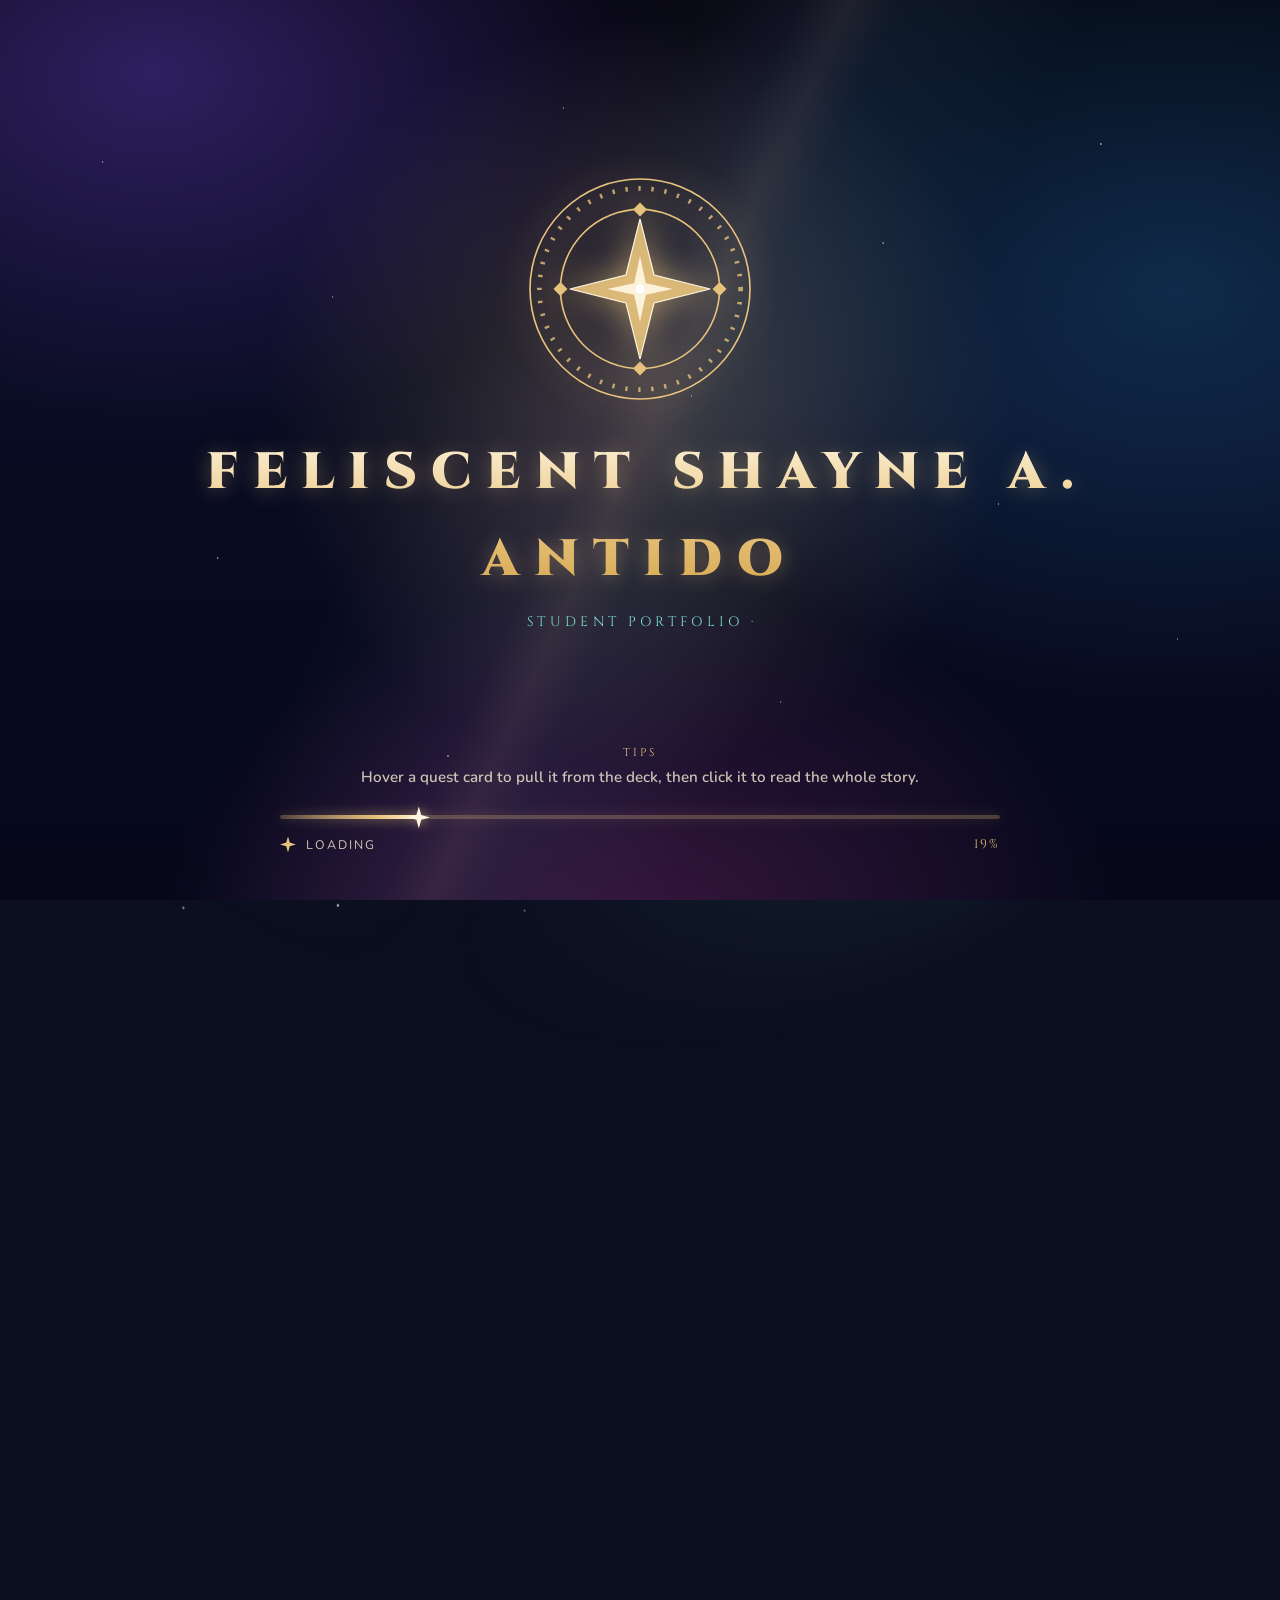
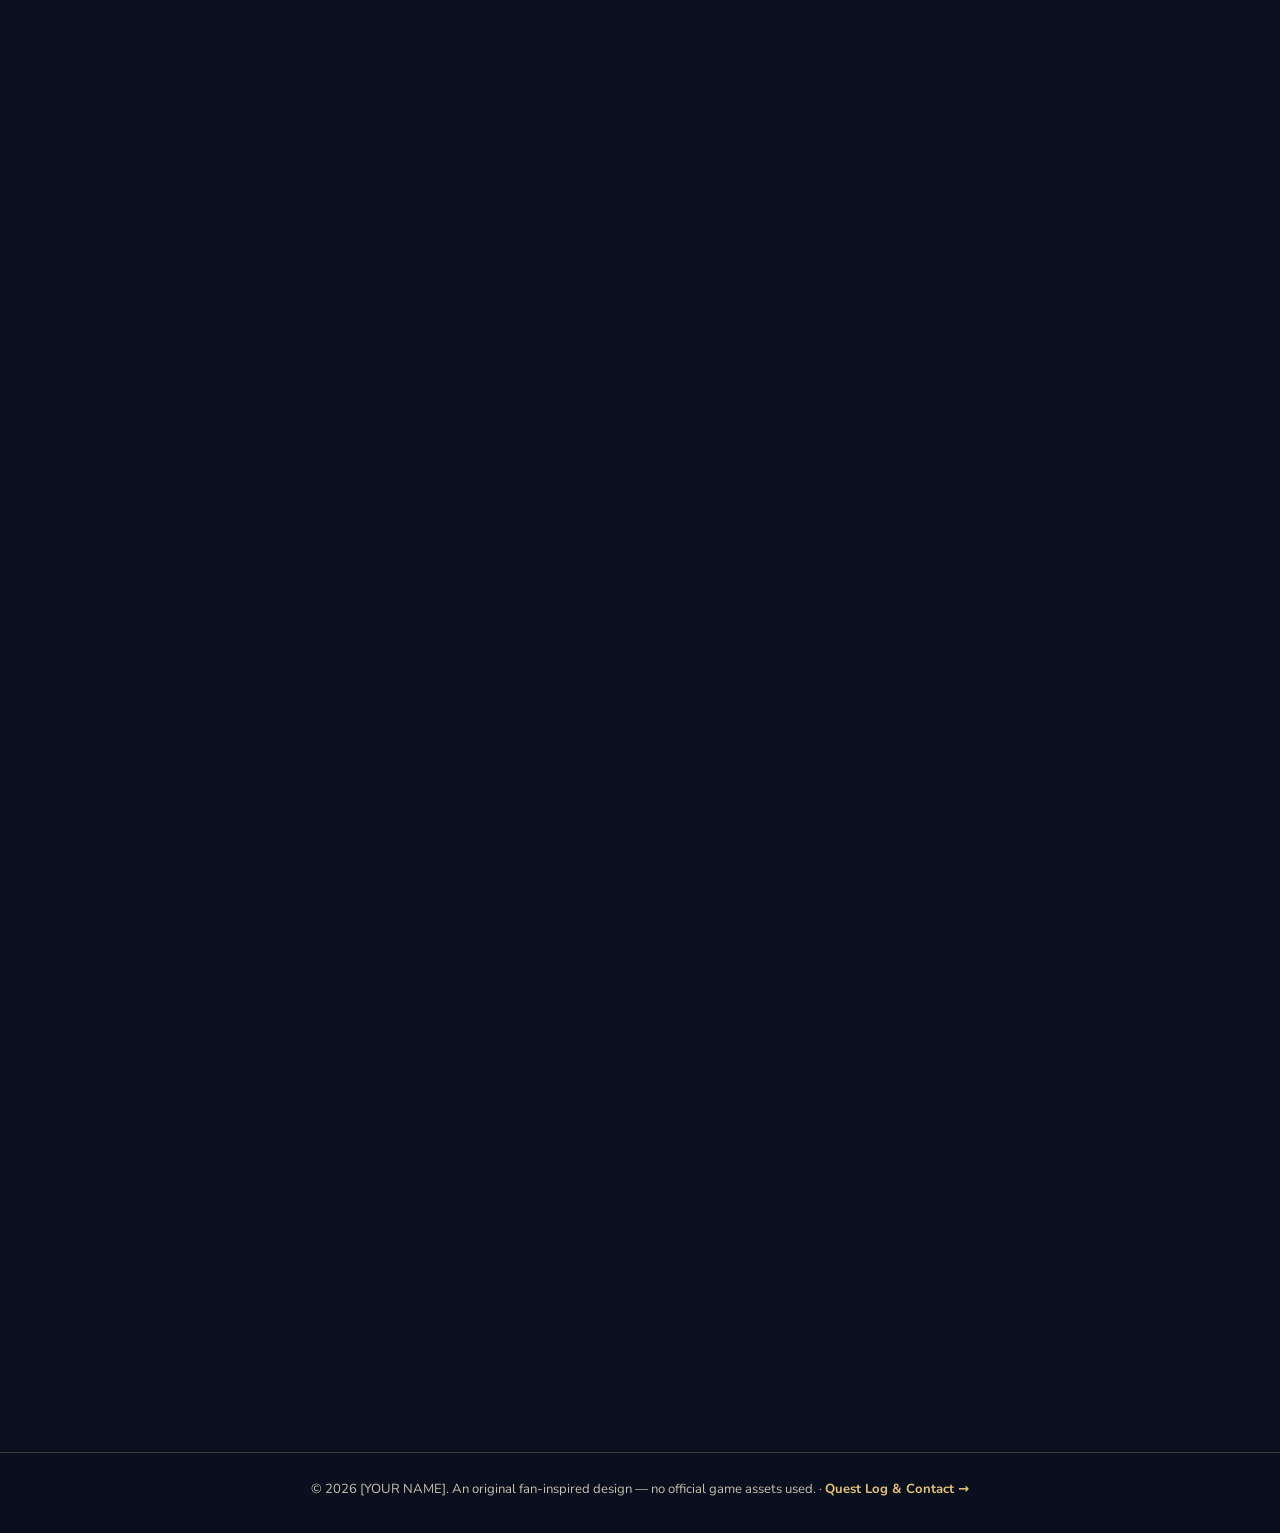
==== index.html @ 9c1f6ea7 "crashed out but ok" ====
<!DOCTYPE html>
<!--
  =====================================================================
  GENSHIN-INSPIRED PORTFOLIO  —  PAGE 1 of 2: index.html
  (Hero, About [namecard], Handbook [project index].  Page 2 = work.html has the Quest Log + Contact)
  =====================================================================
  QUICK EDIT GUIDE (full details in README.md)
  1. Search this file for "[" to find every placeholder in [BRACKETS].
  2. Colors / fonts live in style.css under ":root".
  3. Images: replace the placeholder box (photo) with an <img> tag.
  4. No inline <style> or <script> is used; everything is linked below.
  5. Résumé: put your PDF at files/resume.pdf (or change the 3 paths marked 📄 below).
  6. Handbook pages are generated from the <ol class="hb-source"> list (copy an <li> to add a project).
  =====================================================================
-->
<html lang="en" class="no-js">
<head>
  <meta charset="utf-8">
  <meta name="viewport" content="width=device-width, initial-scale=1">
  <title> FELISCENT SHAYNE A. ANTIDO — CSS Student Portfolio</title>
  <meta name="description" content="[One sentence about you: your course, school, and the clubs, events and projects you are part of.]">
  <meta name="theme-color" content="#0b0f1f">

  <link rel="preconnect" href="https://fonts.googleapis.com">
  <link rel="preconnect" href="https://fonts.gstatic.com" crossorigin>
  <link href="https://fonts.googleapis.com/css2?family=Cinzel:wght@500;700;900&family=Nunito:wght@400;600;700&display=swap" rel="stylesheet">

  <!-- keep this path in sync with where style.css really lives (e.g. css/style.css) -->
  <link rel="stylesheet" href="style.css">

  <!-- theme.js runs immediately (no defer) so the saved light/dark choice is applied before the page paints.
       IMPORTANT: include it ONLY ONCE. -->
  <script src="js/theme.js"></script>
  <script src="js/loader.js"></script>
  <script src="js/main.js" defer></script>
  <script src="js/meteors.js" defer></script>
  <script src="js/wind.js" defer></script>
  <script src="js/scenery.js" defer></script>
  <script src="js/cursor.js" defer></script>
  <script src="js/hero-tilt.js" defer></script>
  <script src="js/card3d.js" defer></script>
  <script src="js/particles.js" defer></script>
  <script src="js/scrollfx.js" defer></script>
  <script src="js/namecard.js" defer></script>
  <script src="js/handbook.js" defer></script>
  <script src="js/card-depth.js" defer></script>
  <script src="js/depth-bg.js" defer></script>
  <script src="js/audio.js" defer></script>
</head>

<body>
  <div id="loader" role="status" aria-live="polite" aria-label="Loading"
       data-tips="Every club you join is a new party member. Build a team that covers each other's weak spots.|Leveling up isn't only grades: events, volunteering and leadership all count as EXP.|Stuck on a project? Ask a teammate. Co-op is always stronger than solo.|Even travelers need to restore HP between exams. Rest is part of the quest.|Hover a quest card to pull it from the deck, then click it to read the whole story.|Use the sun / moon button in the menu to switch between day and night mode.">
    <div class="loader-bg" aria-hidden="true"></div>
    <div class="loader-center">
      <svg class="loader-emblem" viewBox="0 0 200 200" aria-hidden="true" focusable="false">
        <g class="em-ring--out"><circle cx="100" cy="100" r="94"/><circle class="em-ticks" cx="100" cy="100" r="86"/></g>
        <g class="em-ring--mid">
          <circle cx="100" cy="100" r="68"/>
          <path class="em-dia" d="M100 26 106 32 100 38 94 32Z"/><path class="em-dia" d="M100 162 106 168 100 174 94 168Z"/>
          <path class="em-dia" d="M26 100 32 94 38 100 32 106Z"/><path class="em-dia" d="M162 100 168 94 174 100 168 106Z"/>
        </g>
        <path class="em-star" d="M100 40 112 88 160 100 112 112 100 160 88 112 40 100 88 88Z"/>
        <path class="em-star em-star--small" d="M100 72 105 95 128 100 105 105 100 128 95 105 72 100 95 95Z"/>
        <circle class="em-core" cx="100" cy="100" r="4"/>
      </svg>
      <p class="loader-title">FELISCENT SHAYNE A. ANTIDO</p>
      <p class="loader-sub">Student Portfolio · <CSS-TCNHS></CSS-TCNHS></p>
    </div>
    <div class="loader-bottom">
      <p class="loader-tip"><span>Tips</span><b id="loader-tip"></b></p>
      <div class="loader-bar" aria-hidden="true"><i></i><b></b></div>
      <div class="loader-status">
        <span class="ls-left"><i class="loader-spin" aria-hidden="true"></i><span id="loader-text">Loading</span></span>
        <em id="loader-pct">0%</em>
      </div>
    </div>
  </div>
  <a class="skip-link" href="#about">Skip to content</a>

  <!-- ===== Ambient background layers (behind everything) ===== -->
  <div id="bg-base" aria-hidden="true"></div>
  <div id="bg-galaxy" aria-hidden="true"></div>
  <div id="bg-constellation" aria-hidden="true"></div>
  <div id="bg-clouds" aria-hidden="true"></div>
  <div id="bg-scenery" aria-hidden="true"></div>
  <canvas id="meteor-canvas" aria-hidden="true"></canvas>
  <canvas id="wind-canvas" aria-hidden="true"></canvas>
  <div id="bg-vignette" aria-hidden="true"></div>

  <!-- ===== NAVBAR ===== -->
  <header class="site-header" id="site-header">
    <div class="nav-inner">
      <a class="brand" href="#hero" aria-label="FELISCENT SHAYNE A. ANTIDO — back to top">
        <svg class="brand-star" viewBox="0 0 24 24" aria-hidden="true" focusable="false"><path d="M12 0 15 9 24 12 15 15 12 24 9 15 0 12 9 9Z"/></svg>
        <span>FELISCENT SHAYNE A. ANTIDO</span>
      </a>

      <nav id="nav-menu" class="nav-links" aria-label="Main">
        <a href="#hero" class="is-active">Home</a>
        <a href="#about">About</a>
        <a href="#handbook">Handbook</a>
        <a href="work.html#showcase">Quest Log</a>
        <a href="work.html#contact">Contact</a>
      </nav>

      <div class="nav-actions">
        <button class="theme-toggle audio-toggle" id="audio-toggle" type="button" aria-label="Play music" aria-pressed="false" title="Play music">
          <svg class="ic-off" viewBox="0 0 24 24" aria-hidden="true" focusable="false"><path d="M4 9.5h3.5L12 5.5v13l-4.5-4H4z"/><path d="M16 9.5l4.5 5M20.5 9.5l-4.5 5"/></svg>
          <svg class="ic-on" viewBox="0 0 24 24" aria-hidden="true" focusable="false"><path d="M4 9.5h3.5L12 5.5v13l-4.5-4H4z"/><path d="M15.5 9a4.2 4.2 0 0 1 0 6M18.3 6.6a8 8 0 0 1 0 10.8"/></svg>
        </button>
        <button class="theme-toggle" id="theme-toggle" type="button" aria-label="Switch to light mode" aria-pressed="false">
          <svg class="icon-sun" viewBox="0 0 24 24" aria-hidden="true" focusable="false"><circle cx="12" cy="12" r="4.2"/><path d="M12 2.5v2.6M12 18.9v2.6M2.5 12h2.6M18.9 12h2.6M5.3 5.3l1.8 1.8M16.9 16.9l1.8 1.8M5.3 18.7l1.8-1.8M16.9 7.1l1.8-1.8"/></svg>
          <svg class="icon-moon" viewBox="0 0 24 24" aria-hidden="true" focusable="false"><path d="M20 14.5A8.5 8.5 0 1 1 9.5 4a7 7 0 0 0 10.5 10.5Z"/></svg>
        </button>
        <button class="nav-toggle" id="nav-toggle" type="button" aria-expanded="false" aria-controls="nav-menu" aria-label="Open menu">
          <span></span><span></span><span></span>
        </button>
      </div>
    </div>
  </header>

  <main>
    <!-- =================== 1. HERO =================== -->
    <section class="hero" id="hero" aria-label="Introduction">
      <div class="hero-stage">
        <div class="hero-text" data-tilt>
          <p class="hero-eyebrow" data-depth="30" data-move="-4">✦ CSS STUDENT · 12th Grade ✦</p>

          <h1 class="hero-name" data-particles="26" data-particles-pad="30" data-particles-alpha="0.7">
            <span class="layer layer-shadow" aria-hidden="true" data-wave data-depth="-60" data-move="26">FELISCENT SHAYNE A. ANTIDO</span>
            <span class="layer layer-glow" aria-hidden="true" data-wave data-depth="-25" data-move="14">FELISCENT SHAYNE A. ANTIDO</span>
            <span class="layer layer-main" data-wave data-depth="40" data-move="-6">FELISCENT SHAYNE A. ANTIDO</span>
          </h1>

          <p class="hero-tagline" data-depth="55" data-move="-8">[Student leader, club member and curious adventurer, collecting experiences one activity at a time.]</p>

          <!-- 🔗 BUTTON LINKS: both go to page 2. -->
          <div class="hero-cta" data-depth="70" data-move="-10">
            <a class="btn btn--primary" href="work.html#showcase">Open My Quest Log</a>
            <a class="btn" href="work.html#contact">Join My Party</a>
          </div>
        </div>
      </div>
    </section>

    <div class="star-divider reveal" aria-hidden="true"><span></span><i></i><span></span></div>

    <!-- =================== 2. ABOUT  (Venti-inspired ID namecard: front = info, back = more) =================== -->
    <section class="section" id="about" aria-labelledby="about-title">
      <div class="container">
        <header class="section-head reveal">
          <p class="eyebrow">✦ About</p>
          <h2 id="about-title" data-split>The Student Behind the Activities</h2>
        </header>

        <!-- The card floats and leans in 3D by itself (CSS depthFloat + card-depth.js),
             so it sits in a plain stage: no extra tilt/float wrappers around it. -->
        <div class="nc-stage reveal" data-anim="zoom">

              <!-- THE CARD. namecard.js flips it. Do not rename the data-nc-* attributes. -->
              <div class="namecard" data-namecard>
                <div class="nc-inner">

                  <!-- ---------- FRONT: general info ---------- -->
                  <div class="nc-face nc-front" data-nc-front>
                    <!-- Original artwork (wind swirls, feathers, a lyre, dandelion fluff). Edit colors in the gradients if you like. -->
                    <svg class="nc-art" viewBox="0 0 920 470" preserveAspectRatio="xMidYMid slice" aria-hidden="true" focusable="false">
                      <defs>
                        <linearGradient id="ncSky" x1="0" y1="0" x2="1" y2="1">
                          <stop offset="0" stop-color="#1b5a74"/><stop offset=".5" stop-color="#47b4bd"/><stop offset="1" stop-color="#c4f2e2"/>
                        </linearGradient>
                        <radialGradient id="ncSun" cx=".82" cy=".18" r=".55">
                          <stop offset="0" stop-color="#fffbe6" stop-opacity=".95"/><stop offset="1" stop-color="#fffbe6" stop-opacity="0"/>
                        </radialGradient>
                        <g id="ncFeather">
                          <path d="M0 20 C25 -4 80 -6 118 10 C92 32 40 44 0 20Z" fill="#fff" fill-opacity=".72" stroke="#2f8fa3" stroke-opacity=".5" stroke-width="1.2"/>
                          <path d="M0 20 L112 12" fill="none" stroke="#2f8fa3" stroke-opacity=".6" stroke-width="1.4"/>
                        </g>
                        <g id="ncLyre" fill="none" stroke="#fff" stroke-linecap="round" stroke-width="2.6">
                          <path d="M-18 -26 C-32 -4 -22 22 0 32 C22 22 32 -4 18 -26"/>
                          <path d="M-22 -24 H22"/>
                          <path d="M-8 -24 V26 M0 -24 V32 M8 -24 V26" stroke-width="1.4"/>
                        </g>
                      </defs>
                      <rect width="920" height="470" fill="url(#ncSky)"/>
                      <rect width="920" height="470" fill="url(#ncSun)"/>
                      <g fill="none" stroke="#fff" stroke-linecap="round" opacity=".5">
                        <path d="M-20 390 C120 330 210 430 330 366 S520 300 650 352" stroke-width="3"/>
                        <path d="M280 70 C360 24 460 78 520 46 S650 8 720 52" stroke-width="2.4"/>
                        <path d="M740 130 c44 -44 108 -22 108 32 s-64 76 -112 32 s-10 -86 44 -86" stroke-width="3"/>
                        <path d="M30 120 c30 -30 74 -14 74 22 s-44 52 -76 22" stroke-width="2.4"/>
                      </g>
                      <g opacity=".34" transform="translate(745 285) scale(6.2)"><use href="#ncLyre"/></g>
                      <use href="#ncFeather" transform="translate(560 60) rotate(-18) scale(1.1)" opacity=".85"/>
                      <use href="#ncFeather" transform="translate(120 330) rotate(24) scale(.8)" opacity=".7"/>
                      <use href="#ncFeather" transform="translate(790 380) rotate(-34) scale(.9)" opacity=".75"/>
                      <g fill="#fff">
                        <circle cx="610" cy="210" r="3" opacity=".8"/><circle cx="632" cy="190" r="2" opacity=".7"/><circle cx="650" cy="228" r="2.4" opacity=".6"/>
                        <circle cx="70" cy="60" r="2.6" opacity=".8"/><circle cx="96" cy="86" r="1.8" opacity=".7"/><circle cx="860" cy="60" r="2.4" opacity=".8"/>
                        <path d="M880 250 886 264 900 270 886 276 880 290 874 276 860 270 874 264Z" opacity=".85"/>
                        <path d="M60 220 65 232 77 237 65 242 60 254 55 242 43 237 55 232Z" opacity=".8"/>
                      </g>
                      <path d="M0 470 V402 C150 352 300 432 460 392 S780 352 920 402 V470Z" fill="#1d6f7f" fill-opacity=".4"/>
                    </svg>
                    <span class="nc-frame" aria-hidden="true"></span>

                    <div class="nc-content">
                      <figure class="nc-portrait">
                        <!-- PHOTO: replace the <div> below with:
                             <img src="images/photo.jpg" alt="Portrait of [YOUR NAME]" width="640" height="800"> -->
                        <div class="nc-photo-ph" role="img" aria-label="[Portrait of YOUR NAME — replace this placeholder]">
                          <span>[YOUR PHOTO]</span>
                        </div>
                        <figcaption>✦ [Your Title or Nickname] ✦</figcaption>
                      </figure>

                      <div class="nc-info">
                        <p class="nc-kicker">✦ Student ID · Adventurer's Card</p>
                        <p class="nc-name">[YOUR NAME]</p>
                        <p class="nc-title">[YOUR COURSE] Student · [YEAR LEVEL]</p>

                        <dl class="nc-fields">
                          <div><dt>School</dt><dd>[YOUR SCHOOL]</dd></div>
                          <div><dt>Student ID</dt><dd>[00-0000-000]</dd></div>
                          <div><dt>Birthday</dt><dd>[Month Day]</dd></div>
                          <div><dt>Hometown</dt><dd>[Your City]</dd></div>
                        </dl>

                        <p class="nc-lead">[One warm line: who you are as a student and what you love getting involved in.]</p>

                        <div class="nc-foot">
                          <ul class="nc-stats">
                            <li><strong data-count="6" data-suffix="">0</strong><span>[Organizations Joined]</span></li>
                            <li><strong data-count="40" data-suffix="+">0</strong><span>[Events &amp; Activities]</span></li>
                            <li><strong data-count="8" data-suffix="+">0</strong><span>[Awards &amp; Certificates]</span></li>
                          </ul>
                          <button class="nc-flip" type="button" data-nc-flip aria-pressed="false" aria-label="Flip the card to see more about me">Flip card <span aria-hidden="true">↻</span></button>
                        </div>
                      </div>
                    </div>
                  </div>

                  <!-- ---------- BACK: hobbies, favorites, résumé ---------- -->
                  <div class="nc-face nc-back" data-nc-back inert aria-hidden="true">
                    <span class="nc-frame nc-frame--back" aria-hidden="true"></span>
                    <header class="nc-back-head">
                      <div>
                        <p class="nc-kicker">✦ Adventurer's Record</p>
                        <p class="nc-name nc-name--sm">[YOUR NAME]</p>
                      </div>
                      <button class="nc-flip" type="button" data-nc-flip aria-pressed="false" aria-label="Flip the card back to the front">↻ Flip back</button>
                    </header>

                    <div class="nc-tabs" role="tablist" aria-label="Sections of the card">
                      <button type="button" role="tab" id="nc-tab-hobbies" aria-controls="nc-panel-hobbies" aria-selected="true">Hobbies</button>
                      <button type="button" role="tab" id="nc-tab-favorites" aria-controls="nc-panel-favorites" aria-selected="false" tabindex="-1">Favorites</button>
                      <button type="button" role="tab" id="nc-tab-resume" aria-controls="nc-panel-resume" aria-selected="false" tabindex="-1">Résumé</button>
                    </div>

                    <div class="nc-panels">
                      <!-- HOBBIES: what you love doing when you are off the clock -->
                      <section id="nc-panel-hobbies" role="tabpanel" aria-labelledby="nc-tab-hobbies" tabindex="0">
                        <p>[One friendly line about what you do to relax and recharge between classes and activities.]</p>
                        <ul class="nc-hobbies">
                          <li><span class="ic" aria-hidden="true">🎮</span><div><b>[Hobby 1]</b><span>[A short line about it.]</span></div></li>
                          <li><span class="ic" aria-hidden="true">🎵</span><div><b>[Hobby 2]</b><span>[A short line about it.]</span></div></li>
                          <li><span class="ic" aria-hidden="true">📚</span><div><b>[Hobby 3]</b><span>[A short line about it.]</span></div></li>
                          <li><span class="ic" aria-hidden="true">🍳</span><div><b>[Hobby 4]</b><span>[A short line about it.]</span></div></li>
                          <li><span class="ic" aria-hidden="true">🏃</span><div><b>[Hobby 5]</b><span>[A short line about it.]</span></div></li>
                          <li><span class="ic" aria-hidden="true">🎨</span><div><b>[Hobby 6]</b><span>[A short line about it.]</span></div></li>
                        </ul>
                      </section>

                      <!-- FAVORITES -->
                      <section id="nc-panel-favorites" role="tabpanel" aria-labelledby="nc-tab-favorites" tabindex="0" hidden>
                        <dl class="nc-fav">
                          <div><dt>Favorite food</dt><dd>[Your favorite food]</dd></div>
                          <div><dt>Favorite music</dt><dd>[Artist, song or genre]</dd></div>
                          <div><dt>Favorite game</dt><dd>[Your favorite game]</dd></div>
                          <div><dt>Favorite show / book</dt><dd>[Title]</dd></div>
                          <div><dt>Favorite place</dt><dd>[A place you love]</dd></div>
                          <div><dt>Favorite quote</dt><dd>[A line you live by]</dd></div>
                        </dl>
                      </section>

                      <!-- RÉSUMÉ -->
                      <section id="nc-panel-resume" role="tabpanel" aria-labelledby="nc-tab-resume" tabindex="0" hidden>
                        <p>[One line about your résumé / CV: what it covers and when it was last updated.]</p>
                        <div class="nc-resume-actions">
                          <button class="btn btn--primary" type="button" data-resume-open>View résumé</button>
                          <!-- 📄 DOWNLOAD LINK: put your PDF at files/resume.pdf (or change the href) -->
                          <a class="btn" href="files/resume.pdf" download>Download PDF ↓</a>
                        </div>
                      </section>
                    </div>
                  </div>

                </div>
              </div>
        </div>
        <p class="nc-hint reveal">Click the card or press “Flip card” to see the other side ✦</p>
      </div>
    </section>

    <!-- Résumé viewer (opened from the back of the card). Lives outside the card so the 3D tilt can't affect it. -->
    <div class="resume-modal" id="resume-modal" role="dialog" aria-modal="true" aria-labelledby="resume-title" aria-hidden="true">
      <div class="rm-panel">
        <div class="rm-bar">
          <h3 id="resume-title">Résumé — [YOUR NAME]</h3>
          <div class="rm-actions">
            <!-- 📄 DOWNLOAD LINK (same file as above) -->
            <a class="btn btn--small" href="files/resume.pdf" download>Download ↓</a>
            <button class="rm-x" type="button" aria-label="Close résumé">✕</button>
          </div>
        </div>
        <!-- 📄 VIEWER FILE: data-src is loaded the first time the viewer opens -->
        <iframe title="Résumé (PDF)" data-src="files/resume.pdf"></iframe>
        <p class="rm-note">Can't see the preview? <a href="files/resume.pdf" target="_blank" rel="noopener">Open the résumé in a new tab</a>.</p>
      </div>
    </div>

    <div class="star-divider reveal" aria-hidden="true"><span></span><i></i><span></span></div>

    <!-- =================== 3. HANDBOOK (Table of Contents / Project Index) =================== -->
    <section class="section" id="handbook" aria-labelledby="handbook-title">
      <div class="container">
        <header class="section-head reveal">
          <p class="eyebrow">✦ Handbook</p>
          <h2 id="handbook-title" data-split>The Adventurer's Handbook</h2>
        </header>
        <p class="hb-lead reveal">[One line on how to use it: open the book, pick a chapter from the contents, or filter by category to find a project fast.]</p>

        <div class="hb-stage reveal" data-anim="zoom" data-handbook>
          <!-- Quick filters + order -->
          <div class="hb-toolbar">
            <div class="hb-filters" role="group" aria-label="Filter projects by category">
              <button type="button" class="hb-chip-btn is-active" data-hb-filter="all" aria-pressed="true">All</button>
              <button type="button" class="hb-chip-btn" data-hb-filter="design" aria-pressed="false">◈ Design</button>
              <button type="button" class="hb-chip-btn" data-hb-filter="research" aria-pressed="false">⚗ Research</button>
              <button type="button" class="hb-chip-btn" data-hb-filter="leadership" aria-pressed="false">♛ Leadership</button>
            </div>
            <label class="hb-sort"><span>Order</span>
              <select data-hb-sort>
                <option value="new">Newest first</option>
                <option value="old">Oldest first</option>
                <option value="cat">By category</option>
              </select>
            </label>
          </div>

          <!-- The book. handbook.js fills the two pages and turns them. -->
          <div class="hb-book-wrap">
            <div class="hb-book" tabindex="0" role="group" aria-roledescription="book"
                 aria-label="Adventurer's Handbook. Use the left and right arrow keys to turn pages.">
              <div class="hb-slot hb-left"></div>
              <div class="hb-slot hb-right"></div>
            </div>
          </div>

          <div class="hb-controls">
            <button class="arrow-btn" type="button" data-hb-prev aria-label="Previous page">
              <svg viewBox="0 0 24 24" aria-hidden="true" focusable="false"><path d="M15 4 7 12l8 8"/></svg>
            </button>
            <p class="hb-status" data-hb-status aria-live="polite">Cover</p>
            <button class="arrow-btn" type="button" data-hb-next aria-label="Next page">
              <svg viewBox="0 0 24 24" aria-hidden="true" focusable="false"><path d="m9 4 8 8-8 8"/></svg>
            </button>
            <button class="btn btn--small" type="button" data-hb-toggle>Open the handbook</button>
          </div>

          <!-- ============ PROJECT LIST (the handbook is built from this) ============
               Copy an <li> to add a project. Categories: design | research | leadership.
               Research shows 2 projects only.
               data-date (YYYY-MM), data-stars (1-5) and data-tags (comma separated).
               IMAGE: replace the text in .hb-src-thumb with <img src="images/project-1.jpg" alt="[Describe the image]">
               🔗 YOUR LINK: change the href of each link. -->
          <ol class="hb-source" aria-label="Project index">
            <li data-cat="design" data-date="2024-08" data-stars="4" data-tags="[tag], [tag]">
              <h3>[Project Title 1: a poster, brand or interface]</h3>
              <p class="hb-role">[Your role] · [Client or event]</p>
              <p class="hb-sum">[The brief, your design idea, and how it was used.]</p>
              <div class="hb-src-thumb">[PROJECT IMAGE 1]</div>
              <a href="https://example.com/[project-1]" target="_blank" rel="noopener">Open project</a>
            </li>
            <li data-cat="research" data-date="2024-11" data-stars="4" data-tags="[tag], [tag]">
              <h3>[Project Title 2: a research paper or study]</h3>
              <p class="hb-role">[Your role] · [Adviser or lab]</p>
              <p class="hb-sum">[The question you studied, your method, and the finding.]</p>
              <div class="hb-src-thumb">[PROJECT IMAGE 2]</div>
              <a href="https://example.com/[project-2]" target="_blank" rel="noopener">Open project</a>
            </li>
            <li data-cat="research" data-date="2025-01" data-stars="5" data-tags="[tag], [tag]">
              <h3>[Project Title 3: a thesis or experiment]</h3>
              <p class="hb-role">[Your role] · [Adviser or lab]</p>
              <p class="hb-sum">[What you set out to prove, how you tested it, and what you found.]</p>
              <div class="hb-src-thumb">[PROJECT IMAGE 3]</div>
              <a href="https://example.com/[project-3]" target="_blank" rel="noopener">Open project</a>
            </li>
            <li data-cat="leadership" data-date="2025-05" data-stars="5" data-tags="[tag], [tag]">
              <h3>[Project Title 4: an event or organization you led]</h3>
              <p class="hb-role">[Your position] · [Organization]</p>
              <p class="hb-sum">[What you led, how many people were involved, and what it achieved.]</p>
              <div class="hb-src-thumb">[PROJECT IMAGE 4]</div>
              <a href="https://example.com/[project-4]" target="_blank" rel="noopener">Open project</a>
            </li>
          </ol>
        </div>
      </div>
    </section>
  </main>

  <footer class="site-footer">
    <p>© <span id="year">2026</span> [YOUR NAME]. An original fan-inspired design — no official game assets used. · <a href="work.html">Quest Log &amp; Contact →</a></p>
  </footer>
</body>
</html>
---- style.css ----
/* =====================================================================
   style.css — Genshin-inspired portfolio
   Dark mode  = deep space / galaxy
   Light mode = Mondstadt sky, hills and passing winds
   =====================================================================
   TABLE OF CONTENTS
   1. Design tokens (colors, fonts, BOTH themes)  <-- EDIT COLORS HERE
   2. Reset, base, text levitate + glow
   3. Background layers (galaxy, clouds, hills, canvases, vignette)
   4. Shared components (panel, galaxy buttons, dividers, 3D scenes)
   5. Navbar + theme toggle
   6. Hero (3D text layers)
   7. About (3D floating photo + stats)
   8. Skills
   9. Showcase carousel
  10. Contact (3D card) + passing-by marquee
  11. Custom cursor
  12. Footer
  13. Responsive breakpoints
  14. Reduced motion
   ===================================================================== */

/* ---------- 1. DESIGN TOKENS ---------- */
:root {
  color-scheme: dark;

  /* Palette (dark theme = default) */
  --navy-900: #0b0f1f;
  --navy-800: #151a33;
  --gold: #e7c27d;
  --gold-deep: #d4a64a;
  --teal: #7fe0d0;       /* Anemo accent */
  --violet: #a98bff;     /* Electro glow */

  /* Same colors as "r,g,b" so we can add transparency: rgba(var(--gold-rgb), .4) */
  --gold-rgb: 231, 194, 125;
  --teal-rgb: 127, 224, 208;
  --violet-rgb: 169, 139, 255;
  --ink-rgb: 11, 15, 31;
  --shadow-rgb: 0, 0, 0;

  /* Text */
  --text: #f3e9d2;
  --text-soft: rgba(243, 233, 210, 0.82);
  --heading: #f3e9d2;
  --text-glow: rgba(231, 194, 125, 0.6);
  --sel-text: #ffffff;

  /* Surfaces */
  --glass: rgba(21, 26, 51, 0.62);
  --glass-strong: rgba(11, 15, 31, 0.78);
  --hairline: rgba(231, 194, 125, 0.45);
  --nav-bg: rgba(11, 15, 31, 0.35);
  --nav-bg-scrolled: rgba(11, 15, 31, 0.8);
  --menu-bg: rgba(11, 15, 31, 0.95);
  --btn-bg: rgba(21, 26, 51, 0.55);
  --round-btn-bg: rgba(21, 26, 51, 0.6);
  --thumb-base: #151a33;
  --footer-bg: rgba(11, 15, 31, 0.6);

  /* Hero name gradient */
  --name-grad: linear-gradient(180deg, #fff6df 0%, #e7c27d 55%, #d4a64a 100%);
  --name-glow: #7fe0d0;

  /* Page background (dark = deep space with nebulae) */
  --bg-base:
    radial-gradient(900px 600px at 12% 8%, rgba(88, 56, 176, 0.5), transparent 60%),
    radial-gradient(1000px 700px at 92% 32%, rgba(28, 96, 150, 0.38), transparent 60%),
    radial-gradient(800px 600px at 50% 105%, rgba(160, 54, 140, 0.32), transparent 60%),
    linear-gradient(115deg, transparent 36%, rgba(180, 160, 255, 0.07) 47%, rgba(255, 230, 255, 0.11) 50%, rgba(140, 200, 255, 0.07) 53%, transparent 64%),
    linear-gradient(180deg, #04050d 0%, #090c22 45%, #06081a 100%);
  --vignette: radial-gradient(ellipse at center, transparent 50%, rgba(2, 3, 10, 0.8) 100%);

  /* Fonts */
  --font-display: 'Cinzel', 'Marcellus', Georgia, serif;
  --font-body: 'Nunito', 'Poppins', system-ui, -apple-system, 'Segoe UI', sans-serif;

  /* Layout */
  --nav-h: 68px;
  --maxw: 1180px;
  --pad-x: clamp(1rem, 4vw, 2.5rem);

  /* Shapes */
  --star-clip: polygon(50% 0%, 61% 39%, 100% 50%, 61% 61%, 50% 100%, 39% 61%, 0% 50%, 39% 39%);
  --corner: url("data:image/svg+xml,%3Csvg xmlns='http://www.w3.org/2000/svg' width='12' height='12' viewBox='0 0 12 12'%3E%3Cpath d='M6 0L12 6L6 12L0 6Z' fill='%23e7c27d'/%3E%3C/svg%3E");

  /* The "galaxy" painted inside buttons on hover (same in both themes) */
  --galaxy:
    radial-gradient(2px 2px at 14% 26%, #fff 40%, transparent 60%),
    radial-gradient(1.5px 1.5px at 34% 72%, #fff 40%, transparent 60%),
    radial-gradient(2px 2px at 58% 30%, #cfeeff 40%, transparent 60%),
    radial-gradient(1.5px 1.5px at 76% 64%, #fff 40%, transparent 60%),
    radial-gradient(2px 2px at 88% 22%, #ffe3fb 40%, transparent 60%),
    radial-gradient(1.5px 1.5px at 46% 50%, #fff 40%, transparent 60%),
    conic-gradient(from 20deg at 50% 50%, #1b1450, #5b3fd0 18%, #1f6f8f 36%, #0e1236 52%, #b04fb0 70%, #3a2a8f 86%, #1b1450);
}

/* Light theme = Mondstadt */
:root[data-theme="light"] {
  color-scheme: light;

  --gold: #b9892c;
  --gold-deep: #9a7020;
  --teal: #138f82;
  --violet: #6f52e6;

  --gold-rgb: 185, 137, 44;
  --teal-rgb: 19, 143, 130;
  --violet-rgb: 111, 82, 230;
  --ink-rgb: 255, 255, 255;
  --shadow-rgb: 40, 80, 110;

  --text: #1f2d4d;
  --text-soft: rgba(31, 45, 77, 0.86);
  --heading: #14234a;
  --text-glow: rgba(19, 143, 130, 0.55);
  --sel-text: #14234a;

  --glass: rgba(255, 255, 255, 0.55);
  --glass-strong: rgba(255, 255, 255, 0.82);
  --hairline: rgba(185, 137, 44, 0.6);
  --nav-bg: rgba(255, 255, 255, 0.4);
  --nav-bg-scrolled: rgba(255, 255, 255, 0.8);
  --menu-bg: rgba(238, 250, 255, 0.97);
  --btn-bg: rgba(255, 255, 255, 0.55);
  --round-btn-bg: rgba(255, 255, 255, 0.65);
  --thumb-base: #dff3ff;
  --footer-bg: rgba(255, 255, 255, 0.55);

  --name-grad: linear-gradient(180deg, #e2b24a 0%, #b9892c 50%, #7d5714 100%);
  --name-glow: #ffffff;

  --bg-base:
    radial-gradient(800px 380px at 18% 12%, rgba(255, 255, 255, 0.95), transparent 70%),
    radial-gradient(900px 460px at 82% 4%, rgba(255, 255, 255, 0.65), transparent 70%),
    linear-gradient(180deg, #68c1f4 0%, #9edcfb 38%, #d3f0ff 72%, #eaf9f0 100%);
  --vignette: radial-gradient(ellipse at center, transparent 60%, rgba(255, 255, 255, 0.3) 100%);
}

/* ---------- 2. RESET, BASE, TEXT LEVITATE + GLOW ---------- */
*, *::before, *::after { box-sizing: border-box; }

html {
  scroll-behavior: smooth;
  -webkit-text-size-adjust: 100%;
  background: var(--navy-900);
}

body {
  margin: 0;
  font-family: var(--font-body);
  font-size: clamp(1rem, 0.95rem + 0.25vw, 1.1rem);
  line-height: 1.7;
  color: var(--text);
  background: transparent;
  overflow-x: hidden;
}
body.no-scroll { overflow: hidden; }

main { position: relative; z-index: 1; }

img, svg { max-width: 100%; }
ul { margin: 0; padding: 0; list-style: none; }
h1, h2, h3, p { margin: 0; }
a { color: var(--gold); text-decoration: none; }

:focus-visible {
  outline: 2px solid var(--teal);
  outline-offset: 3px;
  border-radius: 2px;
}

.skip-link {
  position: fixed; top: -100px; left: 1rem; z-index: 200;
  padding: .6rem 1rem; background: var(--gold); color: #0b0f1f;
  font-weight: 700; border-radius: 4px;
}
.skip-link:focus { top: 1rem; }

/* Highlighting (selecting) text makes it glow gently */
::selection {
  background: rgba(var(--gold-rgb), 0.35);
  color: var(--sel-text);
  text-shadow: 0 0 10px var(--text-glow);
}

/* Hovering text: it levitates a few pixels and glows softly.
   (Uses the separate "translate" property so it never fights the 3D effects.) */
/* (The hover lift uses "top" so it can combine with the always-on float animation, which uses "translate".) */
:is(h2, h3, p, .eyebrow, .stat strong, .stat span, .brand span, .hero-name) {
  position: relative; top: 0;
  transition: top .45s cubic-bezier(.2, .8, .2, 1), text-shadow .45s ease;
}
:is(h2, h3, p, .eyebrow, .stat strong, .stat span, .brand span):hover {
  top: -4px;
  text-shadow: 0 0 14px var(--text-glow), 0 0 30px rgba(var(--gold-rgb), 0.25);
}
.hero-name:hover { top: -6px; }
.hero-name .layer-main { transition: filter .45s ease; }
.hero-name:hover .layer-main { filter: drop-shadow(0 0 16px rgba(var(--gold-rgb), 0.6)); }

/* ---------- 3. BACKGROUND LAYERS ---------- */
#bg-base, #bg-galaxy, #bg-constellation, #bg-clouds, #bg-scenery,
#bg-vignette, #meteor-canvas, #wind-canvas {
  position: fixed; pointer-events: none;
}
#bg-base { inset: 0; z-index: -8; background: var(--bg-base); }

/* DARK: slowly turning galaxy */
#bg-galaxy {
  z-index: -7;
  left: 50%; top: 40%;
  width: 125vmax; height: 125vmax;
  margin: -62.5vmax 0 0 -62.5vmax;
  border-radius: 50%;
  background:
    radial-gradient(circle, rgba(255, 240, 220, 0.4) 0, rgba(255, 200, 150, 0.12) 4%, transparent 14%),
    conic-gradient(from 0deg,
      transparent 0deg, rgba(var(--violet-rgb), 0.3) 40deg, transparent 90deg,
      rgba(var(--teal-rgb), 0.22) 150deg, transparent 200deg,
      rgba(235, 110, 190, 0.28) 250deg, transparent 310deg,
      rgba(var(--violet-rgb), 0.22) 340deg, transparent 360deg);
  -webkit-mask-image: radial-gradient(circle, #000 0, rgba(0, 0, 0, 0.8) 25%, transparent 62%);
  mask-image: radial-gradient(circle, #000 0, rgba(0, 0, 0, 0.8) 25%, transparent 62%);
  animation: galaxy-rotate 280s linear infinite;
}
@keyframes galaxy-rotate { to { transform: rotate(360deg); } }

#bg-constellation {
  inset: 0; z-index: -6; opacity: 0.4;
  background-image: url("data:image/svg+xml,%3Csvg xmlns='http://www.w3.org/2000/svg' width='520' height='420' viewBox='0 0 520 420'%3E%3Cg fill='none' stroke='rgb(231,194,125)' stroke-opacity='0.22' stroke-width='1'%3E%3Cpolyline points='40,60 120,110 210,70 300,140 380,90'/%3E%3Cpolyline points='300,140 340,230 430,260 480,200'/%3E%3Cpolyline points='60,300 140,250 220,330 310,310'/%3E%3C/g%3E%3Cg fill='rgb(243,233,210)' fill-opacity='0.55'%3E%3Ccircle cx='40' cy='60' r='2'/%3E%3Ccircle cx='120' cy='110' r='2.5'/%3E%3Ccircle cx='210' cy='70' r='2'/%3E%3Ccircle cx='300' cy='140' r='3'/%3E%3Ccircle cx='380' cy='90' r='2'/%3E%3Ccircle cx='340' cy='230' r='2'/%3E%3Ccircle cx='430' cy='260' r='2.5'/%3E%3Ccircle cx='480' cy='200' r='2'/%3E%3Ccircle cx='60' cy='300' r='2'/%3E%3Ccircle cx='140' cy='250' r='2.5'/%3E%3Ccircle cx='220' cy='330' r='2'/%3E%3Ccircle cx='310' cy='310' r='2'/%3E%3C/g%3E%3C/svg%3E");
  background-size: 520px 420px;
}

/* LIGHT: drifting clouds (the element is 2 screens wide and slides half its width = seamless loop) */
#bg-clouds {
  top: 0; left: 0; height: 60vh; width: 200vw; z-index: -6;
  background:
    radial-gradient(ellipse 200px 60px at 10% 22%, rgba(255, 255, 255, 0.9), transparent 70%),
    radial-gradient(ellipse 280px 80px at 34% 12%, rgba(255, 255, 255, 0.8), transparent 70%),
    radial-gradient(ellipse 240px 70px at 58% 30%, rgba(255, 255, 255, 0.85), transparent 70%),
    radial-gradient(ellipse 320px 90px at 84% 16%, rgba(255, 255, 255, 0.8), transparent 70%);
  background-size: 100vw 100%;
  background-repeat: repeat-x;
  animation: clouds-drift 240s linear infinite;
}
@keyframes clouds-drift { to { transform: translateX(-100vw); } }

/* LIGHT: rolling green hills + windmill (original illustration, drawn in SVG) */
#bg-scenery {
  left: 0; right: 0; bottom: 0; height: min(44vh, 440px); z-index: -5; overflow: hidden;
}

#meteor-canvas, #wind-canvas { inset: 0; width: 100%; height: 100%; z-index: -4; }
#bg-vignette { inset: 0; z-index: -3; background: var(--vignette); }

/* Cross-fade between the two worlds */
#bg-galaxy, #bg-constellation, #meteor-canvas { opacity: 1; transition: opacity .8s ease; }
#bg-constellation { opacity: 0.4; }
#bg-clouds, #bg-scenery, #wind-canvas { opacity: 0; transition: opacity .8s ease; }
:root[data-theme="light"] #bg-galaxy,
:root[data-theme="light"] #bg-constellation,
:root[data-theme="light"] #meteor-canvas { opacity: 0; }
:root[data-theme="light"] #bg-clouds,
:root[data-theme="light"] #bg-scenery,
:root[data-theme="light"] #wind-canvas { opacity: 1; }

/* ---------- 4. SHARED COMPONENTS ---------- */
.container { max-width: var(--maxw); margin-inline: auto; }

.section {
  position: relative;
  padding: clamp(3.5rem, 9vw, 6.5rem) var(--pad-x);
  scroll-margin-top: var(--nav-h);
}
.section--first { padding-top: calc(var(--nav-h) + clamp(2rem, 6vw, 4rem)); }
.section--wide { padding-inline: 0; }
.section--wide > .container { padding-inline: var(--pad-x); }

.eyebrow {
  font-family: var(--font-display);
  letter-spacing: .3em;
  text-transform: uppercase;
  font-size: .78rem;
  color: var(--teal);
  margin-bottom: .6rem;
}

h2 {
  font-family: var(--font-display);
  font-weight: 700;
  font-size: clamp(1.8rem, 1.2rem + 3vw, 3.1rem);
  line-height: 1.15;
  letter-spacing: .03em;
  color: var(--heading);
}
h3 {
  font-family: var(--font-display);
  font-weight: 700;
  font-size: 1.15rem;
  letter-spacing: .05em;
  color: var(--gold);
}

.section-head { margin-bottom: clamp(2rem, 5vw, 3.2rem); }
.section-head--row {
  display: flex; flex-wrap: wrap; align-items: flex-end;
  justify-content: space-between; gap: 1.2rem;
}

/* Glassmorphism panel with gold hairline + diamond corners */
.panel {
  position: relative;
  background: var(--glass);
  -webkit-backdrop-filter: blur(14px) saturate(120%);
  backdrop-filter: blur(14px) saturate(120%);
  border: 1px solid var(--hairline);
  border-radius: 6px;
  box-shadow:
    0 10px 40px rgba(var(--shadow-rgb), 0.35),
    inset 0 0 0 4px rgba(var(--ink-rgb), 0.35),
    inset 0 0 0 5px rgba(var(--gold-rgb), 0.18);
  transition: box-shadow .35s ease, border-color .35s ease, transform .35s ease;
}
.panel::before {
  content: "";
  position: absolute; inset: -6px;
  pointer-events: none;
  background:
    var(--corner) top left / 12px 12px no-repeat,
    var(--corner) top right / 12px 12px no-repeat,
    var(--corner) bottom left / 12px 12px no-repeat,
    var(--corner) bottom right / 12px 12px no-repeat;
}
.panel:hover {
  border-color: var(--gold);
  box-shadow:
    0 10px 40px rgba(var(--shadow-rgb), 0.35),
    0 0 28px rgba(var(--gold-rgb), 0.3),
    inset 0 0 0 4px rgba(var(--ink-rgb), 0.35),
    inset 0 0 0 5px rgba(var(--gold-rgb), 0.3);
}

/* ----- BUTTONS: galaxy shine on hover -----
   Every button shares this block: .btn, round arrows, contact links, theme toggle, hamburger. */
.btn, .arrow-btn, .contact-links a, .theme-toggle, .nav-toggle {
  position: relative;
  isolation: isolate;
  overflow: hidden;
  -webkit-tap-highlight-color: transparent;
  transition: box-shadow .35s ease, color .3s ease, border-color .3s ease, transform .2s ease;
}
/* the swirling galaxy (a big square that slowly spins behind the label) */
.btn::before, .arrow-btn::before, .contact-links a::before, .theme-toggle::before, .nav-toggle::before {
  content: "";
  position: absolute; z-index: -1;
  left: 50%; top: 50%;
  width: 260%; aspect-ratio: 1;
  margin: -130% 0 0 -130%;
  background: var(--galaxy);
  opacity: 0;
  transition: opacity .4s ease;
  animation: galaxy-spin 10s linear infinite;
}
/* a diagonal shine that sweeps across */
.btn::after, .arrow-btn::after, .contact-links a::after, .theme-toggle::after, .nav-toggle::after {
  content: "";
  position: absolute; z-index: 1; top: 0; bottom: 0; left: 0; width: 45%;
  pointer-events: none;
  background: linear-gradient(100deg, transparent, rgba(255, 255, 255, 0.55), transparent);
  transform: translateX(-170%) skewX(-22deg);
}
@keyframes galaxy-spin { to { transform: rotate(360deg); } }

.btn:hover::before, .btn:focus-visible::before,
.arrow-btn:hover::before, .arrow-btn:focus-visible::before,
.contact-links a:hover::before, .contact-links a:focus-visible::before,
.theme-toggle:hover::before, .theme-toggle:focus-visible::before,
.nav-toggle:hover::before, .nav-toggle:focus-visible::before { opacity: 1; }

.btn:hover::after, .arrow-btn:hover::after, .contact-links a:hover::after,
.theme-toggle:hover::after, .nav-toggle:hover::after {
  transform: translateX(330%) skewX(-22deg);
  transition: transform .9s ease;
}

.btn:hover, .btn:focus-visible,
.arrow-btn:hover, .contact-links a:hover, .theme-toggle:hover, .nav-toggle:hover {
  box-shadow: 0 0 22px rgba(var(--violet-rgb), 0.65), 0 0 46px rgba(var(--teal-rgb), 0.35);
  border-color: #cdbcff;
}
.btn:active, .arrow-btn:active, .contact-links a:active, .theme-toggle:active { transform: scale(.96); }

.btn {
  display: inline-flex; align-items: center; justify-content: center; gap: .5rem;
  padding: .85rem 1.9rem;
  font-family: var(--font-display);
  font-weight: 700; font-size: .85rem;
  letter-spacing: .14em; text-transform: uppercase;
  color: var(--heading);
  background: var(--btn-bg);
  border: 1px solid var(--gold);
  border-radius: 2px;
  cursor: pointer;
}
.btn:hover, .btn:focus-visible { color: #fff; }
.btn--primary { color: #0b0f1f; background: linear-gradient(135deg, #f0cf8c, #d4a64a); }
.btn--primary:hover, .btn--primary:focus-visible { color: #fff; }
.btn--small { padding: .55rem 1.1rem; font-size: .72rem; }

/* Four-pointed star divider between sections */
.star-divider {
  display: flex; align-items: center; justify-content: center; gap: 1rem;
  max-width: 520px; margin: 0 auto; padding-inline: var(--pad-x);
  filter: drop-shadow(0 0 8px rgba(var(--gold-rgb), 0.6));
}
.star-divider span { flex: 1; height: 1px; background: linear-gradient(90deg, transparent, var(--gold)); }
.star-divider span:last-child { background: linear-gradient(270deg, transparent, var(--gold)); }
.star-divider i { display: block; width: 20px; height: 20px; background: var(--gold); clip-path: var(--star-clip); }

/* Scroll reveal (only hides content when JS is running) */
.js .reveal {
  opacity: 0;
  transform: translateY(28px);
  transition: opacity .8s ease, transform .8s ease, box-shadow .35s ease, border-color .35s ease;
  transition-delay: var(--d, 0s);
}
.js .reveal.is-visible { opacity: 1; transform: none; }

/* ----- 3D FLOATING SCENES (photo, stat cards, contact card) -----
   .scene3d  = perspective stage
   .float3d  = gentle bobbing + slow rotation (CSS animation)
   .tilt3d   = leans toward the mouse (card3d.js)
   .plate    = extra layers sitting behind the card for thickness/depth
   .depth-star = little stars floating IN FRONT of the card */
.scene3d { position: relative; perspective: 1100px; }
.float3d, .tilt3d { position: relative; transform-style: preserve-3d; }
.float3d { animation: float3d var(--fdur, 6.5s) ease-in-out var(--fd, 0s) infinite; will-change: transform; }
.tilt3d { transition: transform .35s ease-out; }
.fd-1 { --fdur: 6s;   --fd: 0s; }
.fd-2 { --fdur: 7.2s; --fd: -2.4s; }
.fd-3 { --fdur: 5.6s; --fd: -4s; }
.fd-4 { --fdur: 6.8s; --fd: -1.2s; }
@keyframes float3d {
  0%, 100% { transform: translate3d(0, 0, 0) rotateX(3deg) rotateY(-5deg); }
  50%      { transform: translate3d(0, -14px, 0) rotateX(-3deg) rotateY(5deg); }
}
@keyframes shadow-pulse {
  0%, 100% { transform: scale(1);   opacity: .9; }
  50%      { transform: scale(.8);  opacity: .5; }
}
.plate {
  position: absolute; inset: 0; pointer-events: none;
  border: 1px solid var(--hairline);
  border-radius: 6px;
  background: rgba(var(--gold-rgb), 0.1);
  transform: translate3d(var(--po, 14px), var(--po, 14px), var(--pz, -34px));
}
.plate--2 {
  opacity: .6;
  transform: translate3d(calc(var(--po, 14px) * 2), calc(var(--po, 14px) * 2), calc(var(--pz, -34px) * 2));
}
.ground-shadow {
  position: absolute; left: 10%; right: 10%; bottom: -30px; height: 22px;
  border-radius: 50%; pointer-events: none;
  background: radial-gradient(ellipse at center, rgba(var(--shadow-rgb), 0.5), transparent 70%);
  filter: blur(5px);
  animation: shadow-pulse var(--fdur, 6.5s) ease-in-out var(--fd, 0s) infinite;
}
.depth-star {
  position: absolute; pointer-events: none;
  width: 22px; height: 22px;
  background: linear-gradient(135deg, #fff3cf, var(--gold));
  clip-path: var(--star-clip);
  transform: translate3d(0, 0, 70px);
}
.depth-star--a { top: -12px; right: -10px; }
.depth-star--b { bottom: 18px; left: -14px; width: 14px; height: 14px; transform: translate3d(0, 0, 50px); }
.sheen {
  position: absolute; inset: 0; border-radius: inherit; pointer-events: none;
  background: radial-gradient(circle at var(--mx, 30%) var(--my, 20%), rgba(255, 255, 255, 0.28), transparent 55%);
}

/* ---------- 5. NAVBAR + THEME TOGGLE ---------- */
.site-header {
  position: fixed; inset: 0 0 auto 0; z-index: 100;
  height: var(--nav-h);
  display: flex; align-items: center;
  padding-inline: var(--pad-x);
  background: var(--nav-bg);
  -webkit-backdrop-filter: blur(12px);
  backdrop-filter: blur(12px);
  border-bottom: 1px solid rgba(var(--gold-rgb), 0.2);
  transition: background .3s ease, box-shadow .3s ease;
}
.site-header.is-scrolled { background: var(--nav-bg-scrolled); box-shadow: 0 6px 30px rgba(var(--shadow-rgb), 0.35); }
.nav-inner {
  width: 100%; max-width: var(--maxw); margin-inline: auto;
  display: flex; align-items: center; justify-content: space-between; gap: 1rem;
}
.brand {
  display: inline-flex; align-items: center; gap: .6rem;
  font-family: var(--font-display); font-weight: 700;
  letter-spacing: .12em; text-transform: uppercase;
  color: var(--heading); font-size: .95rem;
}
.brand-star { width: 20px; height: 20px; fill: var(--gold); filter: drop-shadow(0 0 6px rgba(var(--gold-rgb), 0.8)); }

.nav-actions { display: flex; align-items: center; gap: .6rem; }

.nav-toggle, .theme-toggle {
  position: relative; width: 44px; height: 44px; padding: 0;
  display: grid; place-items: center;
  border: 1px solid var(--hairline); border-radius: 50%;
  background: var(--round-btn-bg); cursor: pointer;
}
.theme-toggle svg { width: 22px; height: 22px; fill: none; stroke: var(--gold); stroke-width: 1.8; stroke-linecap: round; stroke-linejoin: round; transition: stroke .3s ease, transform .5s ease; }
.theme-toggle:hover svg { stroke: #fff; transform: rotate(25deg); }
/* show the icon of the mode you will switch TO */
.theme-toggle .icon-moon { display: none; }
:root[data-theme="light"] .theme-toggle .icon-moon { display: block; }
:root[data-theme="light"] .theme-toggle .icon-sun { display: none; }

/* Hamburger (mobile) */
.nav-toggle span {
  position: absolute; left: 12px; right: 12px; height: 2px;
  background: var(--gold); border-radius: 2px;
  transition: transform .3s ease, opacity .2s ease, top .3s ease, background .3s ease;
}
.nav-toggle:hover span { background: #fff; }
.nav-toggle span:nth-child(1) { top: 15px; }
.nav-toggle span:nth-child(2) { top: 21px; }
.nav-toggle span:nth-child(3) { top: 27px; }
.nav-open .nav-toggle span:nth-child(1) { top: 21px; transform: rotate(45deg); }
.nav-open .nav-toggle span:nth-child(2) { opacity: 0; }
.nav-open .nav-toggle span:nth-child(3) { top: 21px; transform: rotate(-45deg); }

/* Mobile dropdown menu */
.nav-links {
  position: absolute; top: 100%; left: 0; right: 0;
  display: flex; flex-direction: column; gap: .2rem;
  padding: 1rem var(--pad-x) 1.5rem;
  background: var(--menu-bg);
  border-bottom: 1px solid var(--hairline);
  opacity: 0; visibility: hidden; transform: translateY(-10px);
  transition: opacity .3s ease, transform .3s ease, visibility .3s;
}
.nav-open .nav-links { opacity: 1; visibility: visible; transform: none; }

.nav-links a {
  position: relative;
  padding: .7rem 1rem;
  font-family: var(--font-display); font-weight: 600;
  letter-spacing: .14em; text-transform: uppercase; font-size: .85rem;
  color: var(--text-soft);
  transition: color .25s ease;
}
.nav-links a::after {
  content: "";
  position: absolute; left: 50%; bottom: .25rem;
  width: 0; height: 2px;
  background: linear-gradient(90deg, transparent, var(--gold), transparent);
  transition: width .3s ease, left .3s ease;
}
.nav-links a:hover, .nav-links a.is-active { color: var(--gold); }
.nav-links a:hover::after, .nav-links a.is-active::after { width: 70%; left: 15%; }

/* ---------- 6. HERO ---------- */
.hero {
  position: relative;
  min-height: 100vh; min-height: 100svh;
  display: grid; place-items: center;
  padding: calc(var(--nav-h) + 2rem) var(--pad-x) 3rem;
  text-align: center;
  scroll-margin-top: 0;
}
.hero-stage { perspective: 1000px; width: 100%; max-width: 1000px; padding: 1.5rem 0; }
.hero-text { transform-style: preserve-3d; will-change: transform; }
/* each hero line fades in, then keeps floating gently (text-float is defined in section 15) */
.hero-text > * { animation: fade-in 1.1s ease both, text-float 7.5s ease-in-out 1.2s infinite; }
.hero-text > :nth-child(2) { animation-delay: .15s, 1.4s; }
.hero-text > :nth-child(3) { animation-delay: .3s, .6s; }
.hero-text > :nth-child(4) { animation-delay: .45s, 2s; animation-duration: 1.1s, 8.4s; }
/* the loading screen holds the hero back until it has finished */
html.js-loading .hero-text > * { animation-play-state: paused; }
@keyframes fade-in { from { opacity: 0; } to { opacity: 1; } }

.hero-eyebrow {
  font-family: var(--font-display);
  letter-spacing: .35em; text-transform: uppercase;
  font-size: clamp(.7rem, .6rem + .6vw, .95rem);
  color: var(--teal);
  margin-bottom: 1rem;
}
.hero-name {
  position: relative;
  display: block;
  font-family: var(--font-display); font-weight: 900;
  font-size: clamp(2.6rem, 1rem + 9vw, 7.2rem);
  line-height: 1.05; letter-spacing: .04em; text-transform: uppercase;
  transform-style: preserve-3d;
  width: fit-content; max-width: 100%;
  margin: 0 auto 1.2rem;
}
.layer { display: block; will-change: transform; }
.layer-main {
  position: relative;
  background: var(--name-grad);
  -webkit-background-clip: text; background-clip: text;
  -webkit-text-fill-color: transparent; color: transparent;
}
.layer-glow, .layer-shadow { position: absolute; inset: 0; width: 100%; pointer-events: none; user-select: none; }
.layer-glow { color: var(--name-glow); filter: blur(16px); opacity: .6; }
.layer-shadow {
  color: rgba(var(--gold-rgb), 0.4);
  text-shadow:
    1px 1px 0 rgba(var(--teal-rgb), .45),
    2px 2px 0 rgba(var(--teal-rgb), .40),
    3px 3px 0 rgba(var(--teal-rgb), .35),
    4px 4px 0 rgba(var(--teal-rgb), .30),
    5px 5px 0 rgba(var(--teal-rgb), .25),
    6px 6px 0 rgba(var(--teal-rgb), .20),
    8px 8px 0 rgba(var(--teal-rgb), .14),
    10px 10px 0 rgba(var(--teal-rgb), .08);
}
.hero-tagline { max-width: 40ch; margin: 0 auto 2rem; font-size: clamp(1.05rem, .95rem + .7vw, 1.4rem); color: var(--text-soft); }
.hero-cta { display: flex; flex-wrap: wrap; justify-content: center; gap: 1rem; }

/* ---------- 7. ABOUT ---------- */
.about-grid { display: grid; gap: clamp(2.5rem, 6vw, 3.5rem); align-items: center; }

.photo-scene { width: min(100%, 340px); justify-self: center; padding-bottom: 36px; }
.photo-card { margin: 0; padding: .8rem; }
.photo-placeholder {
  display: grid; place-items: center;
  aspect-ratio: 4 / 5;
  border-radius: 3px;
  border: 1px solid rgba(var(--gold-rgb), 0.35);
  background:
    radial-gradient(circle at 30% 20%, rgba(var(--violet-rgb), 0.35), transparent 55%),
    radial-gradient(circle at 70% 85%, rgba(var(--teal-rgb), 0.28), transparent 55%),
    var(--thumb-base);
  font-family: var(--font-display); letter-spacing: .2em; color: var(--gold); text-align: center;
}
.photo-card img { display: block; width: 100%; height: auto; aspect-ratio: 4 / 5; object-fit: cover; border-radius: 3px; }

.about-copy > * + * { margin-top: 1rem; }
.about-copy .lead {
  font-family: var(--font-display);
  font-size: clamp(1.2rem, 1rem + 1vw, 1.65rem);
  line-height: 1.4; color: var(--gold);
}
.stats {
  --po: 7px; --pz: -22px;
  display: grid; grid-template-columns: repeat(3, 1fr);
  gap: 1.2rem; margin-top: 2.4rem !important;
}
.stats .scene3d { padding-bottom: 16px; perspective: 700px; }
.stats .ground-shadow { bottom: -4px; height: 12px; }
.stat { padding: 1rem .6rem; text-align: center; }
.stat strong {
  display: block;
  font-family: var(--font-display); font-weight: 900;
  font-size: clamp(1.6rem, 1.1rem + 2vw, 2.4rem);
  color: var(--gold); line-height: 1.1;
}
.stat span { font-size: .8rem; color: var(--text-soft); letter-spacing: .05em; }

/* ---------- 8. SKILLS ---------- */
.skill-card:hover { transform: translateY(-4px); }
.skill-card h3 { margin: .6rem 0 .5rem; }
.skill-card p { font-size: .95rem; color: var(--text-soft); }
/* ---------- 9. SHOWCASE CAROUSEL ---------- */
.showcase-controls { display: flex; gap: .7rem; }
.arrow-btn {
  width: 46px; height: 46px; padding: 0; display: grid; place-items: center;
  border: 1px solid var(--gold); border-radius: 50%;
  background: var(--round-btn-bg); cursor: pointer;
}
.arrow-btn svg { width: 22px; height: 22px; fill: none; stroke: var(--gold); stroke-width: 2; stroke-linecap: round; stroke-linejoin: round; transition: stroke .3s ease; }
.arrow-btn:hover svg { stroke: #fff; }

.showcase-viewport {
  --card-w: clamp(250px, 72vw, 340px);
  position: relative;
  overflow: hidden;
  padding-block: 1.6rem;
  touch-action: pan-y;
  cursor: grab;
  -webkit-mask-image: linear-gradient(90deg, transparent 0, #000 9%, #000 91%, transparent 100%);
  mask-image: linear-gradient(90deg, transparent 0, #000 9%, #000 91%, transparent 100%);
}
.showcase-viewport.is-dragging { cursor: grabbing; user-select: none; }
.showcase-track { position: relative; display: flex; gap: 1.5rem; width: max-content; will-change: transform; }
.project-slot { --glow: 0; flex: 0 0 var(--card-w); width: var(--card-w); will-change: transform; }
.project-slot .project-card { --glow: inherit; }
.project-card {
  --glow: 0;
  height: 100%;
  display: flex; flex-direction: column;
  box-shadow:
    0 10px 40px rgba(var(--shadow-rgb), 0.35),
    0 0 calc(var(--glow, 0) * 34px) rgba(var(--gold-rgb), calc(var(--glow, 0) * 0.4)),
    inset 0 0 0 4px rgba(var(--ink-rgb), 0.35),
    inset 0 0 0 5px rgba(var(--gold-rgb), 0.18);
}
.project-thumb {
  position: relative;
  display: grid; place-items: center;
  aspect-ratio: 16 / 10; overflow: hidden;
  margin: .7rem .7rem 0;
  border: 1px solid rgba(var(--gold-rgb), 0.35);
  border-radius: 3px;
  background: linear-gradient(135deg, rgba(var(--violet-rgb), 0.4), rgba(var(--teal-rgb), 0.28)), var(--thumb-base);
  font-family: var(--font-display); letter-spacing: .18em; font-size: .8rem; color: var(--gold);
}
.project-thumb::after { content: ""; position: absolute; right: 12px; top: 12px; width: 16px; height: 16px; background: var(--gold); clip-path: var(--star-clip); opacity: .8; }
.project-thumb img { position: absolute; inset: 0; width: 100%; height: 100%; object-fit: cover; }
.project-body { display: flex; flex-direction: column; align-items: flex-start; gap: .7rem; padding: 1.1rem 1.2rem 1.3rem; flex: 1; }
.project-body p { font-size: .92rem; color: var(--text-soft); line-height: 1.55; }
.project-body .btn { margin-top: auto; }
/* (card hover = "pull out of the deck", see section 15) */

/* ---------- 10. CONTACT (3D card) + MARQUEE ---------- */
.contact {
  position: relative;
  min-height: 100vh; min-height: 100svh;
  display: flex; flex-direction: column; justify-content: center; align-items: center;
  gap: clamp(1.4rem, 4vh, 2.6rem);
  padding: calc(var(--nav-h) + 1rem) 0 3.5rem;
  overflow: hidden;
  scroll-margin-top: 0;
}
.marquee-rows { width: 100%; display: flex; flex-direction: column; gap: .3rem; pointer-events: none; }
.marquee-row { overflow: hidden; white-space: nowrap; width: 100%; }
/* Small enough that a full phrase always fits on screen */
.marquee-track {
  display: flex; align-items: center; width: max-content;
  font-family: var(--font-display); font-weight: 900;
  font-size: clamp(1.1rem, 4.6vw, 4.5rem);
  line-height: 1.25;
  will-change: transform;
}
.marquee-set { display: flex; align-items: center; flex: none; }
.m-item { text-transform: uppercase; padding-inline: .15em; }
.m-solid { color: var(--gold); text-shadow: 0 0 40px rgba(var(--gold-rgb), 0.25); }
.m-outline { color: transparent; -webkit-text-stroke: 1px var(--gold); }
.m-star { flex: none; display: block; width: .42em; height: .42em; margin-inline: .35em; background: var(--teal); clip-path: var(--star-clip); }

.contact-scene { width: min(calc(100% - 2 * var(--pad-x)), 640px); padding-bottom: 38px; }
.contact-card { padding: clamp(1.8rem, 5vw, 3rem); text-align: center; background: var(--glass-strong); }
.contact-card h2 { margin-bottom: .8rem; }
.contact-card > p:not(.eyebrow) { color: var(--text-soft); }
.contact-links { display: grid; gap: .8rem; margin-top: 1.8rem; grid-template-columns: 1fr; }
.contact-links a {
  display: flex; flex-direction: column; align-items: center; gap: .1rem;
  padding: .8rem 1rem;
  font-family: var(--font-display); letter-spacing: .12em; text-transform: uppercase; font-size: .85rem;
  color: var(--gold);
  border: 1px solid rgba(var(--gold-rgb), 0.5); border-radius: 2px;
  background: var(--btn-bg);
}
.contact-links a span { font-family: var(--font-body); letter-spacing: .02em; text-transform: none; font-size: .85rem; color: var(--text-soft); transition: color .3s ease; }
.contact-links a:hover, .contact-links a:focus-visible { color: #fff; }
.contact-links a:hover span, .contact-links a:focus-visible span { color: rgba(255, 255, 255, 0.88); }

/* ---------- 11. CUSTOM CURSOR ---------- */
html.custom-cursor, html.custom-cursor * { cursor: none !important; }

.cursor {
  position: fixed; top: 0; left: 0;
  pointer-events: none;
  z-index: 10000;
  opacity: 0;
  transition: opacity .25s ease;
  will-change: transform;
}
.cursor.is-on { opacity: 1; }
.cursor__inner { display: block; transition: transform .3s cubic-bezier(.2, .8, .2, 1), color .25s ease; }
.cursor svg { display: block; width: 100%; height: 100%; overflow: visible; }

.cursor-star { width: 22px; height: 22px; margin: -11px 0 0 -11px; }
.cursor-star .cursor__inner { width: 100%; height: 100%; color: var(--gold); }
.cursor-star svg { fill: currentColor; filter: drop-shadow(0 0 6px rgba(var(--gold-rgb), 0.85)); }

.cursor-ring { width: 46px; height: 46px; margin: -23px 0 0 -23px; z-index: 9999; }
.cursor-ring .cursor__inner {
  width: 100%; height: 100%; color: var(--gold);
  background: radial-gradient(circle, rgba(var(--gold-rgb), 0.16), transparent 65%);
  border-radius: 50%;
}
.cursor-ring svg { fill: none; stroke: currentColor; stroke-width: 1; opacity: .5; animation: spin 14s linear infinite; }
@keyframes spin { to { transform: rotate(360deg); } }

.cursor.is-hover .cursor__inner { color: var(--teal); }
.cursor-star.is-hover .cursor__inner { transform: scale(1.9) rotate(45deg); }
.cursor-ring.is-hover .cursor__inner { transform: scale(1.5); }
.cursor-star.is-down .cursor__inner { transform: scale(.7); }
.cursor-star.is-hover.is-down .cursor__inner { transform: scale(1.4) rotate(90deg); }

.cursor-fx { position: fixed; inset: 0; width: 100%; height: 100%; pointer-events: none; z-index: 9998; }

/* ---------- 12. FOOTER ---------- */
.site-footer {
  position: relative; z-index: 1;
  padding: 1.6rem var(--pad-x) 2rem;
  text-align: center; font-size: .82rem; color: var(--text-soft);
  border-top: 1px solid rgba(var(--gold-rgb), 0.25);
  background: var(--footer-bg);
}
.site-footer a { font-weight: 700; }

/* ---------- 13. RESPONSIVE (mobile-first) ---------- */
@media (min-width: 640px) {
  .contact-links { grid-template-columns: repeat(3, 1fr); }
  .m-outline { -webkit-text-stroke-width: 1.3px; }
}
@media (min-width: 860px) {
  .nav-toggle { display: none; }
  .nav-links {
    position: static; flex-direction: row; gap: .1rem;
    padding: .3rem .6rem;
    background: var(--nav-bg);
    border: 1px solid var(--hairline); border-radius: 999px;
    -webkit-backdrop-filter: blur(10px); backdrop-filter: blur(10px);
    opacity: 1; visibility: visible; transform: none;
  }
  .about-grid { grid-template-columns: 0.8fr 1.2fr; }
  .photo-scene { justify-self: start; }
  .skills-grid { grid-template-columns: repeat(3, 1fr); }
}
@media (min-width: 1024px) {
  .showcase-viewport { --card-w: 340px; }
  .m-outline { -webkit-text-stroke-width: 1.6px; }
}

/* ---------- 14. REDUCED MOTION ---------- */
@media (prefers-reduced-motion: reduce) {
  html { scroll-behavior: auto; }
  *, *::before, *::after {
    animation-duration: 0.01ms !important;
    animation-iteration-count: 1 !important;
    transition-duration: 0.01ms !important;
  }
  .js .reveal { opacity: 1; transform: none; }
  .constellation circle { animation: none; opacity: 1; }
  .cursor-ring svg { animation: none; }
  .float3d, .ground-shadow, #bg-galaxy, #bg-clouds { animation: none; }
  :is(h2, h3, p, .eyebrow, .stat strong, .stat span, .brand span):hover,
  .hero-name:hover { top: 0; }
}

/* =====================================================================
   15. V3 ADDITIONS
   15.1  Floating text (+ hero letter wave, hero particles)
   15.2  Scroll animations (reveal variants, split headings, progress bar)
   15.3  Loading screen
   15.4  Mondstadt scenery (hills + windmills) and the flying traveler
   15.5  Light-mode (Mondstadt) tweaks: buttons, hero text
   15.6  Cursor: star (dark) / windmill fan + wind (light)
   15.7  3D skill boxes + particles
   15.8  Showcase: playing cards, pull-out hover, "present" stage
   15.9  Contact: puzzle + levitating passing-by text
   ===================================================================== */

/* ---------- 15.1 FLOATING TEXT ---------- */
@keyframes text-float {
  0%, 100% { translate: 0 0; }
  25%      { translate: 2px -3px; }
  50%      { translate: 0 -6px; }
  75%      { translate: -2px -3px; }
}
/* text-fx.js adds .float-text (with random --tf-d / --tf-o) to the elements listed in FLOAT_SELECTOR */
.float-text { animation: text-float var(--tf-d, 7s) ease-in-out var(--tf-o, 0s) infinite; }

/* hero name: each letter bobs on its own (text-fx.js splits the letters into .ch) */
.hero-name .w { display: inline-block; white-space: nowrap; }
.hero-name .ch {
  display: inline-block;
  animation: letter-wave 4.4s ease-in-out infinite;
  animation-delay: calc(var(--i, 0) * -0.3s);
}
@keyframes letter-wave {
  0%, 100% { translate: 0 0; }
  50%      { translate: 0 -.09em; }
}
.hero-name.is-split .layer-main { background: none; }
.hero-name .layer-main .ch {
  background: var(--name-grad);
  -webkit-background-clip: text; background-clip: text;
  -webkit-text-fill-color: transparent; color: transparent;
}
/* gentle glow pulse on the name */
.hero-name .layer-glow { animation: glow-pulse 5s ease-in-out infinite; }
@keyframes glow-pulse { 0%, 100% { opacity: .45; } 50% { opacity: .8; } }

/* floating particles (particles.js) sit on top of the element they are attached to */
.fx-canvas { position: absolute; pointer-events: none; z-index: 4; }
.hero-name .fx-canvas { transform: translateZ(90px); }
.tilt3d > .fx-canvas { transform: translateZ(60px); }

/* hero fades / drifts away as you scroll down (scroll-fx.js sets --hp from 0 to 1) */
.js .hero-stage {
  opacity: calc(1 - var(--hp, 0) * 1.15);
  translate: 0 calc(var(--hp, 0) * -70px);
  scale: calc(1 - var(--hp, 0) * .08);
}

/* ---------- 15.2 SCROLL ANIMATIONS ---------- */
#scroll-progress {
  position: fixed; top: 0; left: 0; z-index: 150;
  width: 100%; height: 3px; pointer-events: none;
  transform-origin: 0 50%;
  transform: scaleX(var(--prog, 0));
  background: linear-gradient(90deg, var(--teal), var(--gold), var(--violet));
  box-shadow: 0 0 10px rgba(var(--gold-rgb), .7);
}

/* reveal variants: choose with data-anim="left|right|zoom|flip|rise" on a .reveal element */
.js .reveal[data-anim="left"]  { transform: translateX(-80px); }
.js .reveal[data-anim="right"] { transform: translateX(80px); }
.js .reveal[data-anim="zoom"]  { transform: scale(.78); }
.js .reveal[data-anim="rise"]  { transform: translateY(70px) scale(.96); }
.js .reveal[data-anim="flip"]  { transform: perspective(900px) rotateX(-38deg) translateY(36px); transform-origin: 50% 100%; }
.js .reveal.is-visible,
.js .reveal[data-anim].is-visible { opacity: 1; transform: none; }

/* star divider draws itself */
.js .star-divider.reveal { opacity: 1; transform: none; }
.js .star-divider.reveal span { transform: scaleX(0); transition: transform 1s cubic-bezier(.2, .8, .2, 1) .15s; }
.js .star-divider.reveal span:first-child { transform-origin: 100% 50%; }
.js .star-divider.reveal span:last-child  { transform-origin: 0 50%; }
.js .star-divider.reveal i { transform: scale(0) rotate(-200deg); transition: transform .9s cubic-bezier(.2, .9, .25, 1.4); }
.js .star-divider.reveal.is-visible span { transform: scaleX(1); }
.js .star-divider.reveal.is-visible i { transform: none; }

/* section headings: letters rise one by one (text-fx.js adds .split-ready and .ch) */
.js .split-ready .w { display: inline-block; white-space: nowrap; }
.js .split-ready .ch {
  display: inline-block;
  opacity: 0; transform: translateY(.7em) rotate(9deg);
  transition: opacity .6s ease, transform .85s cubic-bezier(.2, .9, .25, 1.25);
  transition-delay: calc(var(--i, 0) * 34ms + .12s);
}
.js .reveal.is-visible .split-ready .ch { opacity: 1; transform: none; }

/* background parallax on scroll (scroll-fx.js sets --scroll in px) */
#bg-galaxy { translate: 0 calc(var(--scroll, 0) * -0.04px); }
#bg-constellation { background-position: 0 calc(var(--scroll, 0) * -0.1px); }
#bg-clouds { translate: 0 calc(var(--scroll, 0) * -0.06px); }

/* ---------- 15.3 LOADING SCREEN ---------- */
#loader {
  position: fixed; inset: 0; z-index: 9990;
  display: none; flex-direction: column; align-items: center; justify-content: space-between;
  padding: clamp(2rem, 7vh, 4rem) 6vw clamp(1.6rem, 5vh, 3rem);
  background: var(--bg-base);
  overflow: hidden;
  transition: opacity .9s ease .1s, visibility .9s ease .1s;
}
.js #loader:not(.is-gone) { display: flex; }
#loader.is-done { opacity: 0; visibility: hidden; }
html.js-loading { overflow: hidden; }

.loader-bg {
  position: absolute; inset: 0; pointer-events: none;
  background:
    radial-gradient(1.5px 1.5px at 8% 18%, #fff, transparent 60%),
    radial-gradient(2px 2px at 17% 62%, #cfe3ff, transparent 60%),
    radial-gradient(1.5px 1.5px at 26% 33%, #fff, transparent 60%),
    radial-gradient(2px 2px at 35% 84%, #ffe9c8, transparent 60%),
    radial-gradient(1.5px 1.5px at 44% 12%, #fff, transparent 60%),
    radial-gradient(1.5px 1.5px at 61% 78%, #fff, transparent 60%),
    radial-gradient(2px 2px at 69% 27%, #d8c8ff, transparent 60%),
    radial-gradient(1.5px 1.5px at 78% 56%, #fff, transparent 60%),
    radial-gradient(2px 2px at 86% 16%, #fff, transparent 60%),
    radial-gradient(1.5px 1.5px at 92% 71%, #cfe3ff, transparent 60%),
    radial-gradient(1.5px 1.5px at 54% 44%, #fff, transparent 60%),
    radial-gradient(circle at 50% 44%, rgba(var(--gold-rgb), .2), transparent 46%);
  animation: loader-twinkle 3.4s ease-in-out infinite alternate;
}
@keyframes loader-twinkle { from { opacity: .65; } to { opacity: 1; } }
:root[data-theme="light"] .loader-bg {
  background:
    radial-gradient(ellipse 20% 6% at 16% 22%, rgba(255, 255, 255, .95), transparent 70%),
    radial-gradient(ellipse 26% 7% at 80% 16%, rgba(255, 255, 255, .9), transparent 70%),
    radial-gradient(ellipse 22% 6% at 70% 66%, rgba(255, 255, 255, .85), transparent 70%),
    radial-gradient(ellipse 18% 5% at 24% 74%, rgba(255, 255, 255, .85), transparent 70%),
    radial-gradient(circle at 50% 44%, rgba(255, 246, 200, .85), transparent 48%);
}

.loader-center { position: relative; margin-block: auto; text-align: center; }
.loader-emblem {
  display: block; margin: 0 auto 1.4rem;
  width: clamp(150px, 26vmin, 250px); height: auto; overflow: visible;
  filter: drop-shadow(0 0 16px rgba(var(--gold-rgb), .7));
  transition: transform 1s cubic-bezier(.5, 0, .2, 1), opacity .8s ease;
}
#loader.is-done .loader-emblem { transform: scale(1.5) rotate(40deg); opacity: 0; }
.loader-emblem circle, .loader-emblem path { fill: none; stroke: var(--gold); stroke-width: 1.4; }
.loader-emblem .em-ticks { stroke-dasharray: 2 9.2; stroke-width: 4; opacity: .8; }
.loader-emblem .em-dia { fill: var(--gold); stroke: none; }
.loader-emblem .em-star { fill: var(--gold); fill-opacity: .9; stroke: #fff6df; stroke-width: 1; animation: em-pulse 2.4s ease-in-out infinite; }
.loader-emblem .em-star--small { fill: #fff6df; fill-opacity: .95; stroke: none; animation-delay: -1.2s; }
.loader-emblem .em-core { fill: #fff; stroke: none; }
.em-ring--out { animation: em-spin 42s linear infinite; }
.em-ring--mid { animation: em-spin 26s linear infinite reverse; }
@keyframes em-spin { to { transform: rotate(360deg); } }
@keyframes em-pulse { 0%, 100% { transform: scale(1); } 50% { transform: scale(1.12); } }

.loader-title {
  font-family: var(--font-display); font-weight: 900;
  font-size: clamp(1.6rem, 1rem + 4vw, 3.2rem);
  letter-spacing: .28em; text-indent: .28em; text-transform: uppercase;
  background: var(--name-grad); -webkit-background-clip: text; background-clip: text;
  -webkit-text-fill-color: transparent; color: transparent;
  filter: drop-shadow(0 2px 10px rgba(var(--gold-rgb), .35));
}
.loader-sub {
  margin-top: .5rem;
  font-family: var(--font-display); letter-spacing: .32em; text-indent: .32em; text-transform: uppercase;
  font-size: clamp(.68rem, .6rem + .4vw, .85rem); color: var(--teal);
}

.loader-bottom { position: relative; width: min(720px, 100%); text-align: center; }
.loader-tip {
  min-height: 3.6em; margin-bottom: 1.1rem;
  font-size: .95rem; color: var(--text-soft);
  transition: opacity .35s ease;
}
.loader-tip.is-swap { opacity: 0; }
.loader-tip span {
  display: block; margin-bottom: .2rem;
  font-family: var(--font-display); letter-spacing: .28em; text-transform: uppercase;
  font-size: .7rem; color: var(--gold);
}
.loader-tip b { font-weight: 600; }
.loader-bar {
  position: relative; height: 4px; border-radius: 4px;
  background: rgba(var(--gold-rgb), .25);
  filter: drop-shadow(0 0 6px rgba(var(--gold-rgb), .8));
}
.loader-bar i {
  position: absolute; inset: 0; border-radius: inherit;
  transform-origin: 0 50%; transform: scaleX(var(--p, 0));
  background: linear-gradient(90deg, transparent, var(--gold) 70%, #fff3cf);
}
.loader-bar b {
  position: absolute; top: 50%; left: calc(var(--p, 0) * 100%);
  width: 22px; height: 22px; margin: -11px 0 0 -11px;
  background: #fff6df; clip-path: var(--star-clip);
}
.loader-status {
  display: flex; align-items: center; justify-content: space-between;
  margin-top: .9rem;
  font-size: .78rem; letter-spacing: .16em; text-transform: uppercase; color: var(--text-soft);
}
.ls-left { display: inline-flex; align-items: center; gap: .6rem; }
.loader-spin { display: block; width: 16px; height: 16px; background: var(--gold); clip-path: var(--star-clip); animation: em-spin 2.4s linear infinite; }
.loader-status em { font-style: normal; font-family: var(--font-display); color: var(--gold); }

/* ---------- 15.4 MONDSTADT SCENERY + TRAVELER ---------- */
/* scenery.js fills #bg-scenery with layered hills (they sway) and windmills (their fans spin) */
#bg-scenery { background: none; height: min(46vh, 470px); }
#bg-scenery .hill { position: absolute; left: -3%; bottom: 0; width: 106%; height: 100%; }
#bg-scenery .hill svg { display: block; width: 100%; height: 100%; overflow: visible; }
.hill-far  { translate: 0 calc(var(--scroll, 0) * -0.02px); animation: hill-sway 24s ease-in-out infinite alternate; }
.hill-mid  { translate: 0 calc(var(--scroll, 0) * -0.04px); animation: hill-sway 18s ease-in-out -6s infinite alternate-reverse; }
.hill-near { translate: 0 calc(var(--scroll, 0) * -0.07px); animation: hill-sway 14s ease-in-out -3s infinite alternate; }
@keyframes hill-sway { from { transform: translateX(-10px); } to { transform: translateX(10px); } }
.tree-top { transform-box: fill-box; transform-origin: 50% 100%; animation: tree-sway 4.6s ease-in-out infinite alternate; }
.tree-top:nth-of-type(2n) { animation-duration: 5.4s; animation-delay: -2s; }
@keyframes tree-sway { from { transform: rotate(-2.4deg); } to { transform: rotate(2.4deg); } }

/* the girl traveler silhouette (traveler.js moves it) */
#traveler {
  position: fixed; left: 0; top: 0; z-index: -2;
  width: clamp(90px, 11vw, 160px);
  pointer-events: none; will-change: transform;
  color: rgba(7, 9, 26, .92);
  filter: drop-shadow(0 0 5px rgba(var(--gold-rgb), .95)) drop-shadow(0 0 16px rgba(var(--violet-rgb), .6));
}
:root[data-theme="light"] #traveler {
  color: rgba(22, 52, 88, .72);
  filter: drop-shadow(0 0 4px rgba(255, 255, 255, .95)) drop-shadow(0 6px 10px rgba(40, 100, 150, .3));
}
#traveler svg { display: block; width: 100%; height: auto; overflow: visible; }
#traveler .tv-fig { fill: currentColor; stroke: currentColor; stroke-linecap: round; stroke-linejoin: round; }
#traveler .tv-line { fill: none; }
#traveler .tv-wake { fill: none; stroke: rgba(var(--teal-rgb), .7); stroke-width: 2.2; stroke-linecap: round; filter: none; }
:root[data-theme="light"] #traveler .tv-wake { stroke: rgba(255, 255, 255, .95); }
#traveler .tv-scarf, #traveler .tv-hair {
  transform-box: fill-box; transform-origin: 100% 50%;
  animation: scarf-wave 1.1s ease-in-out infinite alternate;
}
#traveler .tv-hair { animation-duration: 1.4s; animation-delay: -.4s; }
@keyframes scarf-wave { from { transform: skewY(-9deg) scaleX(1); } to { transform: skewY(9deg) scaleX(.92); } }
#traveler .tv-wake { animation: wake-flow 1.2s linear infinite; stroke-dasharray: 14 10; }
@keyframes wake-flow { to { stroke-dashoffset: -24; } }

/* ---------- 15.5 LIGHT MODE (MONDSTADT) TWEAKS ---------- */
:root[data-theme="light"] {
  /* buttons shine like a Mondstadt sky instead of a galaxy */
  --galaxy:
    radial-gradient(ellipse 26% 15% at 22% 30%, rgba(255, 255, 255, .98), transparent 70%),
    radial-gradient(ellipse 30% 16% at 76% 66%, rgba(255, 255, 255, .95), transparent 70%),
    radial-gradient(circle at 62% 22%, rgba(255, 247, 200, .95) 0 5%, transparent 16%),
    radial-gradient(ellipse 18% 8% at 40% 80%, rgba(180, 235, 200, .9), transparent 70%),
    conic-gradient(from 0deg at 50% 50%, #5fb9ee, #a8e6f0, #fff3c4, #b6ecc6, #6fcaa5, #8fd6f5, #5fb9ee);
  --name-grad: linear-gradient(180deg, #ffffff 0%, #fffaf0 46%, #f6dc94 100%);
}
:root[data-theme="light"] .btn:hover, :root[data-theme="light"] .btn:focus-visible,
:root[data-theme="light"] .btn--primary:hover, :root[data-theme="light"] .btn--primary:focus-visible,
:root[data-theme="light"] .contact-links a:hover, :root[data-theme="light"] .contact-links a:focus-visible { color: #0f4668; }
:root[data-theme="light"] .contact-links a:hover span, :root[data-theme="light"] .contact-links a:focus-visible span { color: rgba(15, 70, 104, .85); }
:root[data-theme="light"] .btn:hover, :root[data-theme="light"] .btn:focus-visible,
:root[data-theme="light"] .arrow-btn:hover, :root[data-theme="light"] .contact-links a:hover,
:root[data-theme="light"] .theme-toggle:hover, :root[data-theme="light"] .nav-toggle:hover {
  box-shadow: 0 0 20px rgba(255, 255, 255, .95), 0 0 42px rgba(111, 202, 165, .6);
  border-color: #ffffff;
}
:root[data-theme="light"] .theme-toggle:hover svg, :root[data-theme="light"] .arrow-btn:hover svg { stroke: #0f4668; }
:root[data-theme="light"] .nav-toggle:hover span { background: #0f4668; }
:root[data-theme="light"] .btn::after, :root[data-theme="light"] .arrow-btn::after,
:root[data-theme="light"] .contact-links a::after { background: linear-gradient(100deg, transparent, rgba(255, 255, 255, .95), transparent); }

/* front page text: lighter, airier, windy */
:root[data-theme="light"] .hero-name { font-weight: 700; letter-spacing: .07em; }
:root[data-theme="light"] .hero-name .layer-main {
  filter: drop-shadow(0 2px 8px rgba(30, 105, 160, .5)) drop-shadow(0 0 24px rgba(255, 255, 255, .6));
}
:root[data-theme="light"] .layer-glow { opacity: .75; }
:root[data-theme="light"] .layer-shadow {
  color: rgba(255, 255, 255, .3);
  text-shadow:
    1px 1px 0 rgba(120, 200, 236, .5), 2px 2px 0 rgba(120, 200, 236, .42), 3px 3px 0 rgba(120, 200, 236, .34),
    4px 4px 0 rgba(120, 200, 236, .27), 5px 5px 0 rgba(120, 200, 236, .2), 7px 7px 0 rgba(120, 200, 236, .12);
}
:root[data-theme="light"] .hero-eyebrow { color: #ffffff; font-weight: 600; text-shadow: 0 1px 10px rgba(20, 90, 140, .65); }
:root[data-theme="light"] .hero-tagline { color: #ffffff; font-weight: 600; text-shadow: 0 1px 12px rgba(20, 90, 140, .65); }

/* ---------- 15.6 CURSOR: STAR (dark) / WINDMILL FAN + WIND (light) ---------- */
.cursor .ic { display: block; width: 100%; height: 100%; overflow: visible; }
.cursor-star .ic-fan { display: none; }
.cursor-star .ic-fan .sail { fill: rgba(255, 255, 255, .92); stroke: currentColor; stroke-width: 1; }
.cursor-star .ic-fan .spar { stroke: currentColor; stroke-width: 1.8; stroke-linecap: round; fill: none; }
.cursor-star .ic-fan .lat  { stroke: currentColor; stroke-width: .6; fill: none; opacity: .7; }
.cursor-star .ic-fan .hub  { fill: currentColor; stroke: #fff; stroke-width: .8; }
.cursor-ring .p-circle { display: none; stroke-dasharray: 3 5; }
:root[data-theme="light"] .cursor-star { width: 36px; height: 36px; margin: -18px 0 0 -18px; }
:root[data-theme="light"] .cursor-star .ic-star { display: none; }
:root[data-theme="light"] .cursor-star .ic-fan { display: block; }
:root[data-theme="light"] .cursor-star svg { fill: none; filter: drop-shadow(0 1px 3px rgba(40, 100, 150, .45)); }
:root[data-theme="light"] .cursor-ring .p-star { display: none; }
:root[data-theme="light"] .cursor-ring .p-circle { display: block; }
:root[data-theme="light"] .cursor-ring .cursor__inner { background: radial-gradient(circle, rgba(255, 255, 255, .35), transparent 65%); }
:root[data-theme="light"] .cursor-ring svg { stroke: #ffffff; opacity: .9; }
:root[data-theme="light"] .cursor-star.is-hover .cursor__inner { transform: scale(1.35); }

/* ---------- 15.7 3D SKILL BOXES ---------- */
.skills-grid .scene3d { --po: 11px; --pz: -28px; padding-bottom: 30px; }
.skills-grid .ground-shadow { bottom: -4px; }
.skills-grid .skill-card { height: 100%; }
.skills-grid .tilt3d { height: 100%; }
.skills-grid .float3d { height: 100%; }

/* ---------- 15.8 SHOWCASE: PLAYING CARDS ---------- */
.showcase-hint {
  max-width: var(--maxw); margin: -1.4rem auto 0; padding-inline: var(--pad-x);
  font-size: .85rem; letter-spacing: .08em; color: var(--text-soft);
}
.showcase-viewport { --card-w: clamp(230px, 64vw, 272px); padding-block: 6.6rem 2.6rem; }   /* top room: the centre / hovered card rises ~85px */
.showcase-track { gap: 0; }
.project-slot { position: relative; margin-right: -30px; }   /* cards overlap like a hand of cards */
.project-slot:hover { z-index: 40 !important; }

.project-card {
  aspect-ratio: 5 / 7;
  border-radius: 14px;
  background:
    linear-gradient(160deg, rgba(var(--violet-rgb), .22), transparent 42%),
    var(--glass-strong);
  rotate: var(--tilt, 0deg);
  transform-origin: 50% 100%;
  cursor: pointer;
  transition:
    translate .55s cubic-bezier(.2, .9, .25, 1.25), rotate .55s cubic-bezier(.2, .9, .25, 1.25),
    scale .55s cubic-bezier(.2, .9, .25, 1.25), box-shadow .4s ease, border-color .35s ease;
}
.project-slot:nth-child(4n+1) .project-card { --tilt: -2.4deg; }
.project-slot:nth-child(4n+2) .project-card { --tilt: 1.6deg; }
.project-slot:nth-child(4n+3) .project-card { --tilt: -1deg; }
.project-slot:nth-child(4n+4) .project-card { --tilt: 2.4deg; }
/* gold inner frame + a foil sheen that sweeps over the card on hover */
.project-card::after {
  content: ""; position: absolute; inset: 8px; border-radius: 9px; pointer-events: none;
  border: 1px solid rgba(var(--gold-rgb), .38);
  background: linear-gradient(115deg, transparent 32%, rgba(255, 255, 255, .26) 48%, transparent 62%) 130% 0 / 260% 100% no-repeat;
  transition: background-position .9s ease;
}
/* HOVER = the card is pulled up and out of the stack */
.project-card:hover, .project-card:focus-within, .project-card:focus-visible {
  translate: 0 -40px; rotate: 0deg; scale: 1.08;
  border-color: var(--gold);
  box-shadow: 0 28px 50px rgba(var(--shadow-rgb), .5), 0 0 36px rgba(var(--gold-rgb), .45), inset 0 0 0 4px rgba(var(--ink-rgb), .35), inset 0 0 0 5px rgba(var(--gold-rgb), .3);
}
.project-card:hover::after, .project-card:focus-within::after { background-position: -30% 0; }
.project-card:focus-visible { outline-offset: 5px; }
.project-body p { display: -webkit-box; -webkit-line-clamp: 3; line-clamp: 3; -webkit-box-orient: vertical; overflow: hidden; }
.project-card .project-thumb { aspect-ratio: 4 / 3; }

.project-slot.is-lifted .project-card { opacity: 0; visibility: hidden; transition: none; }

/* click = the card flies out of the stack and is presented over a blurred page */
.card-stage {
  position: fixed; inset: 0; z-index: 9000;
  display: none; opacity: 0;
  perspective: 1500px;
  background: rgba(3, 5, 16, .5);
  -webkit-backdrop-filter: blur(16px) saturate(110%); backdrop-filter: blur(16px) saturate(110%);
  transition: opacity .4s ease;
}
:root[data-theme="light"] .card-stage { background: rgba(214, 238, 255, .42); }
.card-stage.is-open { display: block; opacity: 1; }
html.stage-open { overflow: hidden; }
.stage-card { position: absolute; margin: 0; transform-style: preserve-3d; }
.stage-card .project-card, .stage-card .project-card:hover {
  width: 100%; height: 100%; aspect-ratio: auto;
  translate: none; rotate: none; scale: none; cursor: default;
  box-shadow: 0 34px 90px rgba(0, 0, 0, .55), 0 0 70px rgba(var(--gold-rgb), .4), inset 0 0 0 4px rgba(var(--ink-rgb), .35), inset 0 0 0 5px rgba(var(--gold-rgb), .35);
}
.stage-card .project-body p { -webkit-line-clamp: unset; line-clamp: unset; overflow: visible; display: block; }
.stage-close {
  position: absolute; top: 1.1rem; right: 1.1rem; z-index: 3;
  width: 46px; height: 46px; display: grid; place-items: center;
  border: 1px solid var(--gold); border-radius: 50%;
  background: var(--round-btn-bg); color: var(--gold);
  font-size: 1.2rem; cursor: pointer;
}
.card-stage .stage-hint {
  position: absolute; left: 0; right: 0; top: auto !important; bottom: 1.4rem; text-align: center;   /* !important: beats the global hover-lift 'top' rule */
  font-size: .82rem; letter-spacing: .12em; text-transform: uppercase; color: var(--text-soft);
}

/* ---------- 15.9 CONTACT: PUZZLE + LEVITATING STRIPS ---------- */
.puzzle-layer { position: absolute; inset: 0; z-index: 6; pointer-events: none; transition: opacity .5s ease; }
.puzzle-layer.is-fading { opacity: 0; }
.puzzle-wrap { position: absolute; left: 0; top: 0; filter: drop-shadow(0 5px 7px rgba(var(--shadow-rgb), .4)); will-change: transform, opacity; }
.puzzle-piece { position: relative; width: 100%; height: 100%; }
.puzzle-clone, .puzzle-clone.panel { position: absolute; inset: 0; width: 100%; height: 100%; margin: 0; -webkit-backdrop-filter: none; backdrop-filter: none; background: var(--glass-strong); }
.contact-card { transition: opacity .5s ease, visibility 0s; }
.puzzle-on .contact-card:not(.puzzle-clone) { opacity: 0; visibility: hidden; transition: none; }
.puzzle-controls { display: flex; justify-content: center; margin-top: -1rem; position: relative; z-index: 2; }
.puzzle-controls[hidden] { display: none; }

/* passing-by words levitate */
.m-item { display: inline-block; animation: m-levitate 4.8s ease-in-out infinite; }
.marquee-set > :nth-child(4n+3) { animation-delay: -1.8s; animation-duration: 5.6s; }
.marquee-row:nth-child(2) .m-item { animation-delay: -.9s; }
@keyframes m-levitate {
  0%, 100% { translate: 0 0; }
  50%      { translate: 0 -.16em; }
}
.m-solid { text-shadow: 0 0 24px rgba(var(--gold-rgb), .55), 0 .1em .25em rgba(var(--shadow-rgb), .22); }
.m-outline { filter: drop-shadow(0 0 8px rgba(var(--gold-rgb), .4)); }

/* ---------- 15.10 REDUCED MOTION (new things) ---------- */
@media (prefers-reduced-motion: reduce) {
  .float-text, .hero-name .ch, .hero-name .layer-glow, .m-item,
  .hill-far, .hill-mid, .hill-near, .tree-top,
  #traveler .tv-scarf, #traveler .tv-hair, #traveler .tv-wake { animation: none; }
  .js .split-ready .ch { opacity: 1; transform: none; }
  .js .hero-stage { opacity: 1; translate: none; scale: none; }
  .js .star-divider.reveal span, .js .star-divider.reveal i { transform: none; }
  .project-card:hover { translate: 0 -12px; }
}


/* =====================================================================
   16. STUDENT-ACTIVITIES ADDITIONS
   16.1 Loader emblem rotation fix   16.2 Hero "party" badges
   16.3 Skill tag chips              16.4 Journey timeline
   16.5 Quest-card extras (tag, rarity stars, role line)
   ===================================================================== */

/* 16.1 the loader emblem rings/stars rotate around their own centre */
.em-ring--out, .em-ring--mid, .loader-emblem .em-star { transform-box: fill-box; transform-origin: center; }

/* 16.3 skill chips */
.tag-list { display: flex; flex-wrap: wrap; gap: .45rem; margin: 1rem 0 0; padding: 0; list-style: none; }
.tag-list li {
  padding: .2rem .7rem; border-radius: 999px;
  border: 1px solid rgba(var(--gold-rgb), .45); background: rgba(var(--gold-rgb), .08);
  font-size: .74rem; letter-spacing: .08em; color: var(--gold);
}

/* 16.5 quest cards */
.project-card .project-thumb { aspect-ratio: 16 / 10; }
.project-tag {
  position: absolute; left: 10px; top: 10px; z-index: 2;
  padding: .18rem .6rem; border-radius: 999px;
  font-family: var(--font-body); font-weight: 700; font-size: .62rem; letter-spacing: .16em;
  color: #1a1530; background: linear-gradient(135deg, #fff3cf, var(--gold));
}
.rarity { position: absolute; left: 10px; bottom: 8px; z-index: 2; font-size: .78rem; letter-spacing: .12em; color: var(--gold); text-shadow: 0 0 8px rgba(var(--gold-rgb), .9); }
.project-meta { font-size: .72rem; letter-spacing: .1em; text-transform: uppercase; color: var(--teal); }
.project-body h3 { font-size: 1.05rem; line-height: 1.25; }

/* 16.6 light-mode legibility: hero eyebrow + badges stay readable over bright sky and windmills */
:root[data-theme="light"] .hero-eyebrow { text-shadow: 0 1px 10px rgba(20, 90, 140, .95), 0 0 3px rgba(20, 90, 140, .7); }
:root[data-theme="light"] .hero-badges li { background: rgba(38, 112, 166, .5); border-color: rgba(255, 255, 255, .8); text-shadow: 0 1px 4px rgba(10, 60, 100, .6); }
/* =====================================================================
   ADDITIONS (round 2)
   ===================================================================== */

/* ---- Task 2: hero spacing after removing the badges ---- */
.hero-tagline { margin-bottom: clamp(1.6rem, 4.5vw, 2.8rem); }
.hero-cta { margin-top: 0; }

/* ---- Task 4: neighbours "make room, then settle" when a card is put back in the deck ----
   Uses the separate `translate` property so it doesn't fight showcase.js's inline transform. */
@keyframes deckRoomL { 0% { translate: 0 0; } 40% { translate: -16px 0; } 100% { translate: 0 0; } }
@keyframes deckRoomR { 0% { translate: 0 0; } 40% { translate: 16px 0; } 100% { translate: 0 0; } }
.project-slot.deck-nudge-l { animation: deckRoomL .35s ease-out; }
.project-slot.deck-nudge-r { animation: deckRoomR .35s ease-out; }

/* ---- Task 5: playable puzzle ---- */
.scene3d.puzzle-on .float3d { animation-play-state: paused; }   /* keep the card still while pieces are dragged */

.puzzle-piece { cursor: grab; transition: transform .15s ease; -webkit-tap-highlight-color: transparent; }
.puzzle-piece:focus { outline: none; }                          /* a clip-path would hide an outline anyway */
.puzzle-wrap.is-held { filter: drop-shadow(0 16px 18px rgba(0,0,0,.45)); }
.puzzle-wrap.is-held .puzzle-piece { transform: scale(1.03); cursor: grabbing; }
.puzzle-wrap.is-focus { filter: drop-shadow(0 0 7px rgba(255,226,140,.95)) drop-shadow(0 0 2px #fff); }
.puzzle-wrap.is-locked { filter: drop-shadow(0 0 4px rgba(255,226,140,.35)); }
.puzzle-piece[aria-disabled="true"] { cursor: default; }
[data-theme="light"] .puzzle-wrap.is-held { filter: drop-shadow(0 14px 16px rgba(40,90,110,.35)); }
[data-theme="light"] .puzzle-wrap.is-focus { filter: drop-shadow(0 0 7px rgba(60,170,190,.95)) drop-shadow(0 0 2px #fff); }
[data-theme="light"] .puzzle-wrap.is-locked { filter: drop-shadow(0 0 4px rgba(120,200,160,.4)); }

.puzzle-handle {
  width: 34px; height: 34px; margin: -17px 0 0 -17px; border-radius: 50%;
  display: grid; place-items: center; font-size: 18px; line-height: 1; user-select: none;
  color: #2a1d05; background: radial-gradient(circle at 35% 30%, #fff3c9, #e7c27d);
  border: 1px solid rgba(255,255,255,.75); box-shadow: 0 4px 12px rgba(0,0,0,.4);
  opacity: 0; transform: scale(.6); transition: opacity .18s ease, transform .18s ease; cursor: grab; touch-action: none;
}
.puzzle-handle.is-on { opacity: 1; transform: scale(1); }
[data-theme="light"] .puzzle-handle { color: #0f4a58; background: radial-gradient(circle at 35% 30%, #fff, #a8e6ee); box-shadow: 0 4px 12px rgba(40,110,130,.3); }

.puzzle-hint { text-align: center; margin: 1.2rem auto .2rem; max-width: 40rem; font-size: .92rem; opacity: .8; padding: 0 1rem; }
.puzzle-msg { text-align: center; min-height: 1.6em; margin: .4rem 0 0; font-family: "Cinzel", serif; letter-spacing: .08em; opacity: 0; transform: translateY(6px); transition: opacity .35s ease, transform .35s ease; }
.puzzle-msg.is-on { opacity: 1; transform: none; }

.contact-card { position: relative; }
.shimmer-sweep { position: absolute; inset: 0; overflow: hidden; border-radius: inherit; pointer-events: none; z-index: 5; }
.shimmer-sweep::before {
  content: ""; position: absolute; top: -25%; bottom: -25%; left: -60%; width: 45%; transform: skewX(-20deg);
  background: linear-gradient(90deg, transparent, rgba(255,244,210,.0) 15%, rgba(255,244,210,.9) 50%, rgba(255,244,210,0) 85%, transparent);
  animation: pzSweep var(--shimmer-ms, 1500ms) ease-in-out 2 both;
}
.shimmer-sweep.is-soft::before { opacity: .55; animation-iteration-count: 1; }
@keyframes pzSweep { from { left: -60%; } to { left: 120%; } }
.contact-card.is-shimmer { animation: pzGlow 1.6s ease-in-out 2; }
@keyframes pzGlow { 50% { box-shadow: 0 0 40px 6px rgba(255,226,140,.45); } }
[data-theme="light"] .contact-card.is-shimmer { animation-name: pzGlowLight; }
@keyframes pzGlowLight { 50% { box-shadow: 0 0 40px 6px rgba(255,255,255,.8), 0 0 60px 10px rgba(120,210,200,.35); } }
.puzzle-sparks { position: absolute; pointer-events: none; z-index: 6; }

/* ---- Task 6: idle cursor ---- */
.idle-sky { position: fixed; left: 0; top: 0; width: 100%; height: 100%; pointer-events: none; }
.idle-slime { position: fixed; left: 0; top: 0; pointer-events: none; z-index: 9000; will-change: transform; }
.idle-slime svg { width: 100%; height: 100%; overflow: visible; opacity: 0; transform: scale(.2); transition: opacity .35s ease, transform .45s cubic-bezier(.2,1.4,.4,1); }
.idle-slime.is-on svg { opacity: 1; transform: scale(1); }
.idle-slime.is-pop svg { opacity: 0; transform: scale(1.6); transition: opacity .25s ease, transform .25s ease-out; }
.sl-swirls { transform-origin: 60px 60px; animation: slSpin 7s linear infinite; }
.sl-vortex { transform-origin: 60px 46px; animation: slSpin 3.2s linear infinite; }
@keyframes slSpin { to { transform: rotate(360deg); } }
@media (prefers-reduced-motion: reduce) { .sl-swirls, .sl-vortex { animation: none; } }
/* =====================================================================
   ROUND 3 ADDITIONS
   A) About: Venti-inspired ID namecard     (.nc-*)
   B) Résumé viewer                          (.resume-modal, .rm-*)
   C) Adventurer's Handbook                  (.hb-*)
   ===================================================================== */

/* ================= A) NAMECARD ================= */
.nc-scene { max-width: 940px; margin: 0 auto; }
.namecard {
  --nc-ink: #16404e; --nc-ink-soft: #3b6a76; --nc-gold: #d9b26a; --nc-gold-hi: #f3dc9f;
  --nc-gold-dk: #8a6420; --nc-paper: #fbf6e6; --nc-teal: #2f8fa3; --nc-h: 470px;
  position: relative; perspective: 1800px;
}
.nc-inner {
  position: relative; display: grid; height: var(--nc-h);
  transform-style: preserve-3d; transition: transform .9s cubic-bezier(.3,.8,.25,1);
}
.namecard.is-flipped .nc-inner { transform: rotateY(180deg); }
.nc-face {
  grid-area: 1 / 1; position: relative; overflow: hidden; border-radius: 22px; color: var(--nc-ink);
  backface-visibility: hidden; -webkit-backface-visibility: hidden;
  box-shadow: 0 18px 44px rgba(5,20,35,.45);
}
.nc-back { transform: rotateY(180deg); display: flex; flex-direction: column; background:
  radial-gradient(circle at 12% 8%, rgba(60,169,184,.14), transparent 40%),
  radial-gradient(circle at 92% 92%, rgba(217,178,106,.2), transparent 45%), var(--nc-paper); }
.nc-front { cursor: pointer; background: #2b7d92; }
.nc-art { position: absolute; inset: 0; width: 100%; height: 100%; }

/* gold frame with two diamond corners */
.nc-frame { position: absolute; inset: 10px; border: 2px solid rgba(243,220,159,.95); border-radius: 16px; pointer-events: none; z-index: 2;
  box-shadow: inset 0 0 0 4px rgba(255,255,255,.16); }
.nc-frame::before, .nc-frame::after { content: ""; position: absolute; width: 14px; height: 14px; background: var(--nc-gold-hi);
  transform: rotate(45deg); border: 1px solid rgba(138,100,32,.6); }
.nc-frame::before { left: -8px; top: -8px; }
.nc-frame::after { right: -8px; bottom: -8px; }
.nc-frame--back { border-color: rgba(217,178,106,.9); box-shadow: inset 0 0 0 4px rgba(217,178,106,.12); }

/* front layout */
.nc-content { position: relative; z-index: 1; height: 100%; display: grid; grid-template-columns: minmax(0,34%) minmax(0,1fr);
  gap: clamp(14px,3vw,30px); padding: clamp(22px,3vw,34px) clamp(24px,3.4vw,40px); }
.nc-portrait { margin: 0; display: flex; flex-direction: column; gap: 10px; min-height: 0; }
.nc-photo-ph { flex: 1; min-height: 0; display: grid; place-items: center; text-align: center; overflow: hidden;
  border: 3px solid var(--nc-gold); border-radius: 14px 14px 44px 14px; color: var(--nc-ink);
  background: linear-gradient(160deg, rgba(255,255,255,.6), rgba(255,255,255,.2));
  font: 700 .78rem/1.4 "Cinzel", serif; letter-spacing: .18em; box-shadow: 0 8px 18px rgba(8,40,55,.3); }
.nc-photo-ph img { width: 100%; height: 100%; object-fit: cover; display: block; }
.nc-portrait figcaption { text-align: center; color: #fff; font: 700 .72rem "Cinzel", serif; letter-spacing: .16em; text-shadow: 0 1px 6px rgba(8,40,55,.7); }

.nc-info { display: flex; flex-direction: column; min-height: 0; padding: clamp(12px,1.8vw,20px) clamp(14px,2vw,22px);
  background: rgba(255,252,240,.86); border: 1px solid rgba(217,178,106,.85); border-radius: 16px; backdrop-filter: blur(3px); }
.nc-kicker { margin: 0; font: 700 .66rem "Cinzel", serif; letter-spacing: .22em; text-transform: uppercase; color: var(--nc-teal); }
.nc-name { margin: .15em 0 0; font: 900 clamp(1.6rem,3.6vw,2.6rem)/1.05 "Cinzel", serif; color: var(--nc-ink); letter-spacing: .03em; }
.nc-name--sm { font-size: clamp(1.15rem,2.2vw,1.5rem); }
.nc-title { margin: .25em 0 0; font-weight: 700; color: var(--nc-ink-soft); }
.nc-fields { display: grid; grid-template-columns: repeat(2,minmax(0,1fr)); gap: 8px 18px; margin: 12px 0 8px; }
.nc-fields dt { font: 700 .62rem "Cinzel", serif; letter-spacing: .16em; text-transform: uppercase; color: var(--nc-gold-dk); }
.nc-fields dd { margin: 0; font-weight: 700; color: var(--nc-ink); overflow-wrap: anywhere; }
.nc-lead { margin: 4px 0 0; font-style: italic; color: var(--nc-ink-soft); font-size: .95rem; }
.nc-foot { margin-top: auto; padding-top: 10px; border-top: 1px dashed rgba(60,110,120,.4); display: flex; align-items: center; justify-content: space-between; gap: 12px; flex-wrap: wrap; }
.nc-stats { list-style: none; margin: 0; padding: 0; display: flex; gap: clamp(10px,2vw,22px); }
.nc-stats strong { display: block; font: 900 1.3rem "Cinzel", serif; color: var(--nc-ink); line-height: 1.1; }
.nc-stats span { font-size: .72rem; color: var(--nc-ink-soft); }

.nc-flip { font: 700 .78rem "Cinzel", serif; letter-spacing: .1em; cursor: pointer; padding: .55em 1.1em; border-radius: 999px; color: #2a1d05;
  background: linear-gradient(180deg, #fff3c9, #e7c27d); border: 1px solid rgba(255,255,255,.8); box-shadow: 0 4px 12px rgba(8,40,55,.3);
  transition: transform .2s ease, box-shadow .2s ease; }
.nc-flip:hover, .nc-flip:focus-visible { transform: translateY(-2px); box-shadow: 0 8px 18px rgba(8,40,55,.35); }

/* back */
.nc-back-head { position: relative; z-index: 3; display: flex; align-items: center; justify-content: space-between; gap: 12px;
  padding: clamp(18px,2.4vw,26px) clamp(22px,3vw,36px) 6px; }
.nc-tabs { position: relative; z-index: 3; display: flex; gap: 8px; padding: 6px clamp(22px,3vw,36px) 10px; overflow-x: auto; scrollbar-width: none; }
.nc-tabs::-webkit-scrollbar { display: none; }
.nc-tabs [role="tab"] { flex: none; cursor: pointer; font: 700 .76rem "Cinzel", serif; letter-spacing: .1em; padding: .5em 1.05em; border-radius: 999px;
  color: var(--nc-ink); background: rgba(47,143,163,.1); border: 1px solid rgba(47,143,163,.4); transition: background .2s, color .2s; }
.nc-tabs [role="tab"]:hover { background: rgba(47,143,163,.2); }
.nc-tabs [role="tab"][aria-selected="true"] { color: #fff; background: linear-gradient(180deg, #3fb0c0, #2a8497); border-color: transparent; }
.nc-panels { position: relative; z-index: 3; flex: 1; min-height: 0; overflow-y: auto; padding: 6px clamp(22px,3vw,36px) 26px; scrollbar-width: thin; scrollbar-color: #c8a35c transparent; }
.nc-panels [role="tabpanel"] { outline: none; }
.nc-panels p { margin: 0 0 .8em; line-height: 1.6; color: #234b58; }
.nc-miles, .nc-strengths, .nc-hl ul { list-style: none; margin: 0; padding: 0; }
.nc-miles li { position: relative; padding: 0 0 12px 22px; border-left: 2px solid rgba(217,178,106,.8); margin-left: 6px; }
.nc-miles li::before { content: ""; position: absolute; left: -7px; top: 3px; width: 12px; height: 12px; transform: rotate(45deg); background: var(--nc-gold-hi); border: 1px solid var(--nc-gold-dk); }
.nc-miles b, .nc-hl b { display: block; font: 700 .8rem "Cinzel", serif; letter-spacing: .08em; color: var(--nc-gold-dk); }
.nc-miles span, .nc-hl span, .nc-strengths span { display: block; color: #234b58; line-height: 1.5; }
.nc-strengths li { position: relative; padding: 0 0 12px 26px; }
.nc-strengths li::before { content: "✦"; position: absolute; left: 0; top: 0; color: var(--nc-gold-dk); }
.nc-strengths strong { font-family: "Cinzel", serif; color: var(--nc-ink); letter-spacing: .04em; }
.nc-hl { display: grid; grid-template-columns: repeat(3,minmax(0,1fr)); gap: 18px; }
.nc-hl h4 { margin: 0 0 8px; font: 700 .8rem "Cinzel", serif; letter-spacing: .14em; text-transform: uppercase; color: var(--nc-teal); padding-bottom: 6px; border-bottom: 1px solid rgba(217,178,106,.7); }
.nc-hl li { margin-bottom: 10px; }
.nc-resume-actions { display: flex; flex-wrap: wrap; gap: 12px; margin-top: 6px; }
.nc-hint { text-align: center; margin: 1.4rem auto 0; opacity: .8; font-size: .92rem; }

@media (max-width: 720px) {
  .namecard { --nc-h: 700px; }
  .nc-content { grid-template-columns: 1fr; gap: 12px; overflow-y: auto; padding: 24px 22px; }
  .nc-photo-ph { flex: none; height: 150px; }
  .nc-hl { grid-template-columns: 1fr; }
}

/* ================= B) RÉSUMÉ VIEWER ================= */
.resume-modal { position: fixed; inset: 0; z-index: 8000; display: grid; place-items: center; padding: clamp(10px,3vw,32px);
  background: rgba(5,12,28,.66); backdrop-filter: blur(6px); opacity: 0; visibility: hidden; transition: opacity .25s ease, visibility .25s ease; }
.resume-modal.is-open { opacity: 1; visibility: visible; }
.rm-panel { width: min(960px,100%); height: min(88vh,920px); display: flex; flex-direction: column; overflow: hidden; border-radius: 18px;
  background: #fbf6e6; color: #16404e; border: 2px solid rgba(217,178,106,.9); box-shadow: 0 30px 80px rgba(0,0,0,.55);
  transform: translateY(14px) scale(.98); transition: transform .3s cubic-bezier(.2,.9,.25,1); }
.resume-modal.is-open .rm-panel { transform: none; }
.rm-bar { display: flex; align-items: center; justify-content: space-between; gap: 12px; padding: 12px 16px; border-bottom: 1px solid rgba(217,178,106,.7); }
.rm-bar h3 { margin: 0; font: 700 1rem "Cinzel", serif; letter-spacing: .08em; }
.rm-actions { display: flex; align-items: center; gap: 10px; }
.rm-x { width: 36px; height: 36px; border-radius: 50%; cursor: pointer; font-size: 1rem; color: #2a1d05; background: linear-gradient(180deg,#fff3c9,#e7c27d); border: 1px solid rgba(255,255,255,.8); }
.rm-panel iframe { flex: 1; width: 100%; border: 0; background: #fff; }
.rm-note { margin: 0; padding: 8px 16px; font-size: .85rem; text-align: center; border-top: 1px solid rgba(217,178,106,.5); }
.rm-note a { color: #1f7b8e; text-decoration: underline; }

/* ================= C) ADVENTURER'S HANDBOOK ================= */
.hb-lead { text-align: center; max-width: 42rem; margin: 0 auto 1.6rem; opacity: .88; }
.hb-stage {
  --hb-paper: #fbf3dc; --hb-paper-2: #f0e2bc; --hb-edge: #cdb985; --hb-ink: #3a2f1c; --hb-gold: #c89b45; --hb-gold-dk: #7a5514;
  --hb-leather: #1f5b6e; --hb-leather-2: #0f3646; max-width: 1060px; margin: 0 auto;
}
[data-theme="light"] .hb-stage { --hb-leather: #2e8fa8; --hb-leather-2: #16647a; }

/* toolbar */
.hb-toolbar { display: flex; flex-wrap: wrap; gap: 12px 20px; align-items: center; justify-content: center; margin-bottom: 1.6rem; }
.hb-filters { display: flex; flex-wrap: wrap; gap: 8px; justify-content: center; }
.hb-chip-btn, .hb-sort select { font: 700 .8rem "Cinzel", serif; letter-spacing: .08em; cursor: pointer; padding: .5em 1.05em; border-radius: 999px;
  color: #f3e9d2; background: rgba(255,255,255,.07); border: 1px solid rgba(231,194,125,.55); transition: background .2s, color .2s, transform .2s; }
.hb-chip-btn:hover { background: rgba(231,194,125,.2); transform: translateY(-1px); }
.hb-chip-btn.is-active { color: #2a1d05; background: linear-gradient(180deg,#fff3c9,#e7c27d); border-color: transparent; }
.hb-sort { display: inline-flex; align-items: center; gap: 8px; font: 700 .72rem "Cinzel", serif; letter-spacing: .14em; text-transform: uppercase; }
.hb-sort select option { color: #16404e; background: #fff; }
[data-theme="light"] .hb-chip-btn, [data-theme="light"] .hb-sort select { color: #1d4d5f; background: rgba(255,255,255,.66); border-color: rgba(40,120,140,.45); }
[data-theme="light"] .hb-chip-btn:hover { background: rgba(255,255,255,.95); }
[data-theme="light"] .hb-chip-btn.is-active { color: #fff; background: linear-gradient(180deg,#3fb0c0,#2a8497); }

/* book frame */
.hb-book { position: relative; width: 100%; aspect-ratio: 1.55 / 1; container-type: inline-size; perspective: 2600px; outline: none;
  transition: transform .9s cubic-bezier(.3,.8,.25,1); }
.hb-book[data-pos="front"] { transform: translateX(-25%); }   /* only the cover is visible: centre it */
.hb-book[data-pos="back"]  { transform: translateX(25%); }    /* only the back cover is visible: centre it */
.hb-book:focus-visible { outline: 2px dashed var(--hb-gold); outline-offset: 10px; }
.hb-slot { position: absolute; top: 0; bottom: 0; width: 50%; }
.hb-left { left: 0; }
.hb-right { left: 50%; }
.hb-book.is-single { aspect-ratio: auto; height: min(80vh, 640px); }
.hb-book.is-single .hb-left { display: none; }
.hb-book.is-single .hb-right { left: 0; width: 100%; }

/* pages */
.hb-page { position: absolute; inset: 0; padding: 8% 8% 9%; overflow: hidden; color: var(--hb-ink); font: 400 13px/1.5 "Nunito", sans-serif;
  font-size: clamp(11px, 1.5cqw, 16px); box-shadow: 0 14px 34px rgba(0,0,0,.38); }
.hb-book.is-single .hb-page { font-size: clamp(12px, 3.4cqw, 17px); padding: 9% 9% 10%; }
.hb-page--left  { border-radius: 10px 3px 3px 10px; background: linear-gradient(90deg, var(--hb-paper-2), var(--hb-paper) 10%, var(--hb-paper) 86%, #e8d9ae 96%, var(--hb-edge)); }
.hb-page--right { border-radius: 3px 10px 10px 3px; background: linear-gradient(270deg, var(--hb-paper-2), var(--hb-paper) 10%, var(--hb-paper) 86%, #e8d9ae 96%, var(--hb-edge)); }
.hb-page::before { content: ""; position: absolute; inset: 3.5% 4.5%; border: 1px solid rgba(200,155,69,.55); pointer-events: none; }
.hb-body { height: 100%; overflow-y: auto; padding: 0 .4em 1.6em; scrollbar-width: thin; scrollbar-color: #c8a35c transparent; }
.hb-pageno { position: absolute; left: 0; right: 0; bottom: 4.4%; text-align: center; font: 700 .75em "Cinzel", serif; letter-spacing: .12em; opacity: .6; }
.hb-h { margin: 0; font: 700 1.3em "Cinzel", serif; letter-spacing: .14em; text-transform: uppercase; color: var(--hb-gold-dk); }
.hb-h::after { content: ""; display: block; height: 1px; margin: .5em 0 .4em; background: linear-gradient(90deg, var(--hb-gold), transparent); }
.hb-sub { margin: 0 0 .6em; font-size: .88em; opacity: .75; }
.hb-empty { font-style: italic; opacity: .8; }

/* contents + index lists */
.hb-toc-cat, .hb-year { margin: 1em 0 .25em; font: 700 .85em "Cinzel", serif; letter-spacing: .14em; text-transform: uppercase; color: var(--hb-gold-dk); }
.hb-index { list-style: none; margin: 0; padding: 0; }
.hb-toc-item { display: flex; align-items: baseline; gap: .5em; width: 100%; padding: .3em .35em; border: 0; border-radius: 6px; background: none;
  color: inherit; font: inherit; text-align: left; cursor: pointer; transition: background .2s; }
.hb-toc-item:hover, .hb-toc-item:focus-visible { background: rgba(200,155,69,.2); outline: none; }
.hb-toc-item .m { flex: none; min-width: 2.4em; font: 700 .8em "Cinzel", serif; color: var(--hb-gold-dk); }
.hb-toc-item .t { min-width: 0; }
.hb-toc-item .dots { flex: 1; min-width: 1em; border-bottom: 1.5px dotted rgba(90,60,20,.45); transform: translateY(-.25em); }
.hb-toc-item .p { flex: none; font: 700 .95em "Cinzel", serif; }

/* entry page */
.hb-entry-top { display: flex; justify-content: space-between; align-items: center; gap: .5em; margin-bottom: .5em; }
.hb-date { font: 700 .8em "Cinzel", serif; letter-spacing: .1em; opacity: .75; }
.hb-title { margin: 0; font: 700 1.45em/1.2 "Cinzel", serif; color: #4a3410; }
.hb-role { margin: .25em 0 0; font-weight: 700; font-size: .92em; color: var(--hb-gold-dk); }
.hb-thumb { margin: .8em 0; aspect-ratio: 16 / 9; display: grid; place-items: center; overflow: hidden; text-align: center; border: 2px solid rgba(200,155,69,.8); border-radius: 8px;
  background: repeating-linear-gradient(135deg, rgba(200,155,69,.16) 0 10px, rgba(200,155,69,.05) 10px 20px); font: 700 .78em "Cinzel", serif; letter-spacing: .15em; }
.hb-thumb img { width: 100%; height: 100%; object-fit: cover; display: block; }
.hb-sum { margin: 0 0 .7em; }
.hb-tags { list-style: none; display: flex; flex-wrap: wrap; gap: .4em; margin: 0 0 .6em; padding: 0; }
.hb-tags li { padding: .1em .6em; font-size: .8em; border-radius: 99px; background: rgba(200,155,69,.18); border: 1px solid rgba(200,155,69,.45); }
.hb-stars { margin: 0 0 .7em; color: #c8892b; letter-spacing: .15em; }
.hb-entry .btn { color: inherit; }

/* category chips (inside pages) */
.hb-chip { display: inline-flex; align-items: center; gap: .35em; padding: .12em .7em; border-radius: 99px; font: 700 .78em "Cinzel", serif; letter-spacing: .08em;
  color: var(--c, #7a5514); border: 1px solid var(--c, #7a5514); background: rgba(255,255,255,.55); }
.hb-cat--writing { --c: #a8446f; } .hb-cat--coding { --c: #1f7b8e; } .hb-cat--design { --c: #8a56c4; }
.hb-cat--research { --c: #3f8a4a; } .hb-cat--leadership { --c: #b8761a; }

/* notes + closing */
.hb-lines { height: 62%; margin-top: .5em; background: repeating-linear-gradient(transparent 0 1.9em, rgba(90,60,20,.25) 1.9em calc(1.9em + 1px)); }
.hb-end { height: 100%; display: grid; place-content: center; text-align: center; gap: .8em; }
.hb-end .hb-emblem { width: 4.5em; margin: 0 auto; }

/* covers */
.hb-page--cover, .hb-page--back { display: grid; place-items: center; text-align: center; padding: 6%; color: #f6e7bd; border: 2px solid rgba(243,220,159,.85);
  background: radial-gradient(circle at 30% 20%, rgba(255,255,255,.16), transparent 45%), linear-gradient(145deg, var(--hb-leather), var(--hb-leather-2)); }
.hb-page--cover { border-radius: 6px 16px 16px 6px; cursor: pointer; }
.hb-page--back { border-radius: 16px 6px 6px 16px; }
.hb-page--cover::before, .hb-page--back::before { inset: 4%; border: 2px solid rgba(243,220,159,.55); }
.hb-cover-in { position: relative; display: grid; gap: .7em; justify-items: center; }
.hb-emblem { width: 6.5em; fill: none; stroke: #f3dc9f; stroke-width: 2.4; }
.hb-emblem .s { fill: rgba(243,220,159,.35); }
.hb-emblem circle:last-child { fill: #f3dc9f; }
.hb-cover-kicker { margin: 0; font: 700 .75em "Cinzel", serif; letter-spacing: .3em; text-transform: uppercase; opacity: .85; }
.hb-cover-title { margin: 0; font: 900 2.2em/1.1 "Cinzel", serif; letter-spacing: .08em; text-shadow: 0 2px 10px rgba(0,0,0,.45); }
.hb-cover-name { margin: 0; font: 700 1em "Cinzel", serif; letter-spacing: .2em; }
.hb-cover-hint { font-size: .85em; opacity: .85; animation: hbPulse 2.4s ease-in-out infinite; }
@keyframes hbPulse { 50% { opacity: .35; } }

/* page turning layers */
.hb-flipper { position: absolute; top: 0; bottom: 0; width: 50%; z-index: 6; transform-style: preserve-3d; will-change: transform; }
.hb-flipper.is-fwd { left: 50%; transform-origin: left center; }
.hb-flipper.is-back { left: 0; transform-origin: right center; }
.hb-fl-face { position: absolute; inset: 0; backface-visibility: hidden; -webkit-backface-visibility: hidden; }
.hb-fl-back { transform: rotateY(180deg); }
.hb-ghost { position: absolute; inset: 0; z-index: 6; pointer-events: none; }

/* controls */
.hb-controls { display: flex; flex-wrap: wrap; gap: 12px; justify-content: center; align-items: center; margin-top: 1.6rem; }
.hb-status { margin: 0; min-width: 8.5rem; text-align: center; font: 700 .85rem "Cinzel", serif; letter-spacing: .12em; }
.arrow-btn[disabled] { opacity: .35; pointer-events: none; }

/* before JS builds the book, show the plain list; afterwards hide it */
.hb-source { max-width: 44rem; margin: 2rem auto 0; padding-left: 1.2rem; }
.hb-ready .hb-source { display: none; }
.no-js .hb-toolbar, .no-js .hb-controls, .no-js .hb-book-wrap { display: none; }

@media (prefers-reduced-motion: reduce) {
  .nc-inner, .hb-book { transition: none; }
  .hb-cover-hint { animation: none; }
}
/* =====================================================================
   ROUND 4 ADDITIONS
   - Namecard: flip no longer depends on nested 3D (namecard.js turns each face)
   - Idle sky canvas (comet / dragon)
   ===================================================================== */
.nc-inner { transform: none; transition: none; transform-style: flat; }
.namecard.is-flipped .nc-inner { transform: none; }
.nc-face { backface-visibility: visible; -webkit-backface-visibility: visible; will-change: transform; }
.nc-back { transform: none; }
.nc-face.is-hidden { visibility: hidden; pointer-events: none; }

.idle-sky { position: fixed; left: 0; top: 0; width: 100%; height: 100%; pointer-events: none; z-index: 8400; }
/* =====================================================================
   ROUND 5: namecard is now a plain, steady card (no floating / tilting wrappers)
   ===================================================================== */
.nc-stage { max-width: 940px; margin: 0 auto; position: relative; }
.nc-stage .namecard { perspective: none; }
.nc-stage .nc-face { box-shadow: 0 22px 54px rgba(5, 20, 35, .5); }

/* the global "text lifts and glows on hover" rule must not move text inside the card */
.namecard :is(p, h3, h4, strong, span) { top: 0 !important; text-shadow: none !important; }

/* the back's tab content scrolls */
.nc-panels { overflow-y: auto !important; overscroll-behavior: contain; }
.nc-front, .nc-front * { cursor: pointer; }
.nc-front .nc-fields, .nc-front .nc-fields * { cursor: default; }
/* =====================================================================
   ROUND 6: hobbies tab, 3D floating card + handbook, 3D immersive background
   ===================================================================== */

/* ---------- About back: hobbies / favorites ---------- */
.nc-hobbies { display: grid; grid-template-columns: repeat(auto-fill, minmax(150px, 1fr)); gap: 12px; list-style: none; margin: 0; padding: 0; }
.nc-hobbies li { display: flex; gap: 10px; align-items: flex-start; padding: 12px 14px; border: 1px solid rgba(217,178,106,.85); border-radius: 14px; background: rgba(255,255,255,.55); }
.nc-hobbies .ic { font-size: 1.5rem; line-height: 1; }
.nc-hobbies b { display: block; font: 700 .82rem "Cinzel", serif; letter-spacing: .06em; color: var(--nc-ink); }
.nc-hobbies li span:not(.ic) { display: block; font-size: .85rem; line-height: 1.4; color: #234b58; }
.nc-fav { display: grid; grid-template-columns: repeat(2, minmax(0, 1fr)); gap: 12px 20px; margin: 0; }
.nc-fav dt { font: 700 .66rem "Cinzel", serif; letter-spacing: .16em; text-transform: uppercase; color: var(--nc-gold-dk); }
.nc-fav dd { margin: 0; font-weight: 700; color: var(--nc-ink); }
@media (max-width: 720px) { .nc-fav { grid-template-columns: 1fr; } }

/* ---------- 3D floating card + handbook ----------
   The float uses the separate `translate` / `rotate` properties and the tilt (card-depth.js)
   uses `transform`, so they combine and never fight the flip or the page turns. */
@keyframes depthFloat {
  0%, 100% { translate: 0 0;     rotate: 0deg; }
  50%      { translate: 0 -14px; rotate: .35deg; }
}
@keyframes depthShadow {
  0%, 100% { scale: 1;   opacity: .9; translate: 0 0; }
  50%      { scale: .8;  opacity: .5; translate: 0 14px; }   /* moves down while the card moves up: stays on the ground */
}
.namecard, .hb-book-wrap { position: relative; isolation: isolate; animation: depthFloat 7s ease-in-out infinite; will-change: transform; }
.hb-book-wrap { animation-duration: 8s; animation-delay: -3s; }

.namecard::after, .hb-book-wrap::after {
  content: ""; position: absolute; left: 10%; right: 10%; bottom: -32px; height: 26px; border-radius: 50%; pointer-events: none; z-index: -2;
  background: radial-gradient(ellipse at center, rgba(var(--shadow-rgb), .55), transparent 70%); filter: blur(6px);
  animation: depthShadow 7s ease-in-out infinite;
}
.hb-book-wrap::after { animation-duration: 8s; animation-delay: -3s; }

/* card thickness: stacked gold slabs behind the card */
.namecard::before {
  content: ""; position: absolute; inset: 0; border-radius: 22px; pointer-events: none; z-index: -1; translate: 7px 9px;
  background: linear-gradient(135deg, #b98a35, #7d5714);
  box-shadow: 7px 9px 0 -1px rgba(138,100,32,.6), 14px 18px 0 -2px rgba(138,100,32,.32), 0 34px 54px rgba(0,0,0,.35);
}

/* book thickness: a stack of page edges while the book is open */
.hb-book[data-pos="mid"]::before {
  content: ""; position: absolute; left: 0; right: 0; top: 2.5%; bottom: -2.4%; z-index: -1; pointer-events: none;
  border-radius: 8px 8px 16px 16px; background: linear-gradient(180deg, #d8c590, #a88f55); box-shadow: 0 18px 34px rgba(0,0,0,.35);
}

/* ---------- 3D immersive background (depth-bg.js) ----------
   Every layer is shifted by a different amount toward the mouse (--bx / --by, -1..1)
   and zooms a little as you scroll, so near layers move more than far ones. */
#depth-canvas { position: fixed; inset: 0; width: 100%; height: 100%; z-index: -4; pointer-events: none; }

#bg-galaxy {
  translate: calc(var(--bx, 0) * -10px) calc(var(--scroll, 0) * -0.04px + var(--by, 0) * -8px);
  scale: calc(1 + var(--scroll, 0) * 0.00012);
}
#bg-constellation { background-position: calc(var(--bx, 0) * -22px) calc(var(--scroll, 0) * -0.1px + var(--by, 0) * -16px); }
#bg-clouds {
  translate: calc(var(--bx, 0) * -26px) calc(var(--scroll, 0) * -0.06px + var(--by, 0) * -12px);
  scale: calc(1 + var(--scroll, 0) * 0.00008);
}
.hill-far  { translate: calc(var(--bx, 0) * -8px)  calc(var(--scroll, 0) * -0.02px + var(--by, 0) * -3px); }
.hill-mid  { translate: calc(var(--bx, 0) * -18px) calc(var(--scroll, 0) * -0.04px + var(--by, 0) * -6px); }
.hill-near { translate: calc(var(--bx, 0) * -34px) calc(var(--scroll, 0) * -0.07px + var(--by, 0) * -10px); }
#meteor-canvas, #wind-canvas { translate: calc(var(--bx, 0) * -14px) calc(var(--by, 0) * -10px); scale: 1.04; }

@media (prefers-reduced-motion: reduce) {
  .namecard, .hb-book-wrap, .namecard::after, .hb-book-wrap::after { animation: none; }
}
/* ---------- audio button ---------- */
.audio-toggle .ic-on { display: none; }
.audio-toggle.is-on .ic-on { display: block; }
.audio-toggle.is-on .ic-off { display: none; }
.audio-toggle.is-on { box-shadow: 0 0 16px rgba(var(--gold-rgb), .55); animation: audioPulse 2.4s ease-in-out infinite; }
@keyframes audioPulse { 50% { box-shadow: 0 0 26px rgba(var(--gold-rgb), .85); } }
.audio-toggle.is-error { opacity: .55; }
@media (prefers-reduced-motion: reduce) { .audio-toggle.is-on { animation: none; } }
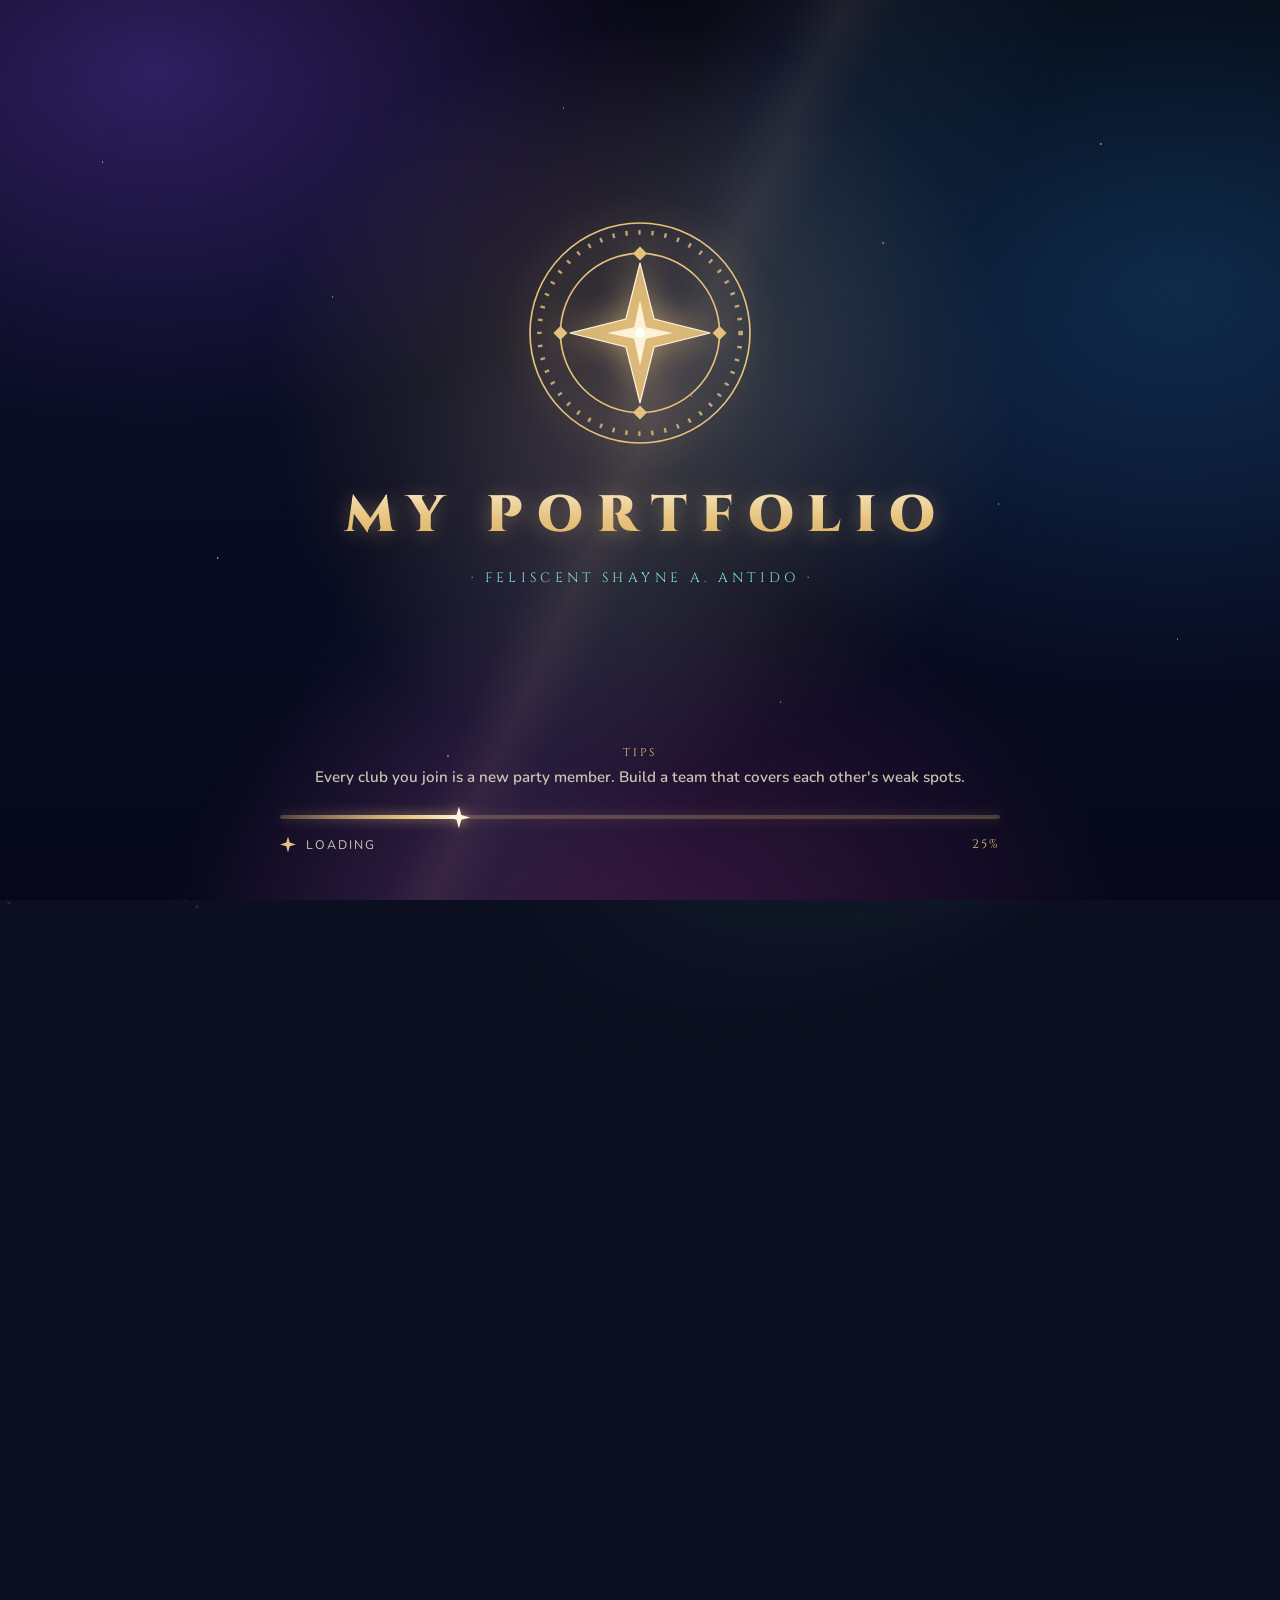
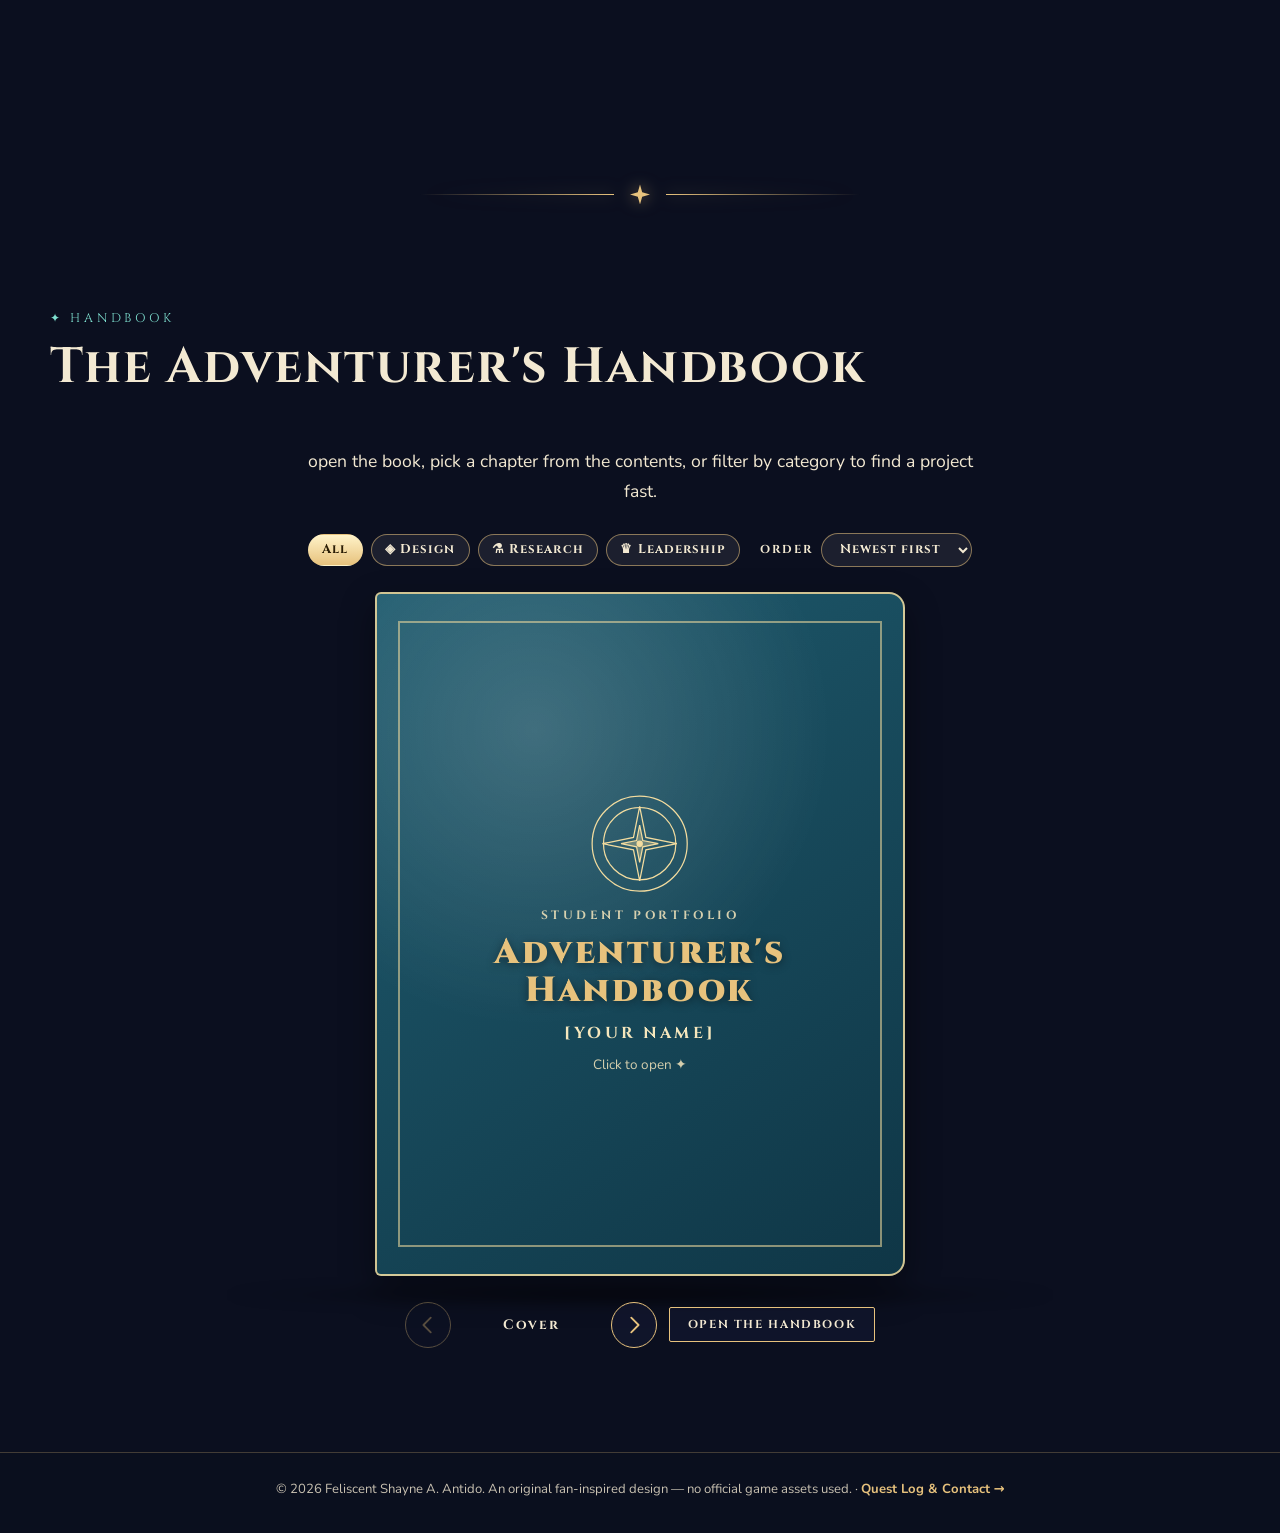
==== commit 50bb1f17: "okay" ====
--- a/index.html
+++ b/index.html
@@ -17,7 +17,7 @@
 <head>
   <meta charset="utf-8">
   <meta name="viewport" content="width=device-width, initial-scale=1">
-  <title> FELISCENT SHAYNE A. ANTIDO — CSS Student Portfolio</title>
+  <title> MY PORTFOLIO — GRADE 12-CSS TCNHS</title>
   <meta name="description" content="[One sentence about you: your course, school, and the clubs, events and projects you are part of.]">
   <meta name="theme-color" content="#0b0f1f">
 
@@ -25,7 +25,7 @@
   <link rel="preconnect" href="https://fonts.gstatic.com" crossorigin>
   <link href="https://fonts.googleapis.com/css2?family=Cinzel:wght@500;700;900&family=Nunito:wght@400;600;700&display=swap" rel="stylesheet">
 
-  <!-- keep this path in sync with where style.css really lives (e.g. css/style.css) -->
+  <!-- keep this path in sync with where style.css really lives (e.g. style.css) -->
   <link rel="stylesheet" href="style.css">
 
   <!-- theme.js runs immediately (no defer) so the saved light/dark choice is applied before the page paints.
@@ -64,8 +64,8 @@
         <path class="em-star em-star--small" d="M100 72 105 95 128 100 105 105 100 128 95 105 72 100 95 95Z"/>
         <circle class="em-core" cx="100" cy="100" r="4"/>
       </svg>
-      <p class="loader-title">FELISCENT SHAYNE A. ANTIDO</p>
-      <p class="loader-sub">Student Portfolio · <CSS-TCNHS></CSS-TCNHS></p>
+      <p class="loader-title">MY PORTFOLIO</p>
+      <p class="loader-sub">· Feliscent Shayne A. Antido · <CSS-TCNHS></CSS-TCNHS></p>
     </div>
     <div class="loader-bottom">
       <p class="loader-tip"><span>Tips</span><b id="loader-tip"></b></p>
@@ -91,9 +91,9 @@
   <!-- ===== NAVBAR ===== -->
   <header class="site-header" id="site-header">
     <div class="nav-inner">
-      <a class="brand" href="#hero" aria-label="FELISCENT SHAYNE A. ANTIDO — back to top">
+      <a class="brand" href="#hero" aria-label="MY PORTFOLIO — back to top">
         <svg class="brand-star" viewBox="0 0 24 24" aria-hidden="true" focusable="false"><path d="M12 0 15 9 24 12 15 15 12 24 9 15 0 12 9 9Z"/></svg>
-        <span>FELISCENT SHAYNE A. ANTIDO</span>
+        <span>MY PORTFOLIO</span>
       </a>
 
       <nav id="nav-menu" class="nav-links" aria-label="Main">
@@ -125,15 +125,15 @@
     <section class="hero" id="hero" aria-label="Introduction">
       <div class="hero-stage">
         <div class="hero-text" data-tilt>
-          <p class="hero-eyebrow" data-depth="30" data-move="-4">✦ CSS STUDENT · 12th Grade ✦</p>
+          <p class="hero-eyebrow" data-depth="30" data-move="-4">✦ GRADE 12 · CSS-TCNHS ✦</p>
 
           <h1 class="hero-name" data-particles="26" data-particles-pad="30" data-particles-alpha="0.7">
-            <span class="layer layer-shadow" aria-hidden="true" data-wave data-depth="-60" data-move="26">FELISCENT SHAYNE A. ANTIDO</span>
-            <span class="layer layer-glow" aria-hidden="true" data-wave data-depth="-25" data-move="14">FELISCENT SHAYNE A. ANTIDO</span>
-            <span class="layer layer-main" data-wave data-depth="40" data-move="-6">FELISCENT SHAYNE A. ANTIDO</span>
+            <span class="layer layer-shadow" aria-hidden="true" data-wave data-depth="-60" data-move="26">MY PORTFOLIO</span>
+            <span class="layer layer-glow" aria-hidden="true" data-wave data-depth="-25" data-move="14">MY PORTFOLIO</span>
+            <span class="layer layer-main" data-wave data-depth="40" data-move="-6">MY PORTFOLIO</span>
           </h1>
 
-          <p class="hero-tagline" data-depth="55" data-move="-8">[Student leader, club member and curious adventurer, collecting experiences one activity at a time.]</p>
+          <p class="hero-tagline" data-depth="55" data-move="-8">Club President of Techpro, Curious Adventurer, Collecting Experiences One Quest at a Time.</p>
 
           <!-- 🔗 BUTTON LINKS: both go to page 2. -->
           <div class="hero-cta" data-depth="70" data-move="-10">
@@ -151,7 +151,7 @@
       <div class="container">
         <header class="section-head reveal">
           <p class="eyebrow">✦ About</p>
-          <h2 id="about-title" data-split>The Student Behind the Activities</h2>
+          <h2 id="about-title" data-split>The Traveler Behind the Quests</h2>
         </header>
 
         <!-- The card floats and leans in 3D by itself (CSS depthFloat + card-depth.js),
@@ -209,32 +209,25 @@
                       <figure class="nc-portrait">
                         <!-- PHOTO: replace the <div> below with:
                              <img src="images/photo.jpg" alt="Portrait of [YOUR NAME]" width="640" height="800"> -->
-                        <div class="nc-photo-ph" role="img" aria-label="[Portrait of YOUR NAME — replace this placeholder]">
-                          <span>[YOUR PHOTO]</span>
+                        <div class="nc-photo-ph" role="img" aria-label="[Portrait of FELISCENT SHAYNE A. ANTIDO — replace this placeholder]">
+                          <span>FELISCENT SHAYNE A. ANTIDO</span>
                         </div>
-                        <figcaption>✦ [Your Title or Nickname] ✦</figcaption>
+                        <figcaption>✦ shin-shin ✦</figcaption>
                       </figure>
 
                       <div class="nc-info">
                         <p class="nc-kicker">✦ Student ID · Adventurer's Card</p>
-                        <p class="nc-name">[YOUR NAME]</p>
-                        <p class="nc-title">[YOUR COURSE] Student · [YEAR LEVEL]</p>
+                        <p class="nc-name">FELISCENT SHAYNE A. ANTIDO</p>
+                        <p class="nc-title">CSS Student · Grade 12</p>
 
                         <dl class="nc-fields">
-                          <div><dt>School</dt><dd>[YOUR SCHOOL]</dd></div>
-                          <div><dt>Student ID</dt><dd>[00-0000-000]</dd></div>
-                          <div><dt>Birthday</dt><dd>[Month Day]</dd></div>
-                          <div><dt>Hometown</dt><dd>[Your City]</dd></div>
+                          <div><dt>School</dt><dd>TOMAS CABILI NATIONAL HIGH</dd></div>
+                          <div><dt>Student UID</dt><dd>855-371-286</dd></div>
+                          <div><dt>Birthday</dt><dd>05/10</dd></div>
+                          <div><dt>Hometown</dt><dd>ILIGAN CITY</dd></div>
                         </dl>
-
-                        <p class="nc-lead">[One warm line: who you are as a student and what you love getting involved in.]</p>
-
+                        <p class="nc-lead">Club President of Techpro, Curious Adventurer, Collecting Experiences One Quest at a Time.</p>
                         <div class="nc-foot">
-                          <ul class="nc-stats">
-                            <li><strong data-count="6" data-suffix="">0</strong><span>[Organizations Joined]</span></li>
-                            <li><strong data-count="40" data-suffix="+">0</strong><span>[Events &amp; Activities]</span></li>
-                            <li><strong data-count="8" data-suffix="+">0</strong><span>[Awards &amp; Certificates]</span></li>
-                          </ul>
                           <button class="nc-flip" type="button" data-nc-flip aria-pressed="false" aria-label="Flip the card to see more about me">Flip card <span aria-hidden="true">↻</span></button>
                         </div>
                       </div>
@@ -247,7 +240,7 @@
                     <header class="nc-back-head">
                       <div>
                         <p class="nc-kicker">✦ Adventurer's Record</p>
-                        <p class="nc-name nc-name--sm">[YOUR NAME]</p>
+                        <p class="nc-name nc-name--sm">FELISCENT SHAYNE A. ANTIDO</p>
                       </div>
                       <button class="nc-flip" type="button" data-nc-flip aria-pressed="false" aria-label="Flip the card back to the front">↻ Flip back</button>
                     </header>
@@ -261,14 +254,14 @@
                     <div class="nc-panels">
                       <!-- HOBBIES: what you love doing when you are off the clock -->
                       <section id="nc-panel-hobbies" role="tabpanel" aria-labelledby="nc-tab-hobbies" tabindex="0">
-                        <p>[One friendly line about what you do to relax and recharge between classes and activities.]</p>
+                        <p>When I'm not in class, you'll find me exploring new games, listening to my favorite playlists, diving into captivating books, trying out new recipes, going for runs, or creating art.</p>
                         <ul class="nc-hobbies">
-                          <li><span class="ic" aria-hidden="true">🎮</span><div><b>[Hobby 1]</b><span>[A short line about it.]</span></div></li>
-                          <li><span class="ic" aria-hidden="true">🎵</span><div><b>[Hobby 2]</b><span>[A short line about it.]</span></div></li>
-                          <li><span class="ic" aria-hidden="true">📚</span><div><b>[Hobby 3]</b><span>[A short line about it.]</span></div></li>
-                          <li><span class="ic" aria-hidden="true">🍳</span><div><b>[Hobby 4]</b><span>[A short line about it.]</span></div></li>
-                          <li><span class="ic" aria-hidden="true">🏃</span><div><b>[Hobby 5]</b><span>[A short line about it.]</span></div></li>
-                          <li><span class="ic" aria-hidden="true">🎨</span><div><b>[Hobby 6]</b><span>[A short line about it.]</span></div></li>
+                          <li><span class="ic" aria-hidden="true">🎮</span><div><b>Gaming</b><span>Exploring immersive worlds and solving challenging puzzles.</span></div></li>
+                          <li><span class="ic" aria-hidden="true">🎵</span><div><b>Music</b><span>Listening to a variety of genres and discovering new artists.</span></div></li>
+                          <li><span class="ic" aria-hidden="true">📚</span><div><b>Reading</b><span>Getting lost in the pages of a good book.</span></div></li>
+                          <li><span class="ic" aria-hidden="true">🍳</span><div><b>Cooking</b><span>Experimenting with new recipes and flavors.</span></div></li>
+                          <li><span class="ic" aria-hidden="true">🏃</span><div><b>Running</b><span>Clearing my mind and staying fit.</span></div></li>
+                          <li><span class="ic" aria-hidden="true">🎨</span><div><b>Art</b><span>Expressing creativity through various mediums.</span></div></li>
                         </ul>
                       </section>
 
@@ -307,7 +300,7 @@
     <div class="resume-modal" id="resume-modal" role="dialog" aria-modal="true" aria-labelledby="resume-title" aria-hidden="true">
       <div class="rm-panel">
         <div class="rm-bar">
-          <h3 id="resume-title">Résumé — [YOUR NAME]</h3>
+          <h3 id="resume-title">Résumé — Feliscent Shayne A. Antido</h3>
           <div class="rm-actions">
             <!-- 📄 DOWNLOAD LINK (same file as above) -->
             <a class="btn btn--small" href="files/resume.pdf" download>Download ↓</a>
@@ -329,7 +322,7 @@
           <p class="eyebrow">✦ Handbook</p>
           <h2 id="handbook-title" data-split>The Adventurer's Handbook</h2>
         </header>
-        <p class="hb-lead reveal">[One line on how to use it: open the book, pick a chapter from the contents, or filter by category to find a project fast.]</p>
+        <p class="hb-lead reveal">open the book, pick a chapter from the contents, or filter by category to find a project fast.</p>
 
         <div class="hb-stage reveal" data-anim="zoom" data-handbook>
           <!-- Quick filters + order -->
@@ -411,7 +404,7 @@
   </main>
 
   <footer class="site-footer">
-    <p>© <span id="year">2026</span> [YOUR NAME]. An original fan-inspired design — no official game assets used. · <a href="work.html">Quest Log &amp; Contact →</a></p>
+    <p>© <span id="year">2026</span> Feliscent Shayne A. Antido. An original fan-inspired design — no official game assets used. · <a href="work.html">Quest Log &amp; Contact →</a></p>
   </footer>
 </body>
 </html>
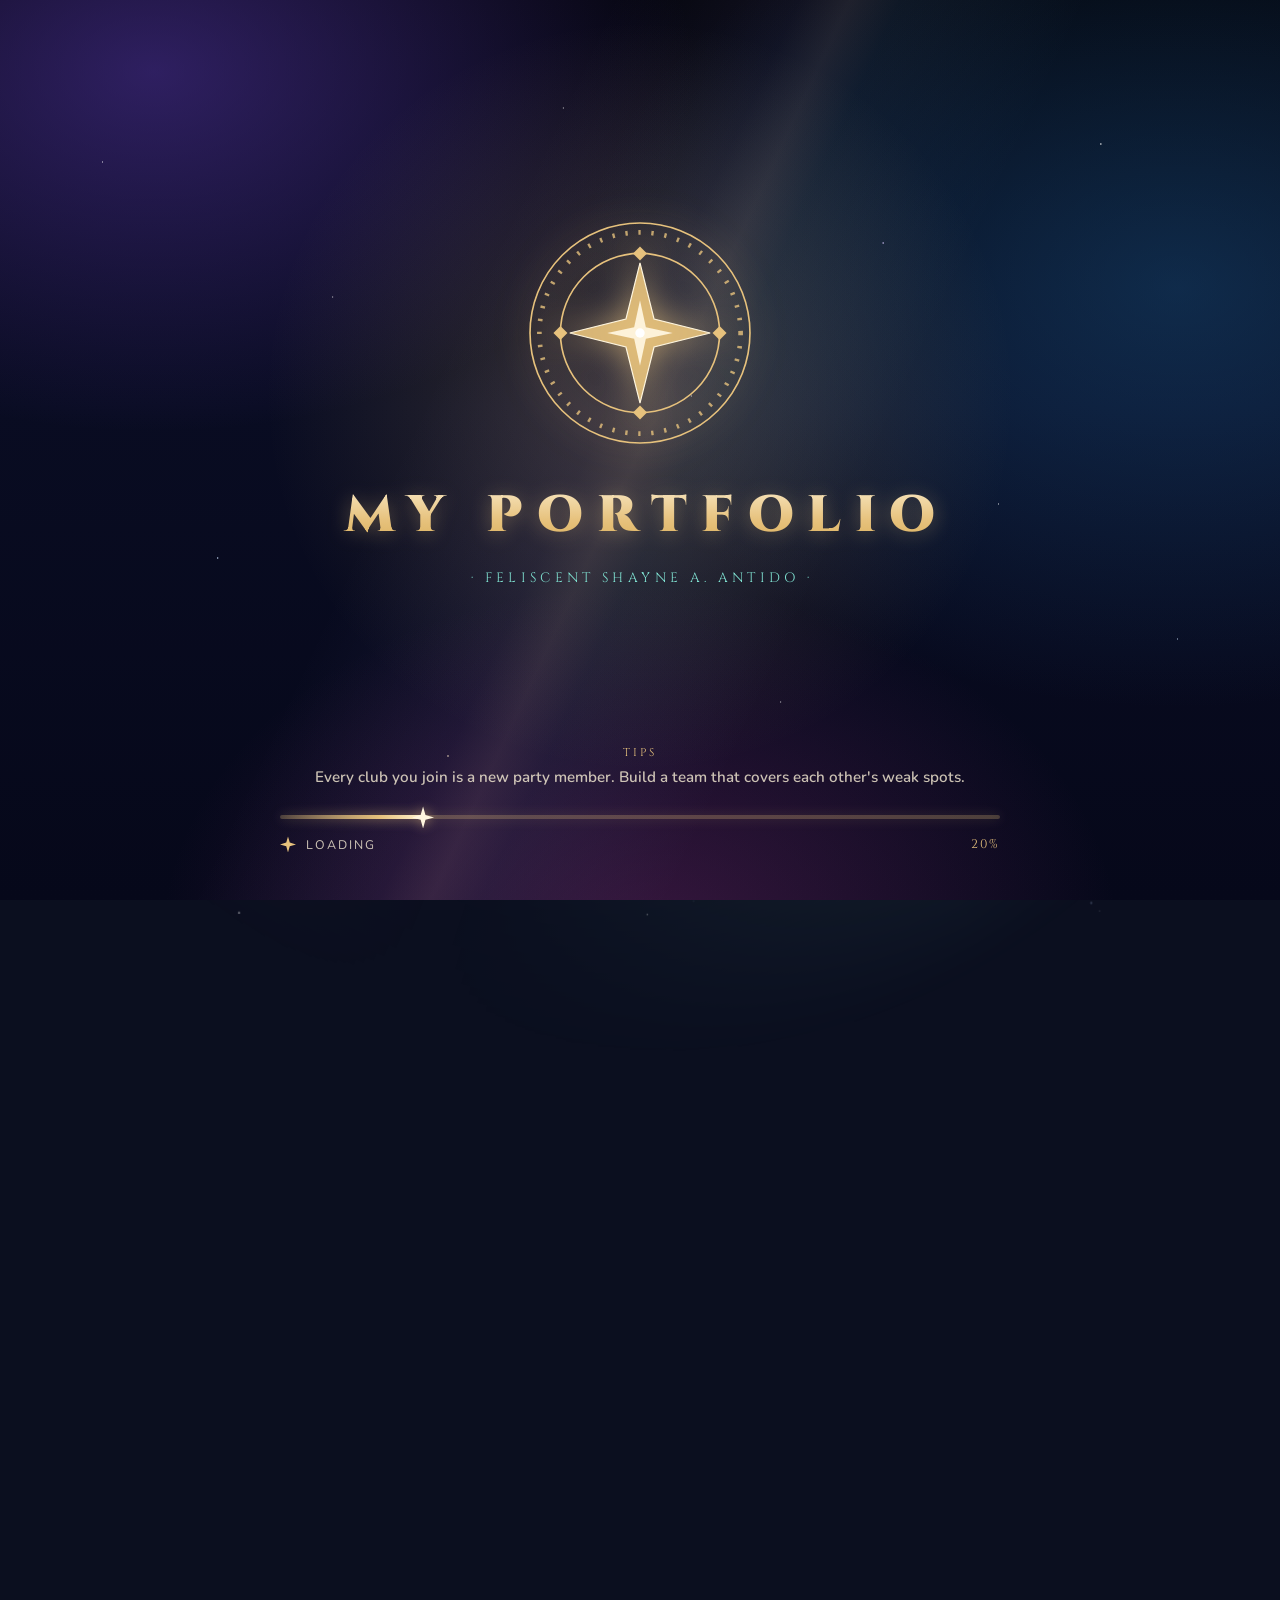
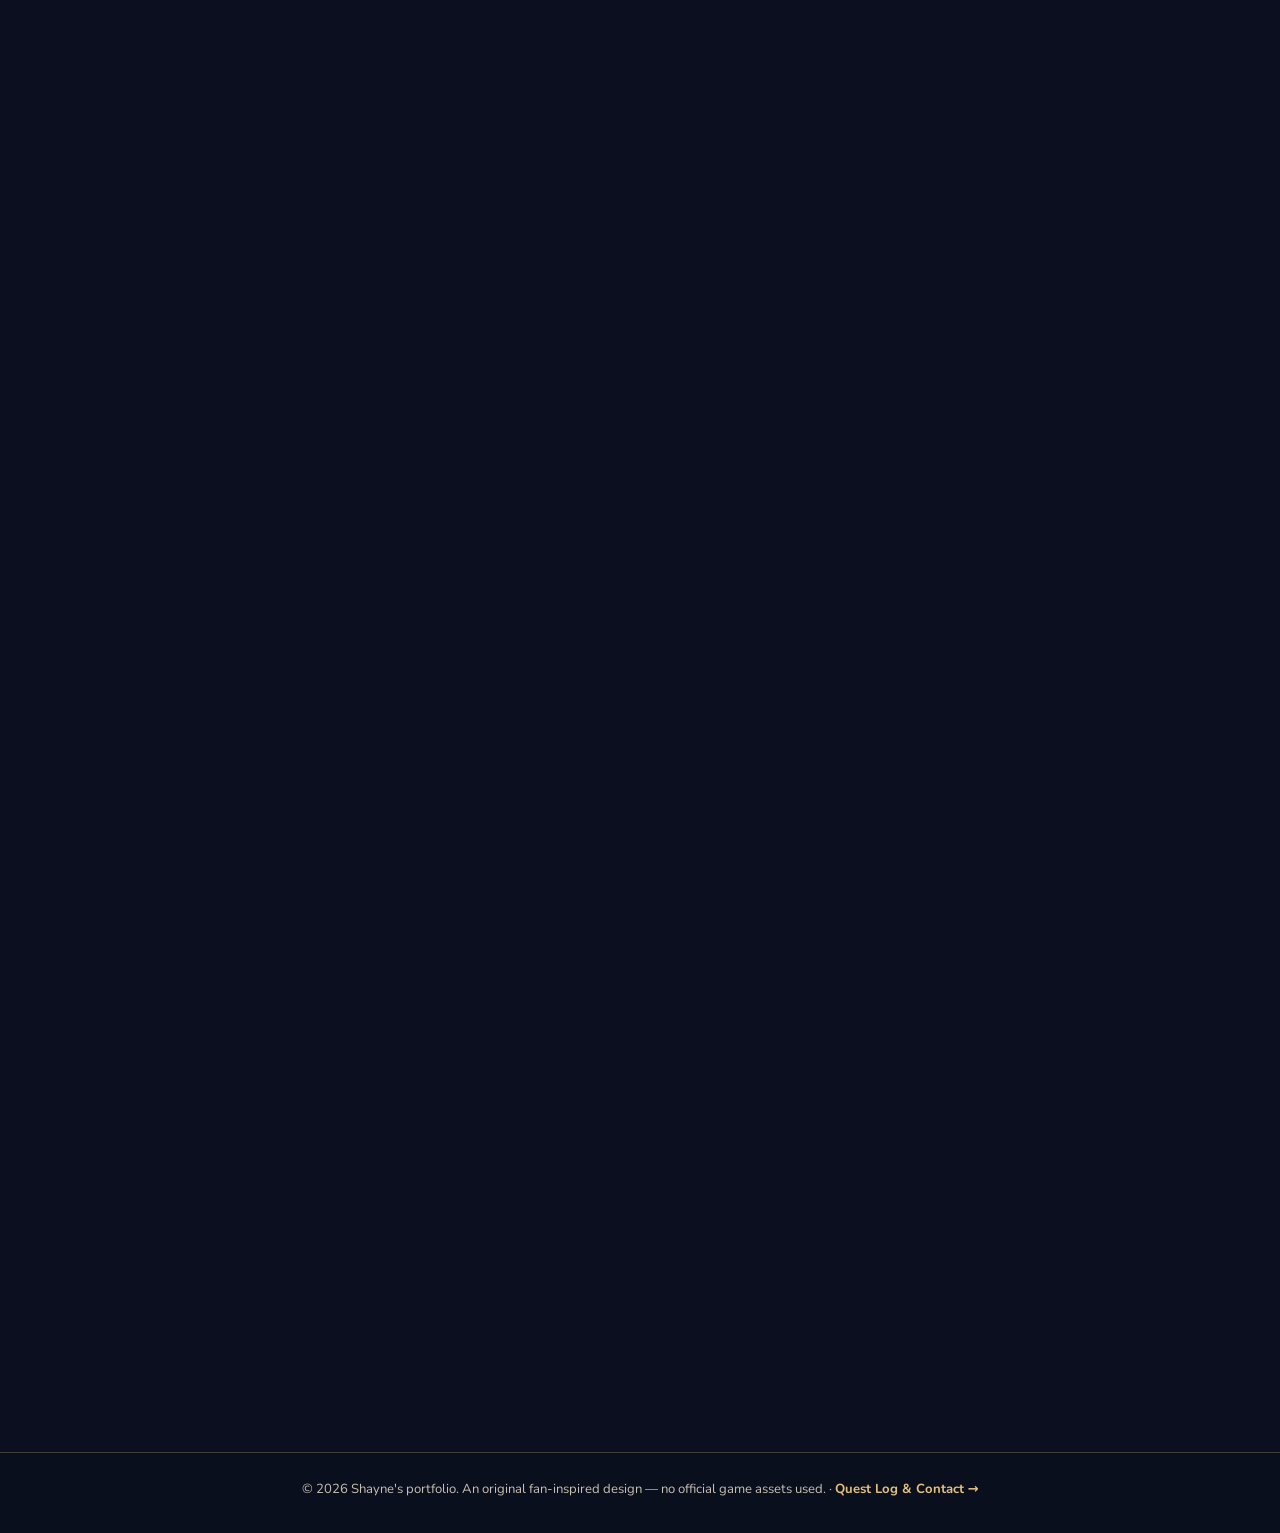
==== commit b6fc274a: "WAR IS OVER" ====
--- a/index.html
+++ b/index.html
@@ -31,6 +31,7 @@
   <!-- theme.js runs immediately (no defer) so the saved light/dark choice is applied before the page paints.
        IMPORTANT: include it ONLY ONCE. -->
   <script src="js/theme.js"></script>
+  <script src="js/audio.js" defer></script>
   <script src="js/loader.js"></script>
   <script src="js/main.js" defer></script>
   <script src="js/meteors.js" defer></script>
@@ -45,7 +46,6 @@
   <script src="js/handbook.js" defer></script>
   <script src="js/card-depth.js" defer></script>
   <script src="js/depth-bg.js" defer></script>
-  <script src="js/audio.js" defer></script>
 </head>
 
 <body>
@@ -106,9 +106,9 @@
 
       <div class="nav-actions">
         <button class="theme-toggle audio-toggle" id="audio-toggle" type="button" aria-label="Play music" aria-pressed="false" title="Play music">
-          <svg class="ic-off" viewBox="0 0 24 24" aria-hidden="true" focusable="false"><path d="M4 9.5h3.5L12 5.5v13l-4.5-4H4z"/><path d="M16 9.5l4.5 5M20.5 9.5l-4.5 5"/></svg>
-          <svg class="ic-on" viewBox="0 0 24 24" aria-hidden="true" focusable="false"><path d="M4 9.5h3.5L12 5.5v13l-4.5-4H4z"/><path d="M15.5 9a4.2 4.2 0 0 1 0 6M18.3 6.6a8 8 0 0 1 0 10.8"/></svg>
-        </button>
+  <svg class="ic-off" viewBox="0 0 24 24" aria-hidden="true" focusable="false"><path d="M4 9.5h3.5L12 5.5v13l-4.5-4H4z"/><path d="M16 9.5l4.5 5M20.5 9.5l-4.5 5"/></svg>
+  <svg class="ic-on" viewBox="0 0 24 24" aria-hidden="true" focusable="false"><path d="M4 9.5h3.5L12 5.5v13l-4.5-4H4z"/><path d="M15.5 9a4.2 4.2 0 0 1 0 6M18.3 6.6a8 8 0 0 1 0 10.8"/></svg>
+</button>
         <button class="theme-toggle" id="theme-toggle" type="button" aria-label="Switch to light mode" aria-pressed="false">
           <svg class="icon-sun" viewBox="0 0 24 24" aria-hidden="true" focusable="false"><circle cx="12" cy="12" r="4.2"/><path d="M12 2.5v2.6M12 18.9v2.6M2.5 12h2.6M18.9 12h2.6M5.3 5.3l1.8 1.8M16.9 16.9l1.8 1.8M5.3 18.7l1.8-1.8M16.9 7.1l1.8-1.8"/></svg>
           <svg class="icon-moon" viewBox="0 0 24 24" aria-hidden="true" focusable="false"><path d="M20 14.5A8.5 8.5 0 1 1 9.5 4a7 7 0 0 0 10.5 10.5Z"/></svg>
@@ -133,7 +133,7 @@
             <span class="layer layer-main" data-wave data-depth="40" data-move="-6">MY PORTFOLIO</span>
           </h1>
 
-          <p class="hero-tagline" data-depth="55" data-move="-8">Club President of Techpro, Curious Adventurer, Collecting Experiences One Quest at a Time.</p>
+          <p class="hero-tagline" data-depth="55" data-move="-8">Work Immersion Project · MSU-IIT</p>
 
           <!-- 🔗 BUTTON LINKS: both go to page 2. -->
           <div class="hero-cta" data-depth="70" data-move="-10">
@@ -209,14 +209,14 @@
                       <figure class="nc-portrait">
                         <!-- PHOTO: replace the <div> below with:
                              <img src="images/photo.jpg" alt="Portrait of [YOUR NAME]" width="640" height="800"> -->
-                        <div class="nc-photo-ph" role="img" aria-label="[Portrait of FELISCENT SHAYNE A. ANTIDO — replace this placeholder]">
-                          <span>FELISCENT SHAYNE A. ANTIDO</span>
+                        <div>
+                          <img src="b15d7700-a7a6-48ca-94e0-a618fe060f17.jpg" alt="Portrait of FELISCENT SHAYNE A. ANTIDO" width="480" height="348">
                         </div>
-                        <figcaption>✦ shin-shin ✦</figcaption>
+                        <figcaption>✦ nickname: shin-shin ✦</figcaption>
                       </figure>
 
                       <div class="nc-info">
-                        <p class="nc-kicker">✦ Student ID · Adventurer's Card</p>
+                        <p class="nc-kicker">✦ Student UID · Adventurer's Card</p>
                         <p class="nc-name">FELISCENT SHAYNE A. ANTIDO</p>
                         <p class="nc-title">CSS Student · Grade 12</p>
 
@@ -226,7 +226,7 @@
                           <div><dt>Birthday</dt><dd>05/10</dd></div>
                           <div><dt>Hometown</dt><dd>ILIGAN CITY</dd></div>
                         </dl>
-                        <p class="nc-lead">Club President of Techpro, Curious Adventurer, Collecting Experiences One Quest at a Time.</p>
+                        <p class="nc-lead">meow? (waiting for something to happen?)</p>
                         <div class="nc-foot">
                           <button class="nc-flip" type="button" data-nc-flip aria-pressed="false" aria-label="Flip the card to see more about me">Flip card <span aria-hidden="true">↻</span></button>
                         </div>
@@ -239,7 +239,7 @@
                     <span class="nc-frame nc-frame--back" aria-hidden="true"></span>
                     <header class="nc-back-head">
                       <div>
-                        <p class="nc-kicker">✦ Adventurer's Record</p>
+                        <p class="nc-kicker">✦ Traveler's Record</p>
                         <p class="nc-name nc-name--sm">FELISCENT SHAYNE A. ANTIDO</p>
                       </div>
                       <button class="nc-flip" type="button" data-nc-flip aria-pressed="false" aria-label="Flip the card back to the front">↻ Flip back</button>
@@ -254,36 +254,35 @@
                     <div class="nc-panels">
                       <!-- HOBBIES: what you love doing when you are off the clock -->
                       <section id="nc-panel-hobbies" role="tabpanel" aria-labelledby="nc-tab-hobbies" tabindex="0">
-                        <p>When I'm not in class, you'll find me exploring new games, listening to my favorite playlists, diving into captivating books, trying out new recipes, going for runs, or creating art.</p>
+                        <p>When I'm not in class, you'll find me playing role-playinggames, listening to my songs, diving into captivating mangas, writing poems for my loved ones (or venting), going for hikes, or creating art.</p>
                         <ul class="nc-hobbies">
-                          <li><span class="ic" aria-hidden="true">🎮</span><div><b>Gaming</b><span>Exploring immersive worlds and solving challenging puzzles.</span></div></li>
-                          <li><span class="ic" aria-hidden="true">🎵</span><div><b>Music</b><span>Listening to a variety of genres and discovering new artists.</span></div></li>
-                          <li><span class="ic" aria-hidden="true">📚</span><div><b>Reading</b><span>Getting lost in the pages of a good book.</span></div></li>
-                          <li><span class="ic" aria-hidden="true">🍳</span><div><b>Cooking</b><span>Experimenting with new recipes and flavors.</span></div></li>
-                          <li><span class="ic" aria-hidden="true">🏃</span><div><b>Running</b><span>Clearing my mind and staying fit.</span></div></li>
-                          <li><span class="ic" aria-hidden="true">🎨</span><div><b>Art</b><span>Expressing creativity through various mediums.</span></div></li>
+                          <li><span class="ic" aria-hidden="true">🎮</span><div><b>Gaming</b><span>I love immersive open-world games and bumping into side quests.</span></div></li>
+                          <li><span class="ic" aria-hidden="true">🎵</span><div><b>Music</b><span>I listen to a variety of genres (if it slaps, it slaps).</span></div></li>
+                          <li><span class="ic" aria-hidden="true">📚</span><div><b>Reading</b><span>I love reading queer mangas.</span></div></li>
+                          <li><span class="ic" aria-hidden="true">📝</span><div><b>Writing</b><span>I love creating poems for my loved ones.</span></div></li>
+                          <li><span class="ic" aria-hidden="true">🎨</span><div><b>Art</b><span>I enjoy expressing my creativity through various mediums.(still learning digital)</span></div></li>
                         </ul>
                       </section>
 
                       <!-- FAVORITES -->
                       <section id="nc-panel-favorites" role="tabpanel" aria-labelledby="nc-tab-favorites" tabindex="0" hidden>
                         <dl class="nc-fav">
-                          <div><dt>Favorite food</dt><dd>[Your favorite food]</dd></div>
-                          <div><dt>Favorite music</dt><dd>[Artist, song or genre]</dd></div>
-                          <div><dt>Favorite game</dt><dd>[Your favorite game]</dd></div>
-                          <div><dt>Favorite show / book</dt><dd>[Title]</dd></div>
-                          <div><dt>Favorite place</dt><dd>[A place you love]</dd></div>
-                          <div><dt>Favorite quote</dt><dd>[A line you live by]</dd></div>
+                          <div><dt>Favorite foods</dt><dd>C H E E S E, Takoyaki, Shawarma </dd></div>
+                          <div><dt>Favorite music</dt><dd> Andrew in Drag- The Magnetic Fields</dd></div>
+                          <div><dt>Favorite games</dt><dd> Genshin Impact, Cookie Run Kingdom, Roblox etc.</dd></div>
+                          <div><dt>Favorite shows</dt><dd> Taare Zameen Par, Three Idiots, Cruella, Ponyo, Spirited Away and 99+ more</dd></div>
+                          <div><dt>Favorite place</dt><dd>Peaceful and Breezy Mountains</dd></div>
+                          <div><dt>Favorite quote</dt><dd>"God wouldn't give you a dream without giving you the strength to pursue it."</dd></div>
                         </dl>
                       </section>
 
                       <!-- RÉSUMÉ -->
                       <section id="nc-panel-resume" role="tabpanel" aria-labelledby="nc-tab-resume" tabindex="0" hidden>
-                        <p>[One line about your résumé / CV: what it covers and when it was last updated.]</p>
+                        <p>My latest resume (may update periodically).</p>
                         <div class="nc-resume-actions">
                           <button class="btn btn--primary" type="button" data-resume-open>View résumé</button>
                           <!-- 📄 DOWNLOAD LINK: put your PDF at files/resume.pdf (or change the href) -->
-                          <a class="btn" href="files/resume.pdf" download>Download PDF ↓</a>
+                          <a class="btn" href="c:\Users\fraus\Downloads\my resume 2026.pdf" download>Download PDF ↓</a>
                         </div>
                       </section>
                     </div>
@@ -303,13 +302,13 @@
           <h3 id="resume-title">Résumé — Feliscent Shayne A. Antido</h3>
           <div class="rm-actions">
             <!-- 📄 DOWNLOAD LINK (same file as above) -->
-            <a class="btn btn--small" href="files/resume.pdf" download>Download ↓</a>
+            <a class="btn btn--small" href="c:\Users\fraus\Downloads\my resume 2026.pdf" download>Download ↓</a>
             <button class="rm-x" type="button" aria-label="Close résumé">✕</button>
           </div>
         </div>
         <!-- 📄 VIEWER FILE: data-src is loaded the first time the viewer opens -->
-        <iframe title="Résumé (PDF)" data-src="files/resume.pdf"></iframe>
-        <p class="rm-note">Can't see the preview? <a href="files/resume.pdf" target="_blank" rel="noopener">Open the résumé in a new tab</a>.</p>
+        <iframe title="Résumé (PDF)" data-src="c:\Users\fraus\Downloads\my resume 2026.pdf"></iframe>
+        <p class="rm-note">Can't see the preview? <a href="c:\Users\fraus\Downloads\my resume 2026.pdf" target="_blank" rel="noopener">Open the résumé in a new tab</a>.</p>
       </div>
     </div>
 
@@ -320,7 +319,7 @@
       <div class="container">
         <header class="section-head reveal">
           <p class="eyebrow">✦ Handbook</p>
-          <h2 id="handbook-title" data-split>The Adventurer's Handbook</h2>
+          <h2 id="handbook-title" data-split>The Traveler's Handbook</h2>
         </header>
         <p class="hb-lead reveal">open the book, pick a chapter from the contents, or filter by category to find a project fast.</p>
 
@@ -369,33 +368,33 @@
                IMAGE: replace the text in .hb-src-thumb with <img src="images/project-1.jpg" alt="[Describe the image]">
                🔗 YOUR LINK: change the href of each link. -->
           <ol class="hb-source" aria-label="Project index">
-            <li data-cat="design" data-date="2024-08" data-stars="4" data-tags="[tag], [tag]">
-              <h3>[Project Title 1: a poster, brand or interface]</h3>
-              <p class="hb-role">[Your role] · [Client or event]</p>
-              <p class="hb-sum">[The brief, your design idea, and how it was used.]</p>
-              <div class="hb-src-thumb">[PROJECT IMAGE 1]</div>
-              <a href="https://example.com/[project-1]" target="_blank" rel="noopener">Open project</a>
+            <li data-cat="design" data-date="2025-07" data-stars="4" data-tags="strikingly, performance task, web design">
+              <h3>Systech</h3>
+              <p class="hb-role">Lead Designer · Systech</p>
+              <p class="hb-sum">a mock website for a tech company</p>
+              <div class="hb-src-thumb"><img src="0ce4be93-d526-485c-b9f7-13271639e1e0.jpg" alt="Systech website mockup"></div>
+              <a href="https://systtech.mystrikingly.com/" target="_blank" rel="noopener">Open project</a>
             </li>
-            <li data-cat="research" data-date="2024-11" data-stars="4" data-tags="[tag], [tag]">
-              <h3>[Project Title 2: a research paper or study]</h3>
-              <p class="hb-role">[Your role] · [Adviser or lab]</p>
-              <p class="hb-sum">[The question you studied, your method, and the finding.]</p>
-              <div class="hb-src-thumb">[PROJECT IMAGE 2]</div>
-              <a href="https://example.com/[project-2]" target="_blank" rel="noopener">Open project</a>
+            <li data-cat="research" data-date="2026-08" data-stars="5" data-tags="research, academic">
+              <h3>Grade 12 Research Paper </h3>
+              <p class="hb-role"> Co-leader · Research Subject </p>
+              <p class="hb-sum">Moderating Effect of Personality and the Relationship Between Proximity-Based Among Peers and Self-Confidence.</p>
+              <div class="hb-src-thumb"><img src="af86c6d2-cb47-4104-beb3-e31130b7587e.jpg" alt="Grade 12 Research Paper"></div>
+              <a href="c:\Users\fraus\Downloads\Research-G12-CSS-GROUP-3-FINAL (1).pdf" target="_blank" rel="noopener">Open project</a>
             </li>
-            <li data-cat="research" data-date="2025-01" data-stars="5" data-tags="[tag], [tag]">
-              <h3>[Project Title 3: a thesis or experiment]</h3>
-              <p class="hb-role">[Your role] · [Adviser or lab]</p>
-              <p class="hb-sum">[What you set out to prove, how you tested it, and what you found.]</p>
-              <div class="hb-src-thumb">[PROJECT IMAGE 3]</div>
-              <a href="https://example.com/[project-3]" target="_blank" rel="noopener">Open project</a>
+            <li data-cat="research" data-date="2025-03" data-stars="5" data-tags="research, academic">
+              <h3>Grade 10 Research Paper</h3>
+              <p class="hb-role">Co-leader · Research Subject</p>
+              <p class="hb-sum"> Mathematics Anxiety: Its Impact on Tomas Cabili National High School
+Grade 10-Acacian Student's Academic Performance and Well-being.</p>
+              <div class="hb-src-thumb"><img src="af86c6d2-cb47-4104-beb3-e31130b7587e.jpg" alt="Grade 10 Research Paper"></div>
+              <a href="c:\Users\fraus\Downloads\hahahahhaa (1).pdf" target="_blank" rel="noopener">Open project</a>
             </li>
-            <li data-cat="leadership" data-date="2025-05" data-stars="5" data-tags="[tag], [tag]">
-              <h3>[Project Title 4: an event or organization you led]</h3>
-              <p class="hb-role">[Your position] · [Organization]</p>
-              <p class="hb-sum">[What you led, how many people were involved, and what it achieved.]</p>
-              <div class="hb-src-thumb">[PROJECT IMAGE 4]</div>
-              <a href="https://example.com/[project-4]" target="_blank" rel="noopener">Open project</a>
+            <li data-cat="leadership" data-date="2026-06" data-stars="5" data-tags="leadership, team management">
+              <h3>Techpro Club President</h3>
+              <p class="hb-role">President</p>
+              <p class="hb-sum">Led a team of 40+ members to be trained for various technical workshops and competitions.</p>
+              <div class="hb-src-thumb"><img src="TechPro Club Banner@1x.png" alt="Techpro Club Presidency"></div>
             </li>
           </ol>
         </div>
@@ -404,7 +403,7 @@
   </main>
 
   <footer class="site-footer">
-    <p>© <span id="year">2026</span> Feliscent Shayne A. Antido. An original fan-inspired design — no official game assets used. · <a href="work.html">Quest Log &amp; Contact →</a></p>
+    <p>© <span id="year">2026</span> Shayne's portfolio. An original fan-inspired design — no official game assets used. · <a href="work.html">Quest Log &amp; Contact →</a></p>
   </footer>
 </body>
 </html>
--- a/style.css
+++ b/style.css
@@ -1715,11 +1715,66 @@
 @media (prefers-reduced-motion: reduce) {
   .namecard, .hb-book-wrap, .namecard::after, .hb-book-wrap::after { animation: none; }
 }
+
+/* =====================================================================
+   CREATION LOG: full-artwork viewer (js/artview.js)
+   ===================================================================== */
+
+/* in the presented card, the picture shows it can be clicked */
+.stage-card .project-thumb { cursor: zoom-in; }
+.stage-card .project-thumb img { cursor: zoom-in; }
+.stage-card .project-thumb::before {
+  content: "⤢ View full artwork";
+  position: absolute; right: 10px; bottom: 8px; z-index: 3; pointer-events: none;
+  padding: .18rem .6rem; border-radius: 999px;
+  font-family: var(--font-body); font-weight: 700; font-size: .62rem; letter-spacing: .08em;
+  color: #1a1530; background: linear-gradient(135deg, #fff3cf, var(--gold));
+  box-shadow: 0 2px 10px rgba(0, 0, 0, .35);
+}
+
+/* the full-artwork overlay (sits above the card stage, z-index 9000) */
+.art-view {
+  position: fixed; inset: 0; z-index: 9500; overflow: hidden;
+  background: rgba(3, 5, 16, .86);
+  -webkit-backdrop-filter: blur(10px); backdrop-filter: blur(10px);
+  opacity: 0; transition: opacity .4s ease;
+  touch-action: none;
+}
+:root[data-theme="light"] .art-view { background: rgba(214, 238, 255, .82); }
+.art-view.is-open { opacity: 1; }
+
+.art-view-frame { position: absolute; margin: 0; will-change: transform; cursor: zoom-in; }
+.art-view-frame.is-zoomed { cursor: grab; }
+.art-view-frame.is-panning { cursor: grabbing; }
+.art-view-frame img {
+  display: block; width: 100%; height: 100%;
+  object-fit: contain;               /* the whole artwork, never cropped */
+  border-radius: 4px;
+  border: 1px solid rgba(var(--gold-rgb), .55);
+  box-shadow: 0 30px 90px rgba(0, 0, 0, .6), 0 0 60px rgba(var(--gold-rgb), .3);
+  user-select: none; -webkit-user-drag: none;
+  transform-origin: 50% 50%;
+  will-change: transform;
+}
+
+.art-view-close {
+  position: absolute; top: 1.1rem; right: 1.1rem; z-index: 3;
+  width: 46px; height: 46px; display: grid; place-items: center;
+  border: 1px solid var(--gold); border-radius: 50%;
+  background: var(--round-btn-bg); color: var(--gold);
+  font-size: 1.2rem; cursor: pointer;
+}
+.art-view-hint {
+  position: absolute; left: 0; right: 0; bottom: 1.1rem; text-align: center; pointer-events: none;
+  font-size: .8rem; letter-spacing: .12em; text-transform: uppercase; color: var(--text-soft);
+}
+
+@media (prefers-reduced-motion: reduce) {
+  .art-view { transition: none; }
+}
 /* ---------- audio button ---------- */
 .audio-toggle .ic-on { display: none; }
 .audio-toggle.is-on .ic-on { display: block; }
 .audio-toggle.is-on .ic-off { display: none; }
-.audio-toggle.is-on { box-shadow: 0 0 16px rgba(var(--gold-rgb), .55); animation: audioPulse 2.4s ease-in-out infinite; }
-@keyframes audioPulse { 50% { box-shadow: 0 0 26px rgba(var(--gold-rgb), .85); } }
-.audio-toggle.is-error { opacity: .55; }
-@media (prefers-reduced-motion: reduce) { .audio-toggle.is-on { animation: none; } }+.audio-toggle.is-on { box-shadow: 0 0 16px rgba(var(--gold-rgb), .55); }
+.audio-toggle.is-error { opacity: .5; }
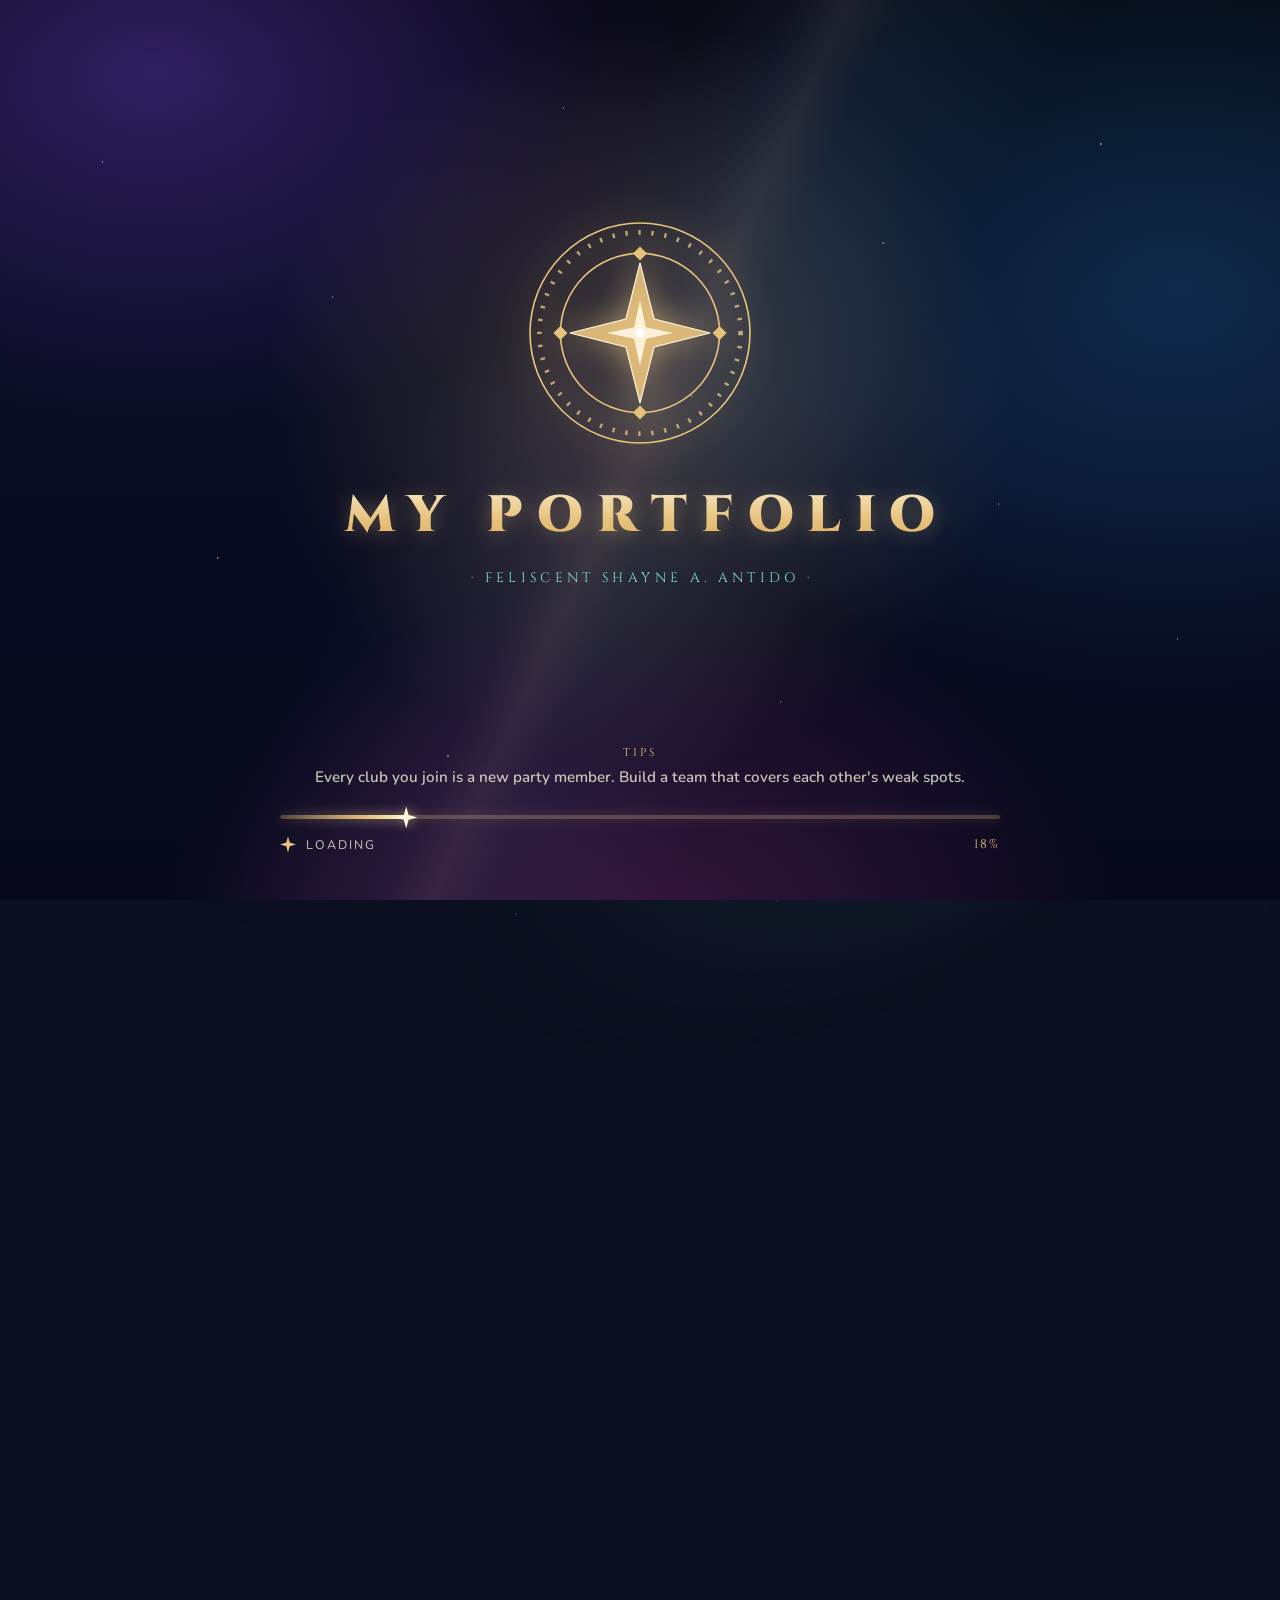
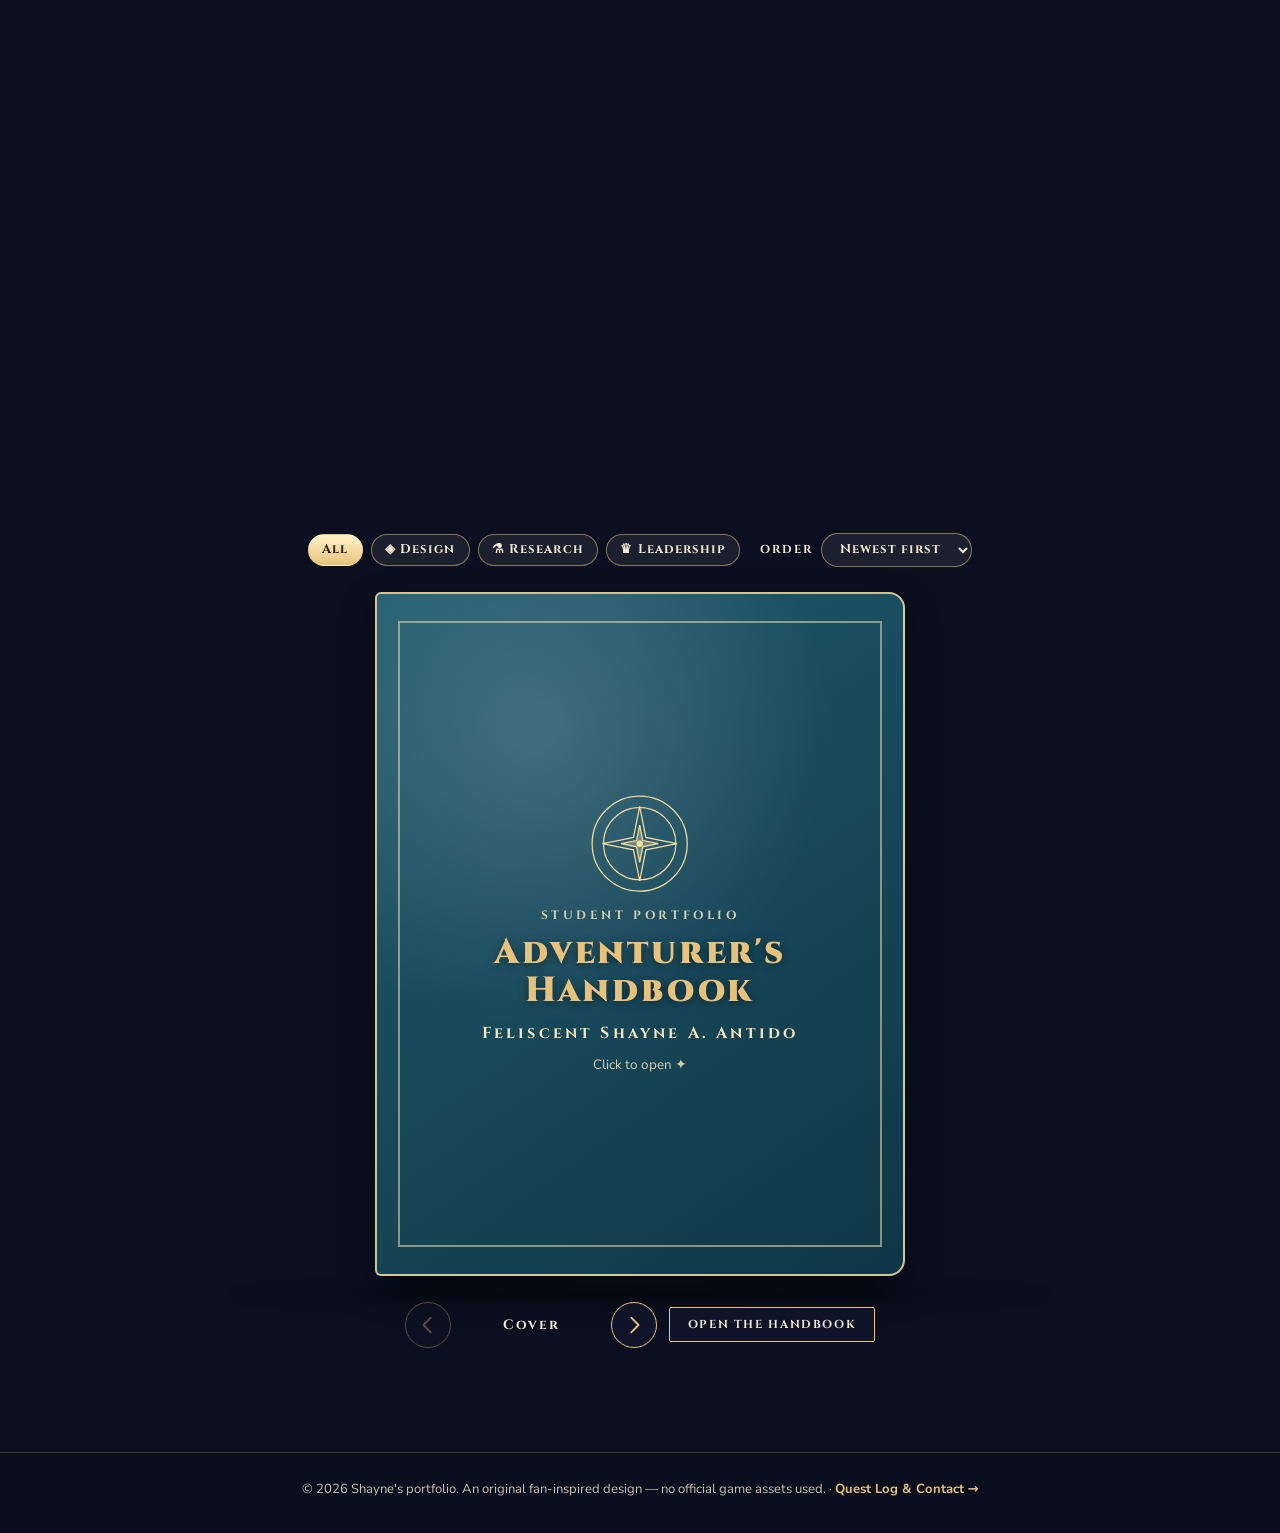
==== commit f7748c07: "oml" ====
--- a/index.html
+++ b/index.html
@@ -282,7 +282,7 @@
                         <div class="nc-resume-actions">
                           <button class="btn btn--primary" type="button" data-resume-open>View résumé</button>
                           <!-- 📄 DOWNLOAD LINK: put your PDF at files/resume.pdf (or change the href) -->
-                          <a class="btn" href="c:\Users\fraus\Downloads\my resume 2026.pdf" download>Download PDF ↓</a>
+                          <a class="btn" href="my resume 2026.pdf" download>Download PDF ↓</a>
                         </div>
                       </section>
                     </div>
@@ -302,13 +302,13 @@
           <h3 id="resume-title">Résumé — Feliscent Shayne A. Antido</h3>
           <div class="rm-actions">
             <!-- 📄 DOWNLOAD LINK (same file as above) -->
-            <a class="btn btn--small" href="c:\Users\fraus\Downloads\my resume 2026.pdf" download>Download ↓</a>
+            <a class="btn btn--small" href="my resume 2026.pdf" download>Download ↓</a>
             <button class="rm-x" type="button" aria-label="Close résumé">✕</button>
           </div>
         </div>
         <!-- 📄 VIEWER FILE: data-src is loaded the first time the viewer opens -->
-        <iframe title="Résumé (PDF)" data-src="c:\Users\fraus\Downloads\my resume 2026.pdf"></iframe>
-        <p class="rm-note">Can't see the preview? <a href="c:\Users\fraus\Downloads\my resume 2026.pdf" target="_blank" rel="noopener">Open the résumé in a new tab</a>.</p>
+        <iframe title="Résumé (PDF)" data-src="my resume 2026.pdf"></iframe>
+        <p class="rm-note">Can't see the preview? <a href="my resume 2026.pdf" target="_blank" rel="noopener">Open the résumé in a new tab</a>.</p>
       </div>
     </div>
 
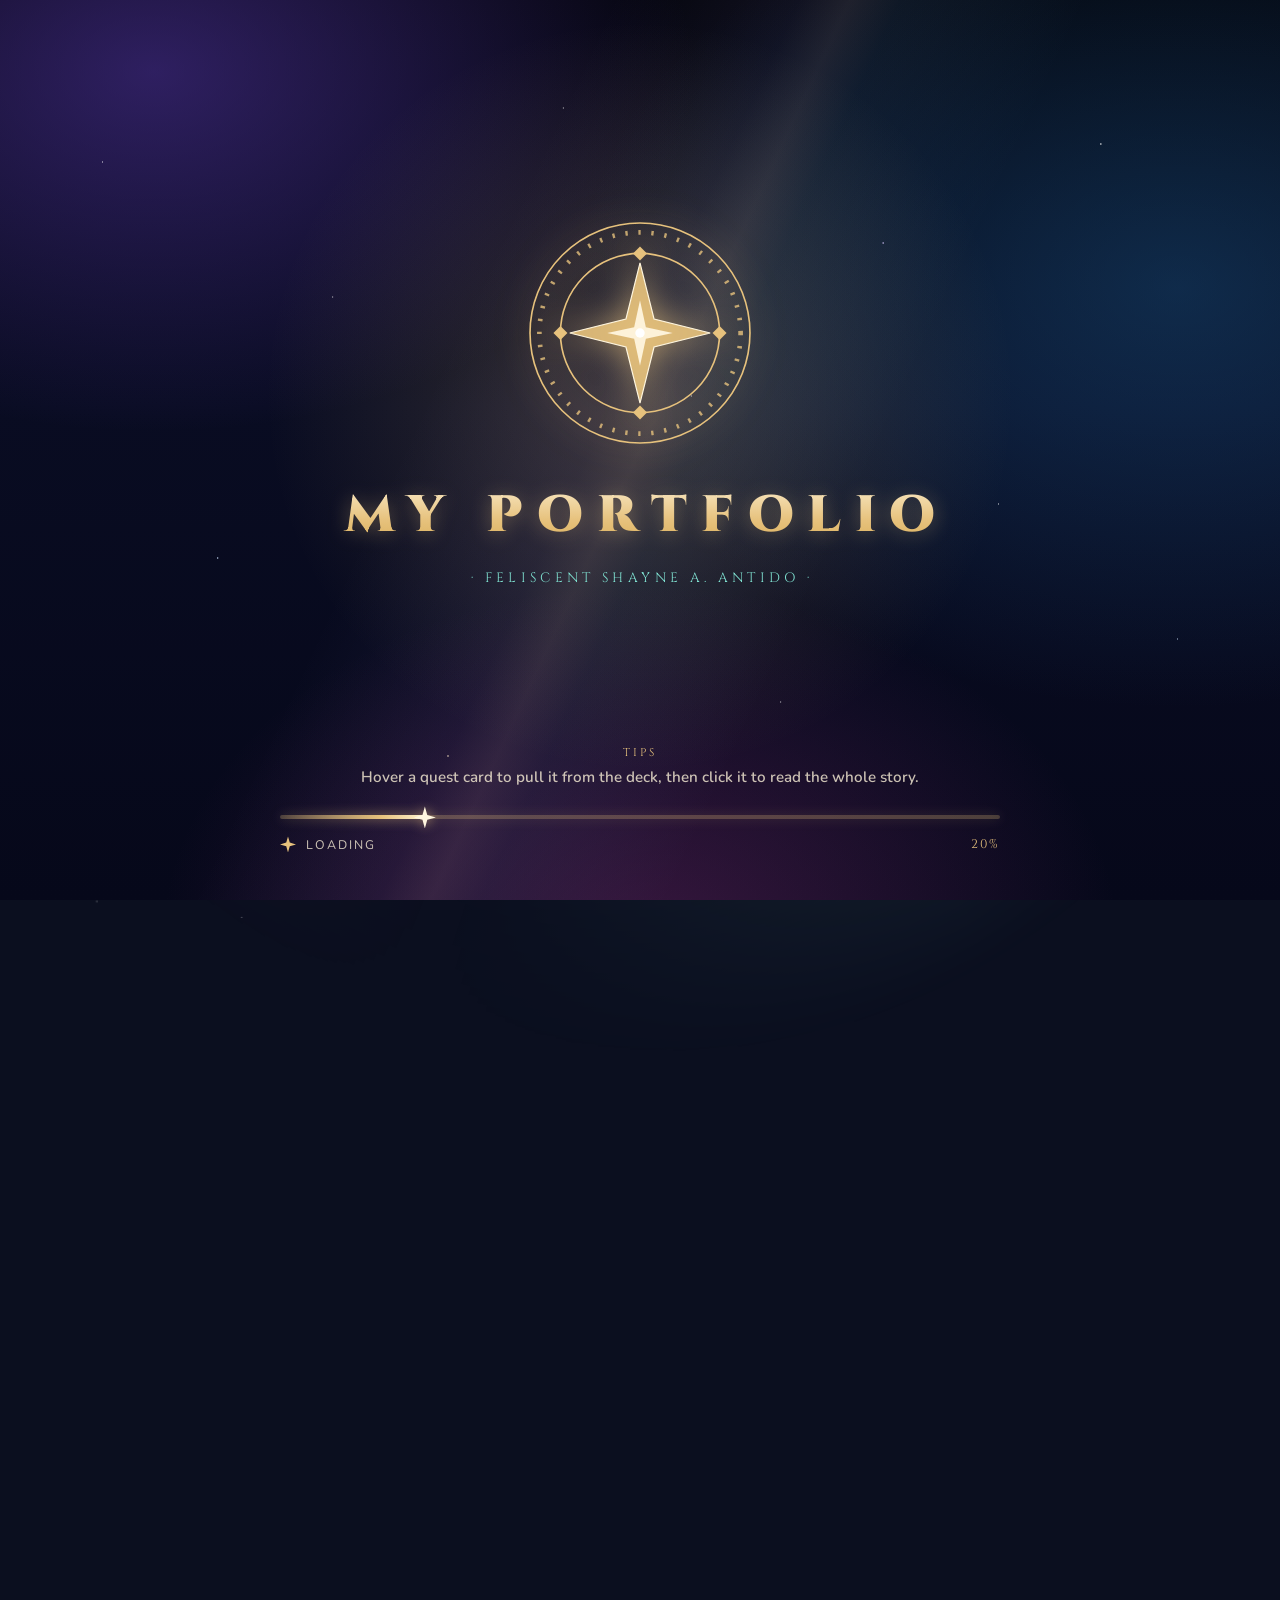
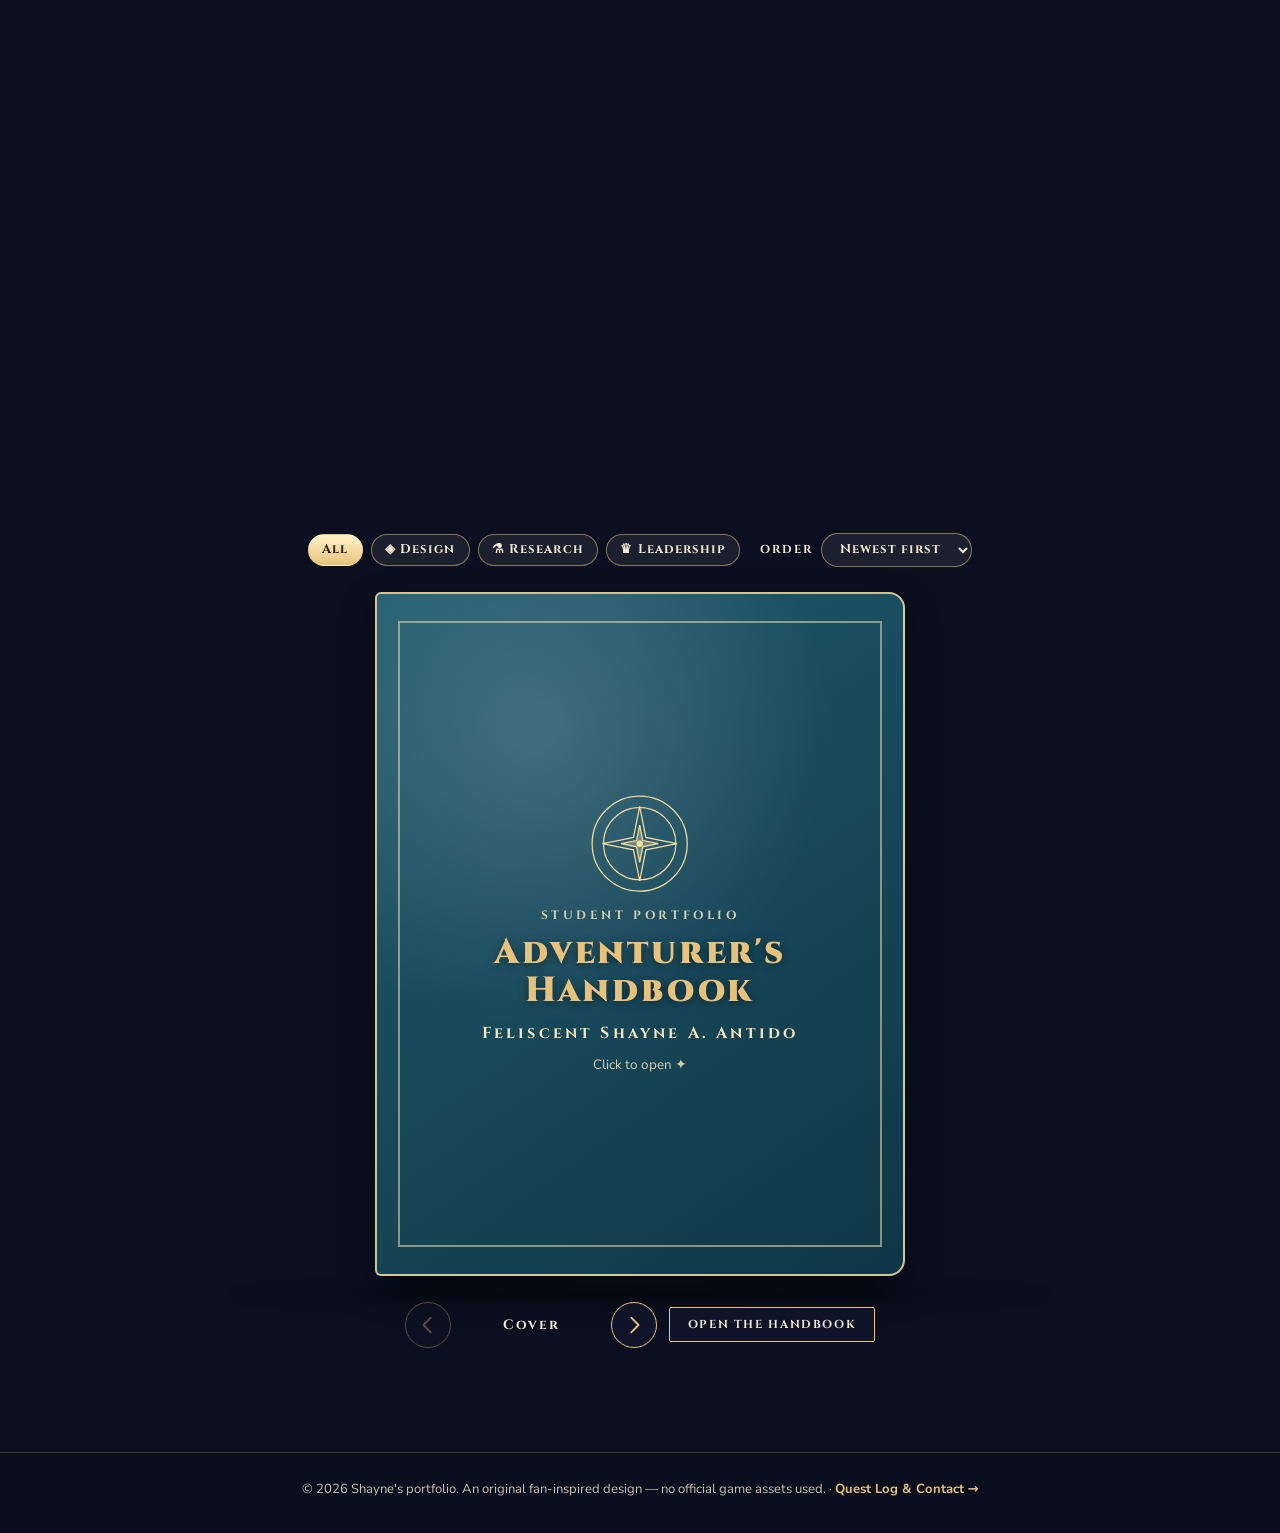
==== commit acd2a3eb: "0 sleep" ====
--- a/index.html
+++ b/index.html
@@ -380,7 +380,7 @@
               <p class="hb-role"> Co-leader · Research Subject </p>
               <p class="hb-sum">Moderating Effect of Personality and the Relationship Between Proximity-Based Among Peers and Self-Confidence.</p>
               <div class="hb-src-thumb"><img src="af86c6d2-cb47-4104-beb3-e31130b7587e.jpg" alt="Grade 12 Research Paper"></div>
-              <a href="c:\Users\fraus\Downloads\Research-G12-CSS-GROUP-3-FINAL (1).pdf" target="_blank" rel="noopener">Open project</a>
+              <a href="Research-G12-CSS-GROUP-3-FINAL (1).pdf" target="_blank" rel="noopener">Open project</a>
             </li>
             <li data-cat="research" data-date="2025-03" data-stars="5" data-tags="research, academic">
               <h3>Grade 10 Research Paper</h3>
@@ -388,7 +388,7 @@
               <p class="hb-sum"> Mathematics Anxiety: Its Impact on Tomas Cabili National High School
 Grade 10-Acacian Student's Academic Performance and Well-being.</p>
               <div class="hb-src-thumb"><img src="af86c6d2-cb47-4104-beb3-e31130b7587e.jpg" alt="Grade 10 Research Paper"></div>
-              <a href="c:\Users\fraus\Downloads\hahahahhaa (1).pdf" target="_blank" rel="noopener">Open project</a>
+              <a href="hahahahhaa (1).pdf" target="_blank" rel="noopener">Open project</a>
             </li>
             <li data-cat="leadership" data-date="2026-06" data-stars="5" data-tags="leadership, team management">
               <h3>Techpro Club President</h3>
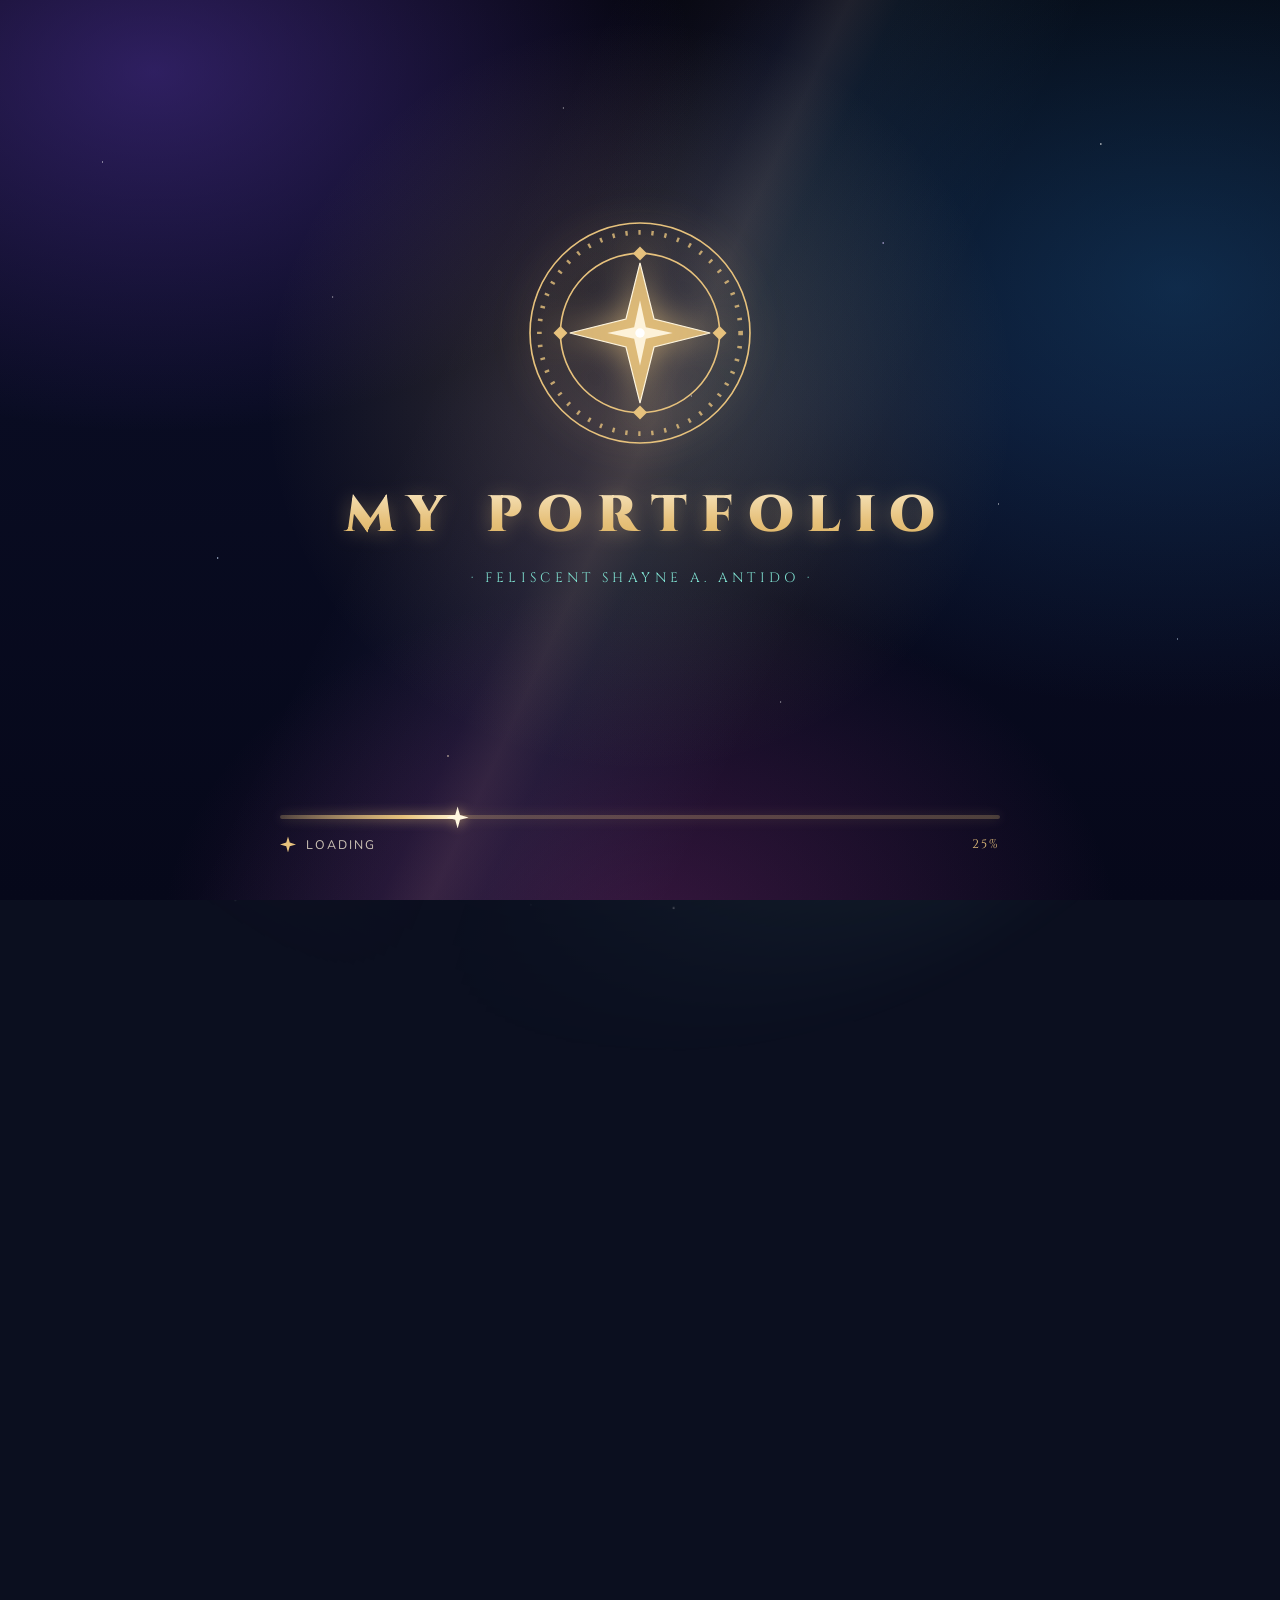
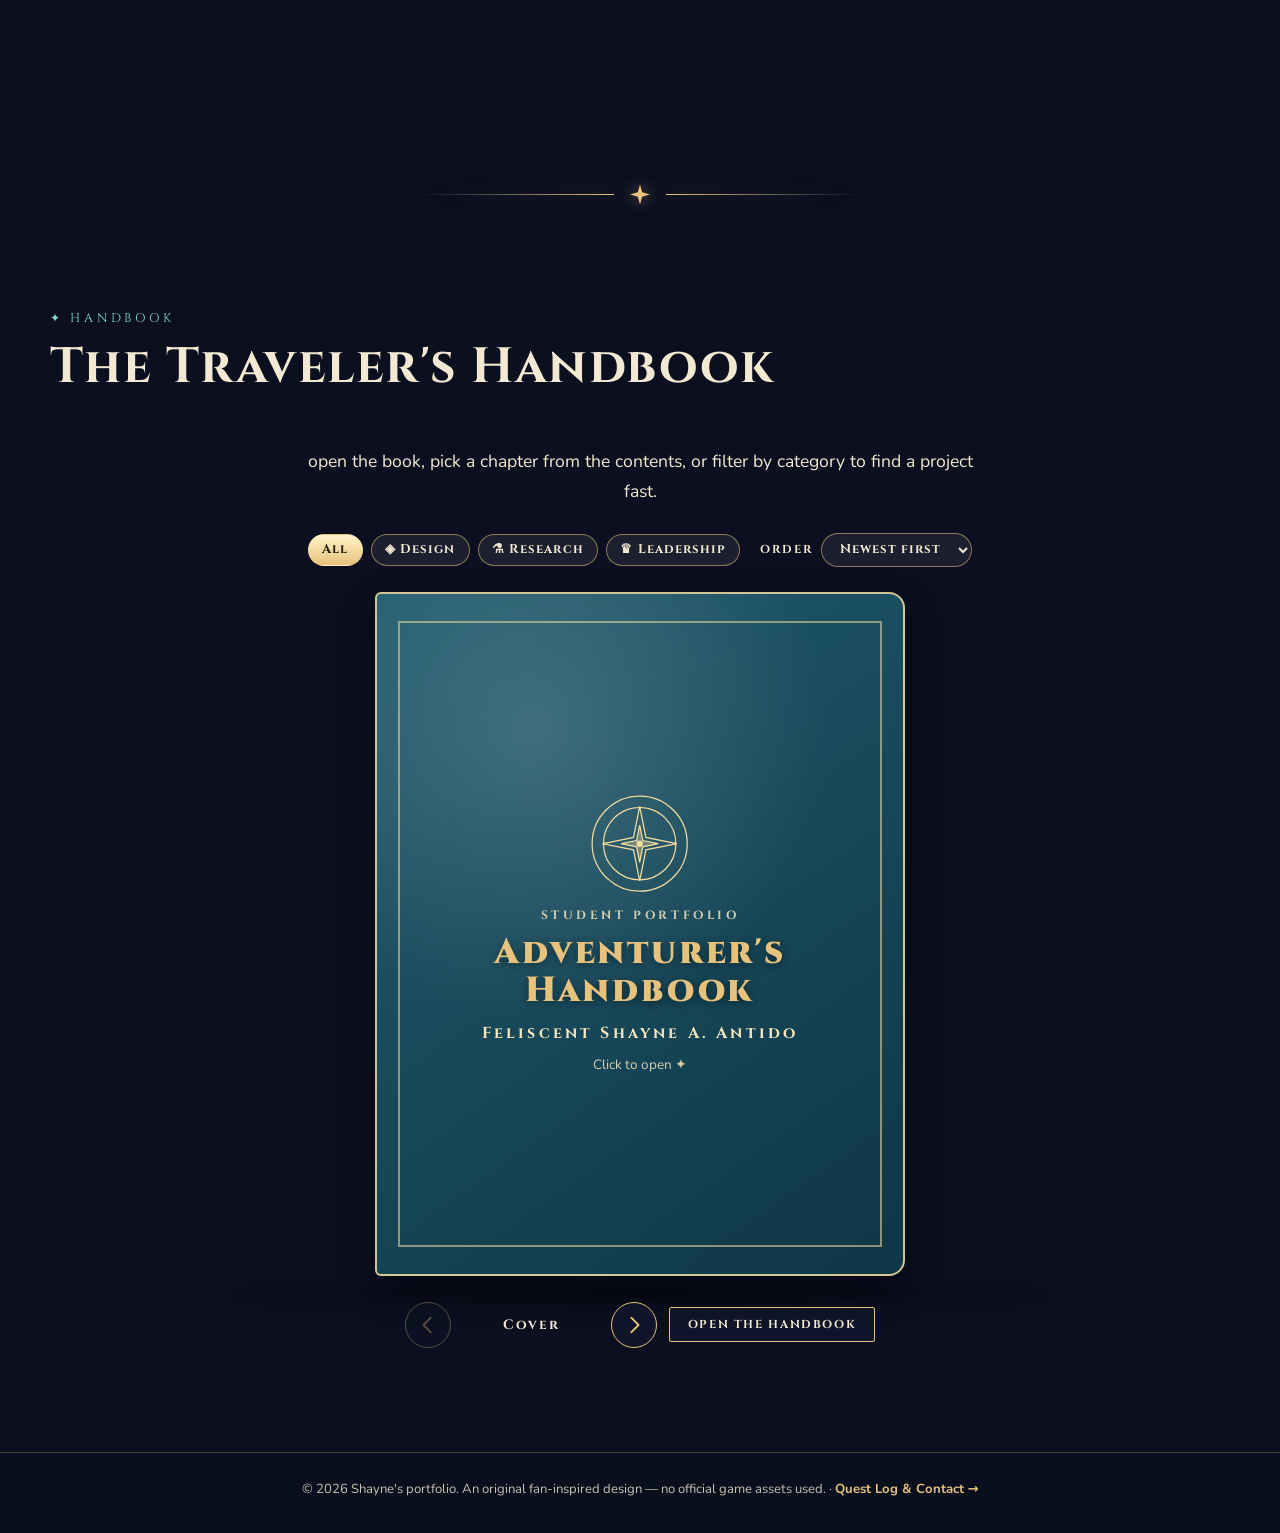
==== commit c1c3b050: "im begging" ====
--- a/index.html
+++ b/index.html
@@ -380,7 +380,7 @@
               <p class="hb-role"> Co-leader · Research Subject </p>
               <p class="hb-sum">Moderating Effect of Personality and the Relationship Between Proximity-Based Among Peers and Self-Confidence.</p>
               <div class="hb-src-thumb"><img src="af86c6d2-cb47-4104-beb3-e31130b7587e.jpg" alt="Grade 12 Research Paper"></div>
-              <a href="Research-G12-CSS-GROUP-3-FINAL (1).pdf" target="_blank" rel="noopener">Open project</a>
+              <a href="files/research-g12.pdf" target="_blank" rel="noopener">Open project</a>
             </li>
             <li data-cat="research" data-date="2025-03" data-stars="5" data-tags="research, academic">
               <h3>Grade 10 Research Paper</h3>
@@ -388,7 +388,7 @@
               <p class="hb-sum"> Mathematics Anxiety: Its Impact on Tomas Cabili National High School
 Grade 10-Acacian Student's Academic Performance and Well-being.</p>
               <div class="hb-src-thumb"><img src="af86c6d2-cb47-4104-beb3-e31130b7587e.jpg" alt="Grade 10 Research Paper"></div>
-              <a href="hahahahhaa (1).pdf" target="_blank" rel="noopener">Open project</a>
+              <a href="files/research-g10.pdf" target="_blank" rel="noopener">Open project</a>
             </li>
             <li data-cat="leadership" data-date="2026-06" data-stars="5" data-tags="leadership, team management">
               <h3>Techpro Club President</h3>
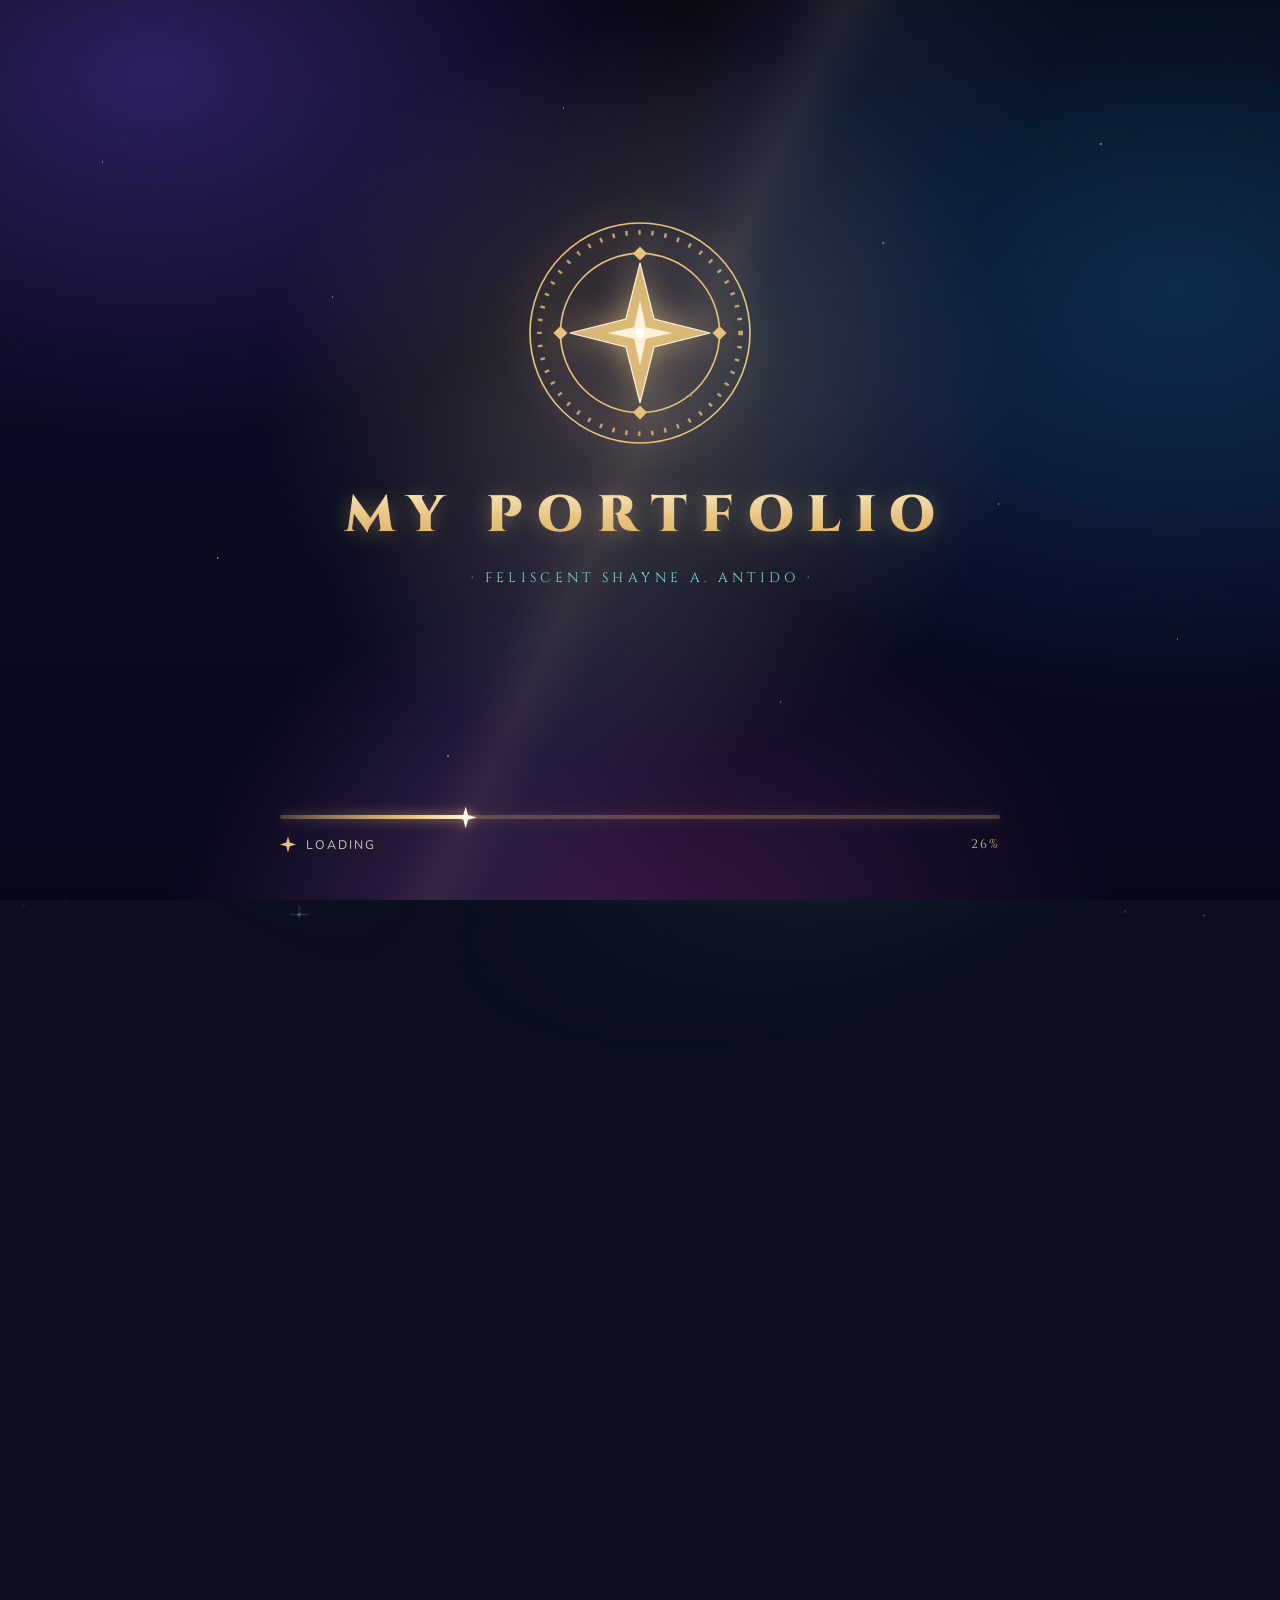
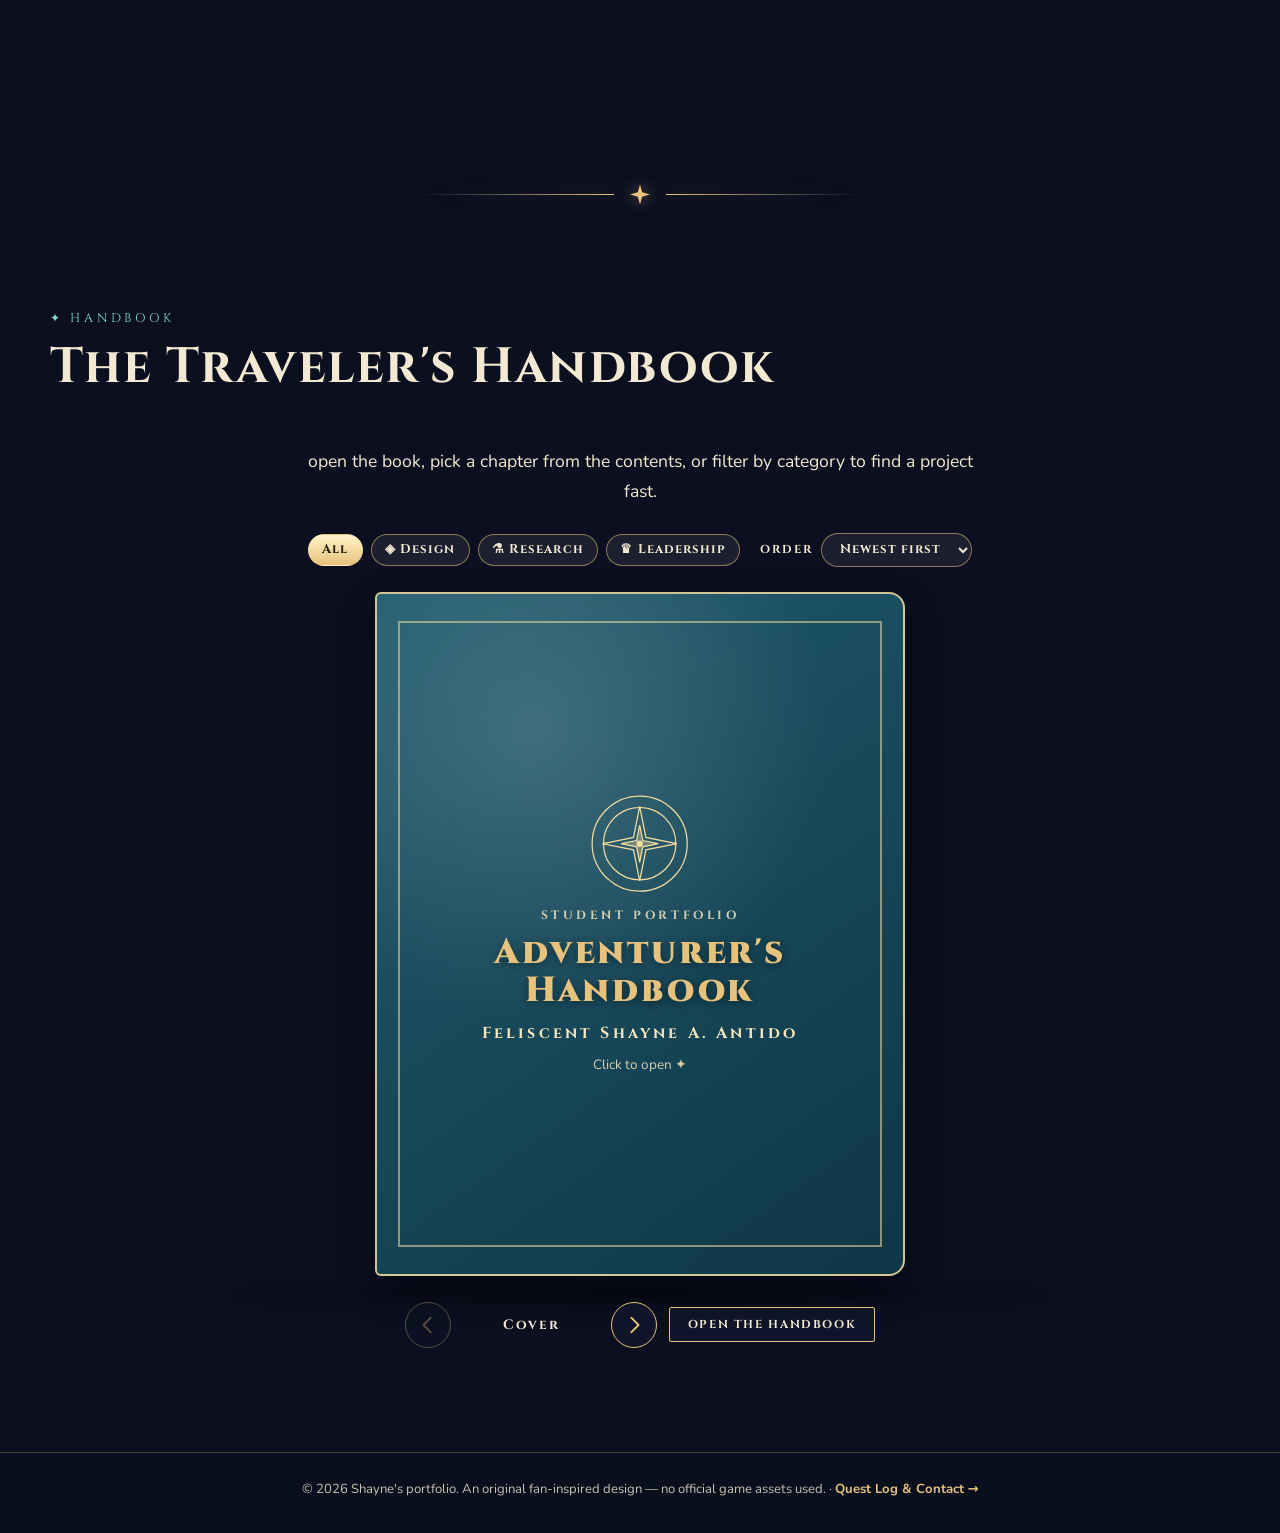
==== commit b82b1a5b: "im tired boss" ====
--- a/index.html
+++ b/index.html
@@ -100,7 +100,7 @@
         <a href="#hero" class="is-active">Home</a>
         <a href="#about">About</a>
         <a href="#handbook">Handbook</a>
-        <a href="work.html#showcase">Quest Log</a>
+        <a href="work.html#showcase">Creation Log</a>
         <a href="work.html#contact">Contact</a>
       </nav>
 
@@ -137,7 +137,7 @@
 
           <!-- 🔗 BUTTON LINKS: both go to page 2. -->
           <div class="hero-cta" data-depth="70" data-move="-10">
-            <a class="btn btn--primary" href="work.html#showcase">Open My Quest Log</a>
+            <a class="btn btn--primary" href="work.html#showcase">Open My Creation Log</a>
             <a class="btn" href="work.html#contact">Join My Party</a>
           </div>
         </div>
@@ -151,7 +151,7 @@
       <div class="container">
         <header class="section-head reveal">
           <p class="eyebrow">✦ About</p>
-          <h2 id="about-title" data-split>The Traveler Behind the Quests</h2>
+          <h2 id="about-title" data-split>The Traveler Behind the Creations</h2>
         </header>
 
         <!-- The card floats and leans in 3D by itself (CSS depthFloat + card-depth.js),
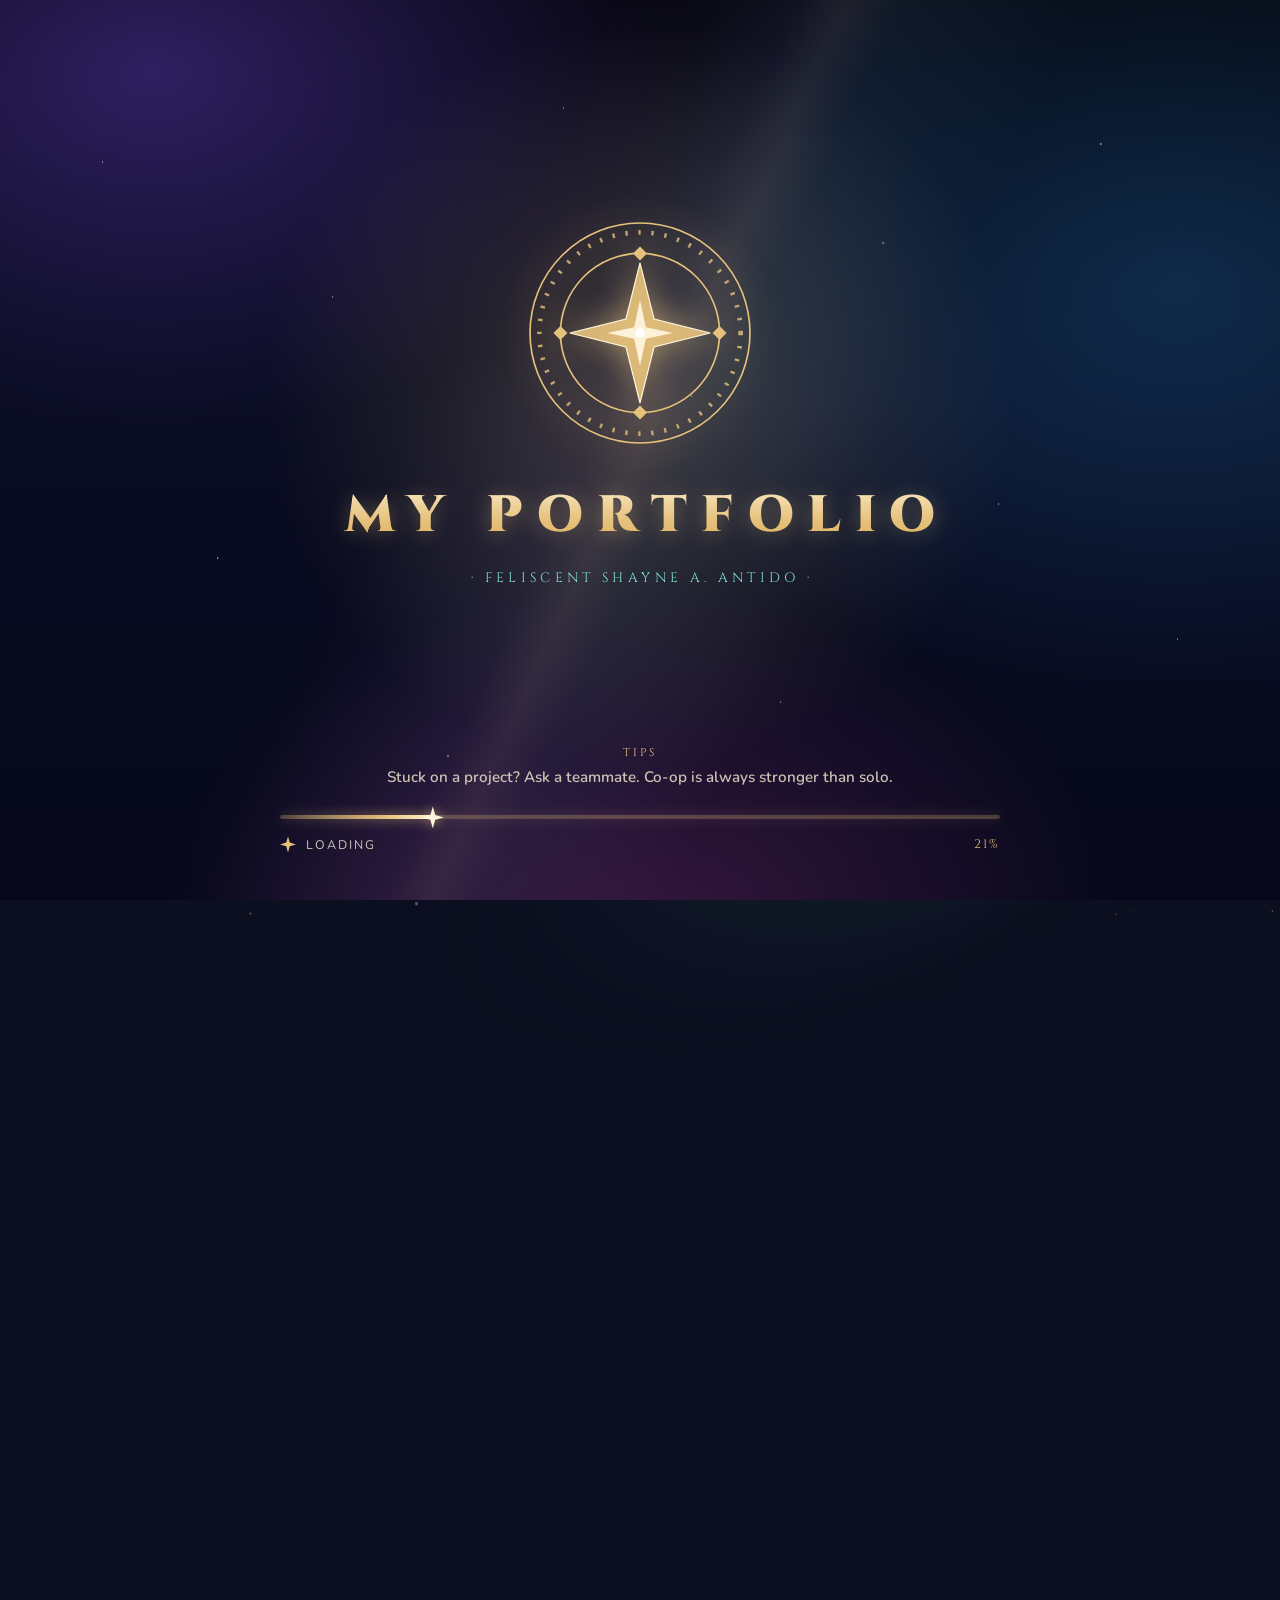
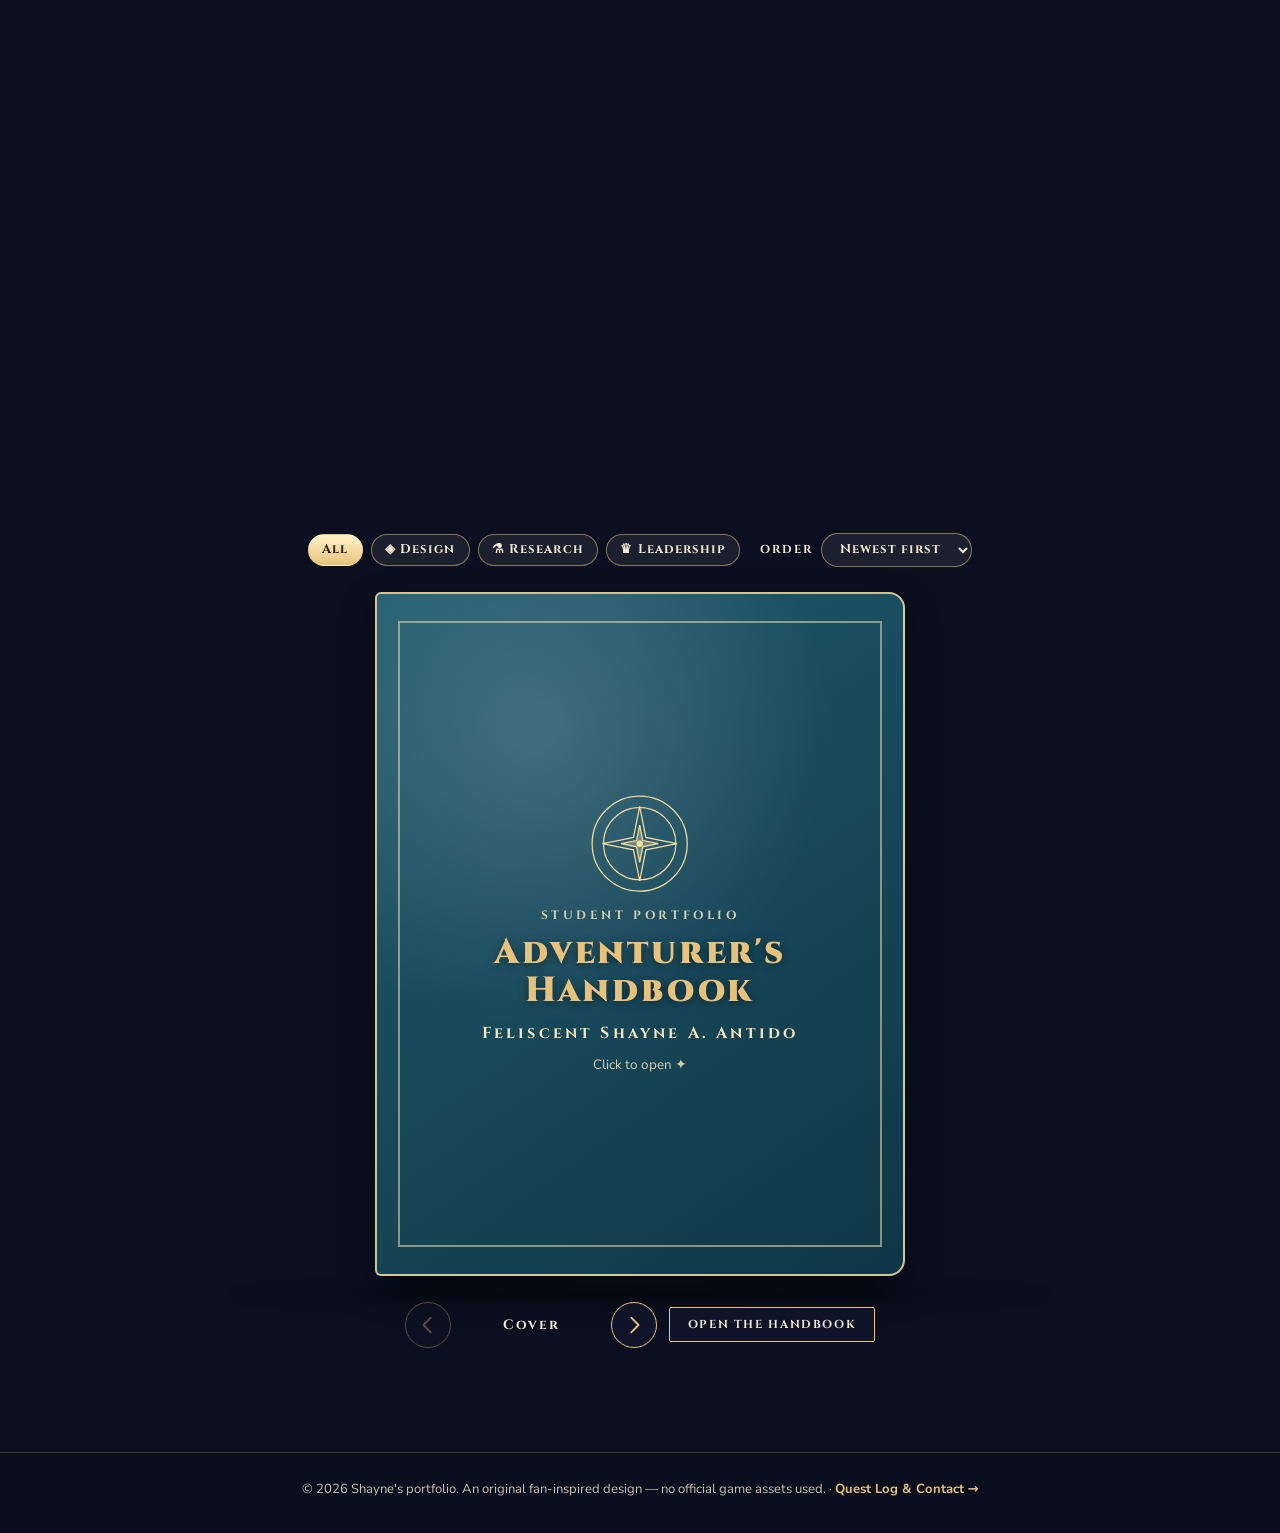
==== commit 93c08380: "yohoo dito ang tingin" ====
--- a/index.html
+++ b/index.html
@@ -151,7 +151,7 @@
       <div class="container">
         <header class="section-head reveal">
           <p class="eyebrow">✦ About</p>
-          <h2 id="about-title" data-split>The Traveler Behind the Creations</h2>
+          <h2 id="about-title" data-split>The Bard Behind the Creations</h2>
         </header>
 
         <!-- The card floats and leans in 3D by itself (CSS depthFloat + card-depth.js),
@@ -210,23 +210,23 @@
                         <!-- PHOTO: replace the <div> below with:
                              <img src="images/photo.jpg" alt="Portrait of [YOUR NAME]" width="640" height="800"> -->
                         <div>
-                          <img src="b15d7700-a7a6-48ca-94e0-a618fe060f17.jpg" alt="Portrait of FELISCENT SHAYNE A. ANTIDO" width="480" height="348">
+                          <img src="Venti_Barbatos.jpg" alt="Portrait of VENTI" width="480" height="348">
                         </div>
-                        <figcaption>✦ nickname: shin-shin ✦</figcaption>
+                        <figcaption>✦ nickname: Tone-deaf Bard ✦</figcaption>
                       </figure>
 
                       <div class="nc-info">
                         <p class="nc-kicker">✦ Student UID · Adventurer's Card</p>
-                        <p class="nc-name">FELISCENT SHAYNE A. ANTIDO</p>
-                        <p class="nc-title">CSS Student · Grade 12</p>
+                        <p class="nc-name">VENTI</p>
+                        <p class="nc-title">Bard · Def not the Anemo Archon</p>
 
                         <dl class="nc-fields">
-                          <div><dt>School</dt><dd>TOMAS CABILI NATIONAL HIGH</dd></div>
+                          <div><dt>School</dt><dd>[redacted]</dd></div>
                           <div><dt>Student UID</dt><dd>855-371-286</dd></div>
-                          <div><dt>Birthday</dt><dd>05/10</dd></div>
-                          <div><dt>Hometown</dt><dd>ILIGAN CITY</dd></div>
+                          <div><dt>Birthday</dt><dd>06/16</dd></div>
+                          <div><dt>Hometown</dt><dd>Mondstadt</dd></div>
                         </dl>
-                        <p class="nc-lead">meow? (waiting for something to happen?)</p>
+                        <p class="nc-lead">"Thank Barbotos!...wait.."</p>
                         <div class="nc-foot">
                           <button class="nc-flip" type="button" data-nc-flip aria-pressed="false" aria-label="Flip the card to see more about me">Flip card <span aria-hidden="true">↻</span></button>
                         </div>
@@ -239,8 +239,8 @@
                     <span class="nc-frame nc-frame--back" aria-hidden="true"></span>
                     <header class="nc-back-head">
                       <div>
-                        <p class="nc-kicker">✦ Traveler's Record</p>
-                        <p class="nc-name nc-name--sm">FELISCENT SHAYNE A. ANTIDO</p>
+                        <p class="nc-kicker">✦ Bard's Record</p>
+                        <p class="nc-name nc-name--sm">VENTI</p>
                       </div>
                       <button class="nc-flip" type="button" data-nc-flip aria-pressed="false" aria-label="Flip the card back to the front">↻ Flip back</button>
                     </header>
@@ -254,7 +254,7 @@
                     <div class="nc-panels">
                       <!-- HOBBIES: what you love doing when you are off the clock -->
                       <section id="nc-panel-hobbies" role="tabpanel" aria-labelledby="nc-tab-hobbies" tabindex="0">
-                        <p>When I'm not in class, you'll find me playing role-playinggames, listening to my songs, diving into captivating mangas, writing poems for my loved ones (or venting), going for hikes, or creating art.</p>
+                        <p>When I'm not in Dawn Winery, you'll find me playing my lyre, composing songs, sleeping in trees, writing poems, going for hikes, or creating art.</p>
                         <ul class="nc-hobbies">
                           <li><span class="ic" aria-hidden="true">🎮</span><div><b>Gaming</b><span>I love immersive open-world games and bumping into side quests.</span></div></li>
                           <li><span class="ic" aria-hidden="true">🎵</span><div><b>Music</b><span>I listen to a variety of genres (if it slaps, it slaps).</span></div></li>
@@ -267,7 +267,7 @@
                       <!-- FAVORITES -->
                       <section id="nc-panel-favorites" role="tabpanel" aria-labelledby="nc-tab-favorites" tabindex="0" hidden>
                         <dl class="nc-fav">
-                          <div><dt>Favorite foods</dt><dd>C H E E S E, Takoyaki, Shawarma </dd></div>
+                          <div><dt>Favorite foods</dt><dd>apple</dd></div>
                           <div><dt>Favorite music</dt><dd> Andrew in Drag- The Magnetic Fields</dd></div>
                           <div><dt>Favorite games</dt><dd> Genshin Impact, Cookie Run Kingdom, Roblox etc.</dd></div>
                           <div><dt>Favorite shows</dt><dd> Taare Zameen Par, Three Idiots, Cruella, Ponyo, Spirited Away and 99+ more</dd></div>
@@ -282,7 +282,7 @@
                         <div class="nc-resume-actions">
                           <button class="btn btn--primary" type="button" data-resume-open>View résumé</button>
                           <!-- 📄 DOWNLOAD LINK: put your PDF at files/resume.pdf (or change the href) -->
-                          <a class="btn" href="my resume 2026.pdf" download>Download PDF ↓</a>
+                          <a class="btn" href="https://youtu.be/pUzzIhH0sd0?si=YxdVyBhMsHKRWOOD" download>Download PDF ↓</a>
                         </div>
                       </section>
                     </div>
@@ -299,16 +299,16 @@
     <div class="resume-modal" id="resume-modal" role="dialog" aria-modal="true" aria-labelledby="resume-title" aria-hidden="true">
       <div class="rm-panel">
         <div class="rm-bar">
-          <h3 id="resume-title">Résumé — Feliscent Shayne A. Antido</h3>
+          <h3 id="resume-title">Résumé — Venti</h3>
           <div class="rm-actions">
             <!-- 📄 DOWNLOAD LINK (same file as above) -->
-            <a class="btn btn--small" href="my resume 2026.pdf" download>Download ↓</a>
+            <a class="btn btn--small" href="https://youtu.be/pUzzIhH0sd0?si=YxdVyBhMsHKRWOOD" download>Download ↓</a>
             <button class="rm-x" type="button" aria-label="Close résumé">✕</button>
           </div>
         </div>
         <!-- 📄 VIEWER FILE: data-src is loaded the first time the viewer opens -->
-        <iframe title="Résumé (PDF)" data-src="my resume 2026.pdf"></iframe>
-        <p class="rm-note">Can't see the preview? <a href="my resume 2026.pdf" target="_blank" rel="noopener">Open the résumé in a new tab</a>.</p>
+        <iframe title="Résumé (PDF)" data-src="https://youtu.be/pUzzIhH0sd0?si=YxdVyBhMsHKRWOOD"></iframe>
+        <p class="rm-note">Can't see the preview? <a href="https://youtu.be/pUzzIhH0sd0?si=YxdVyBhMsHKRWOOD" target="_blank" rel="noopener">Open the résumé in a new tab</a>.</p>
       </div>
     </div>
 
